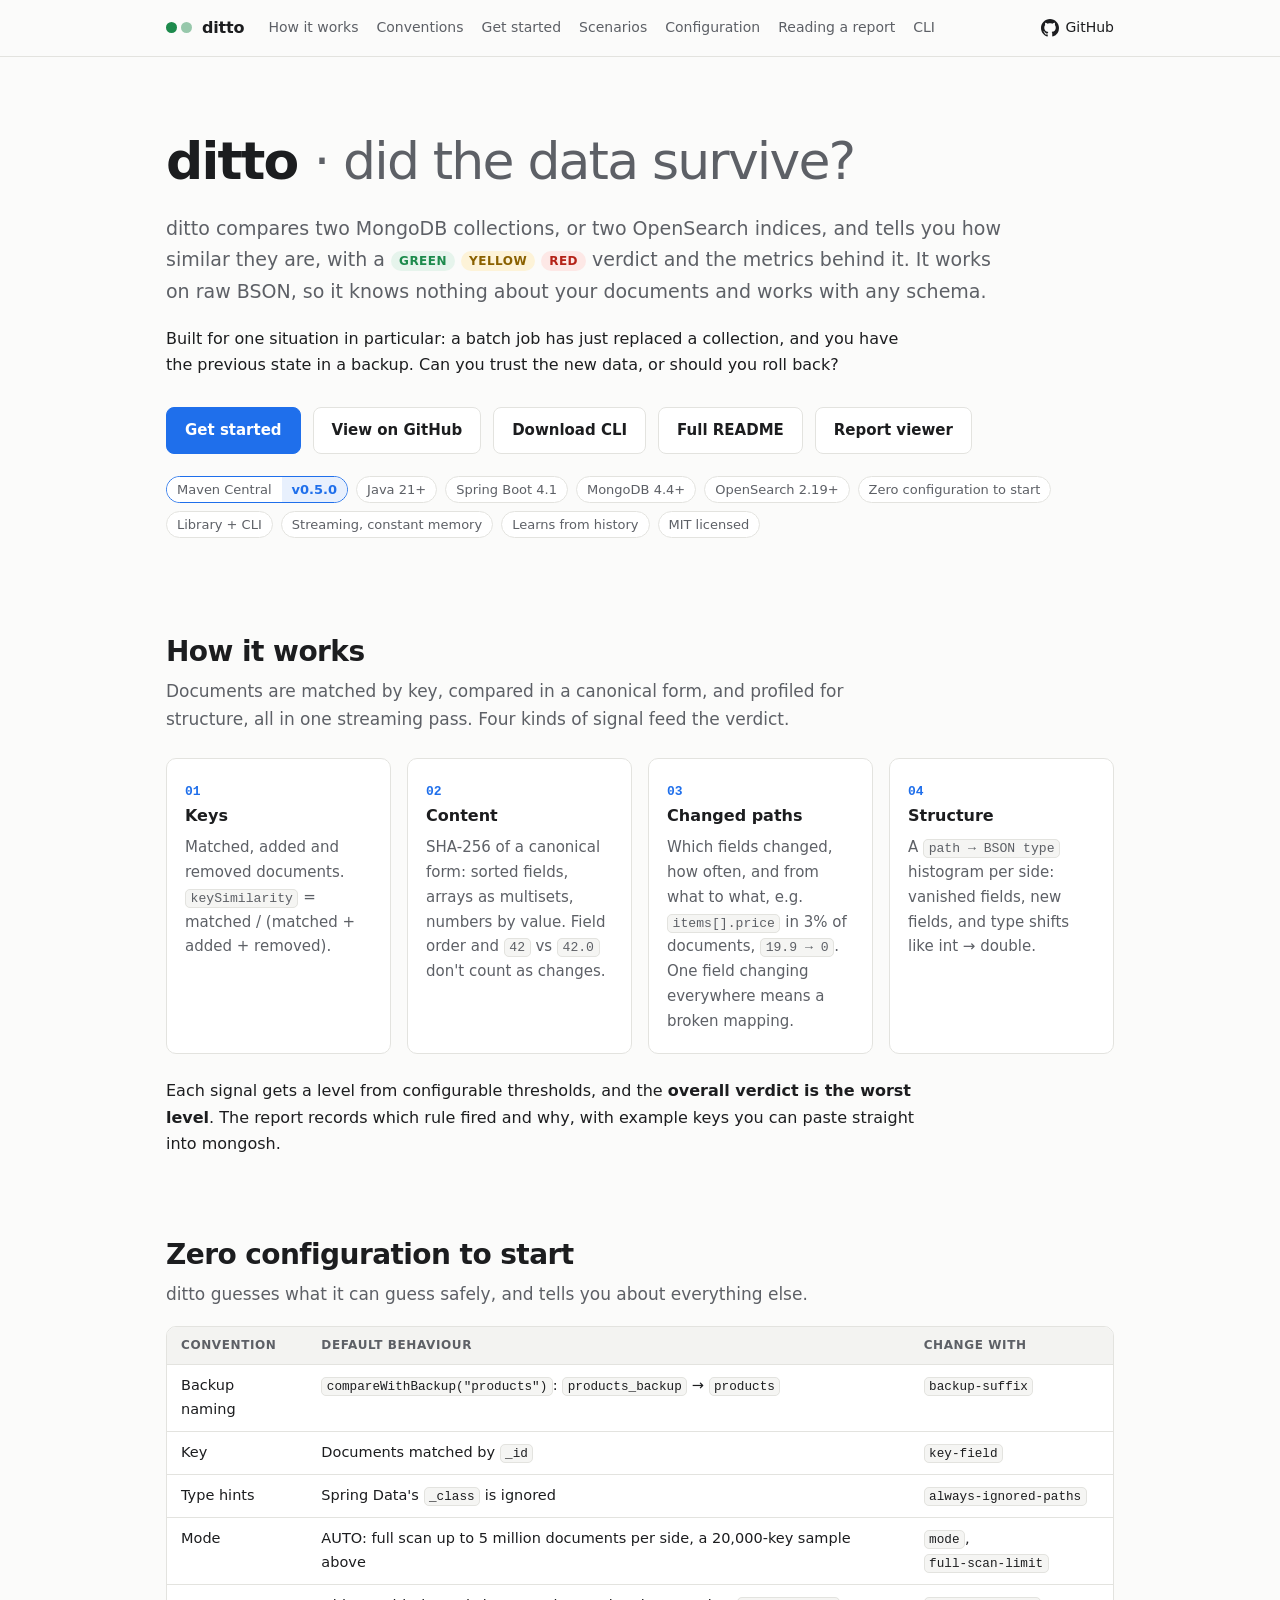
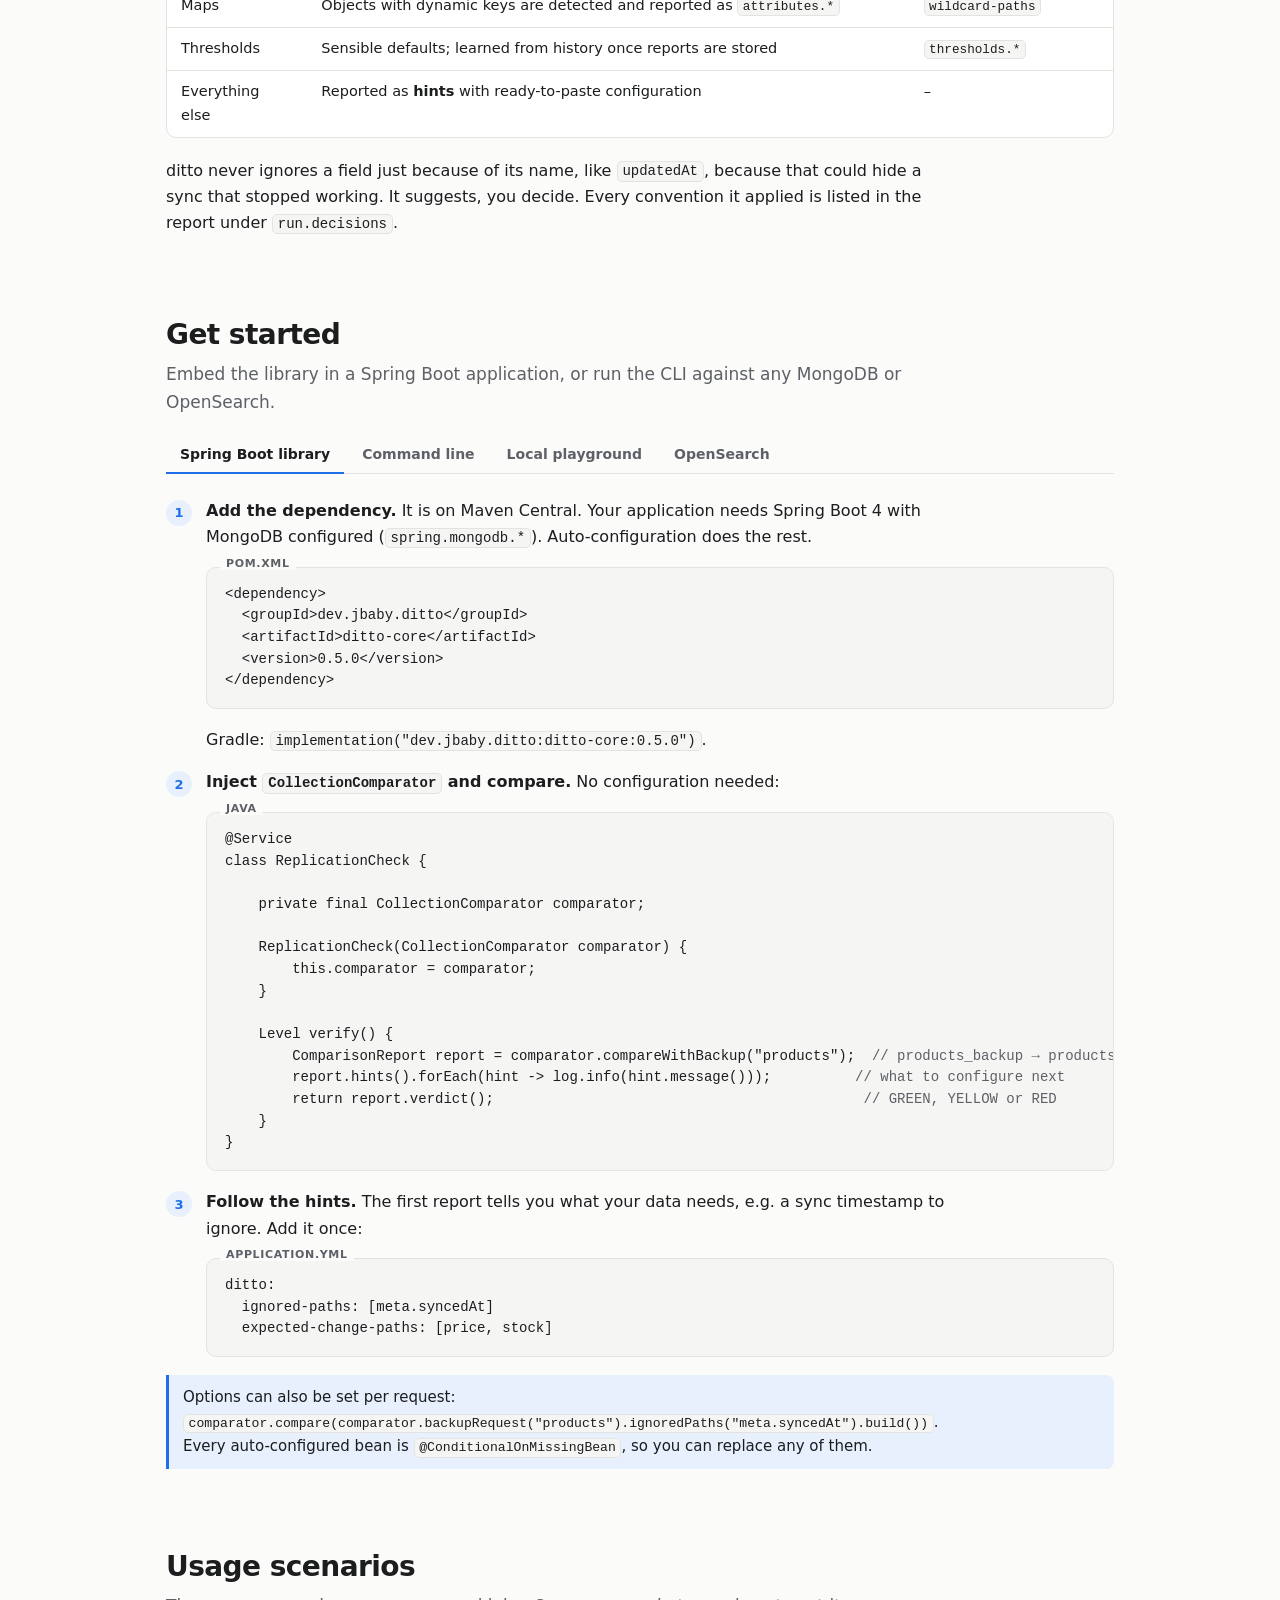
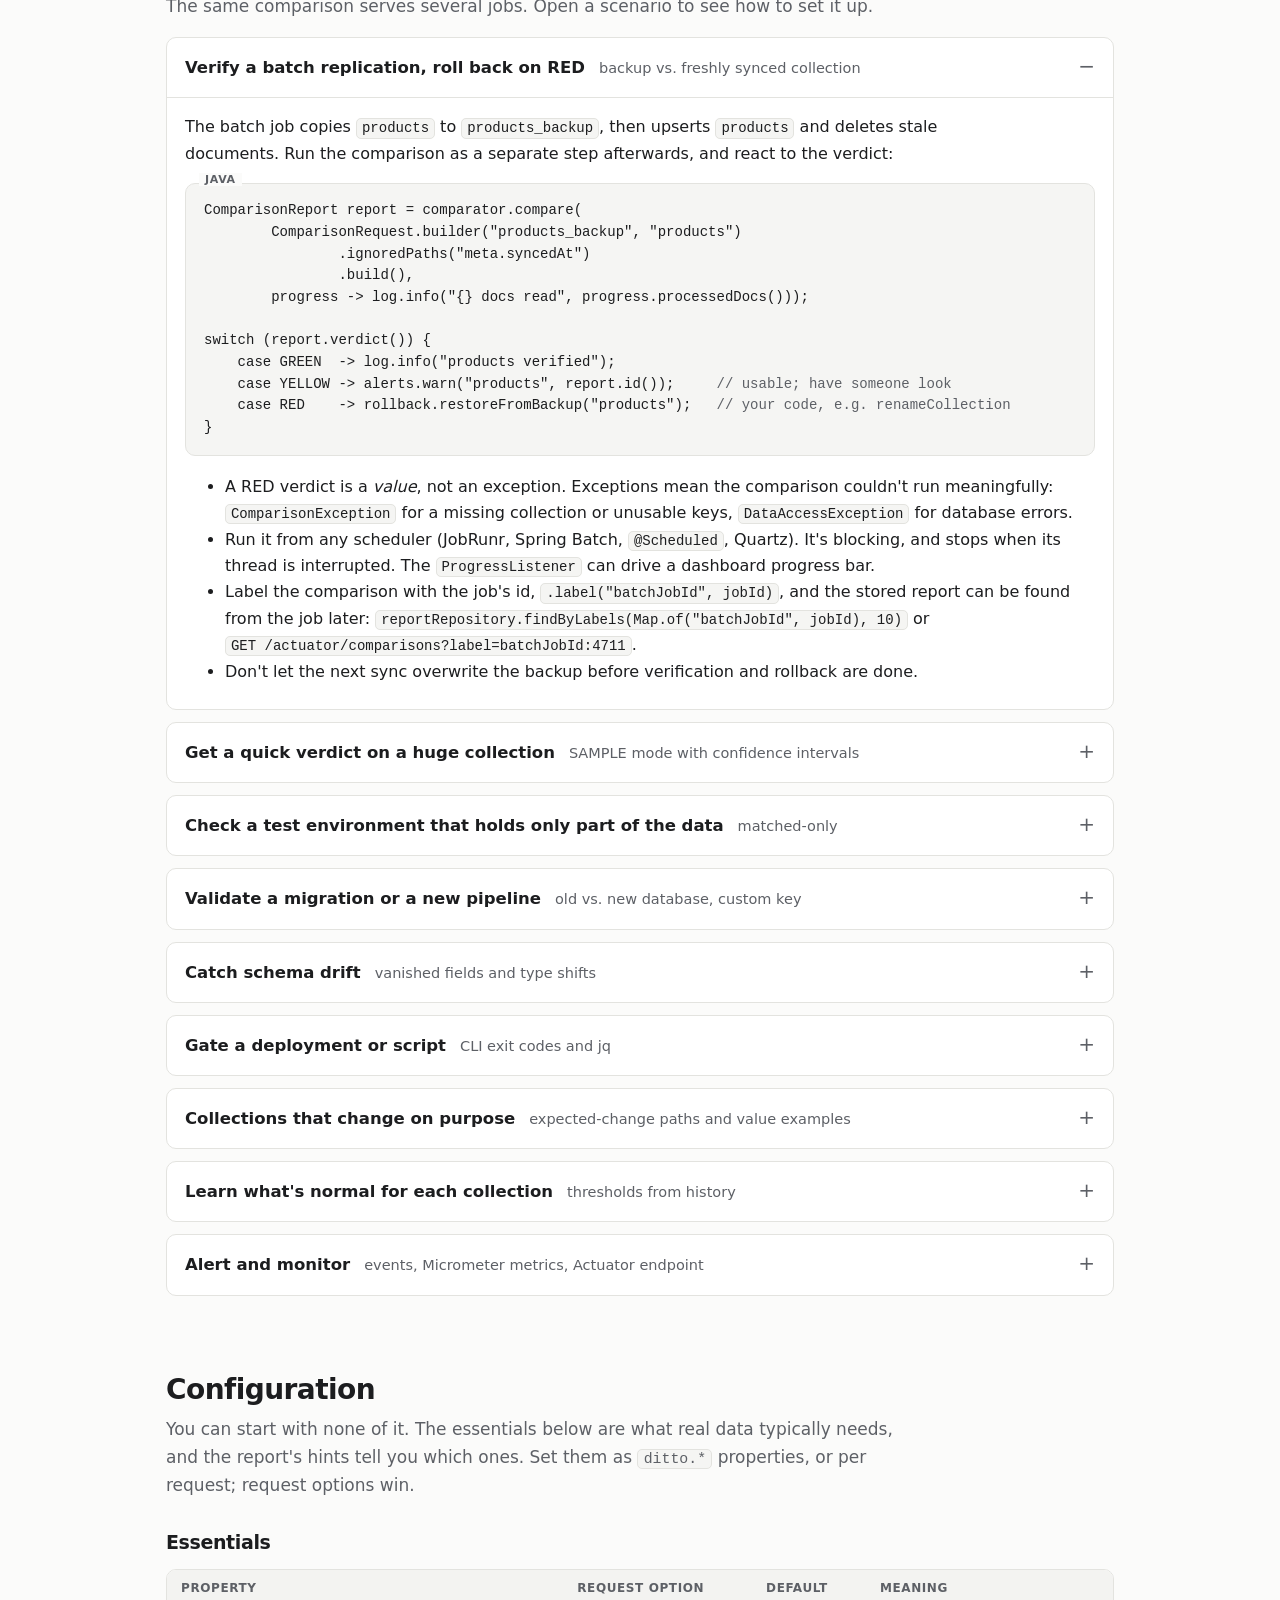
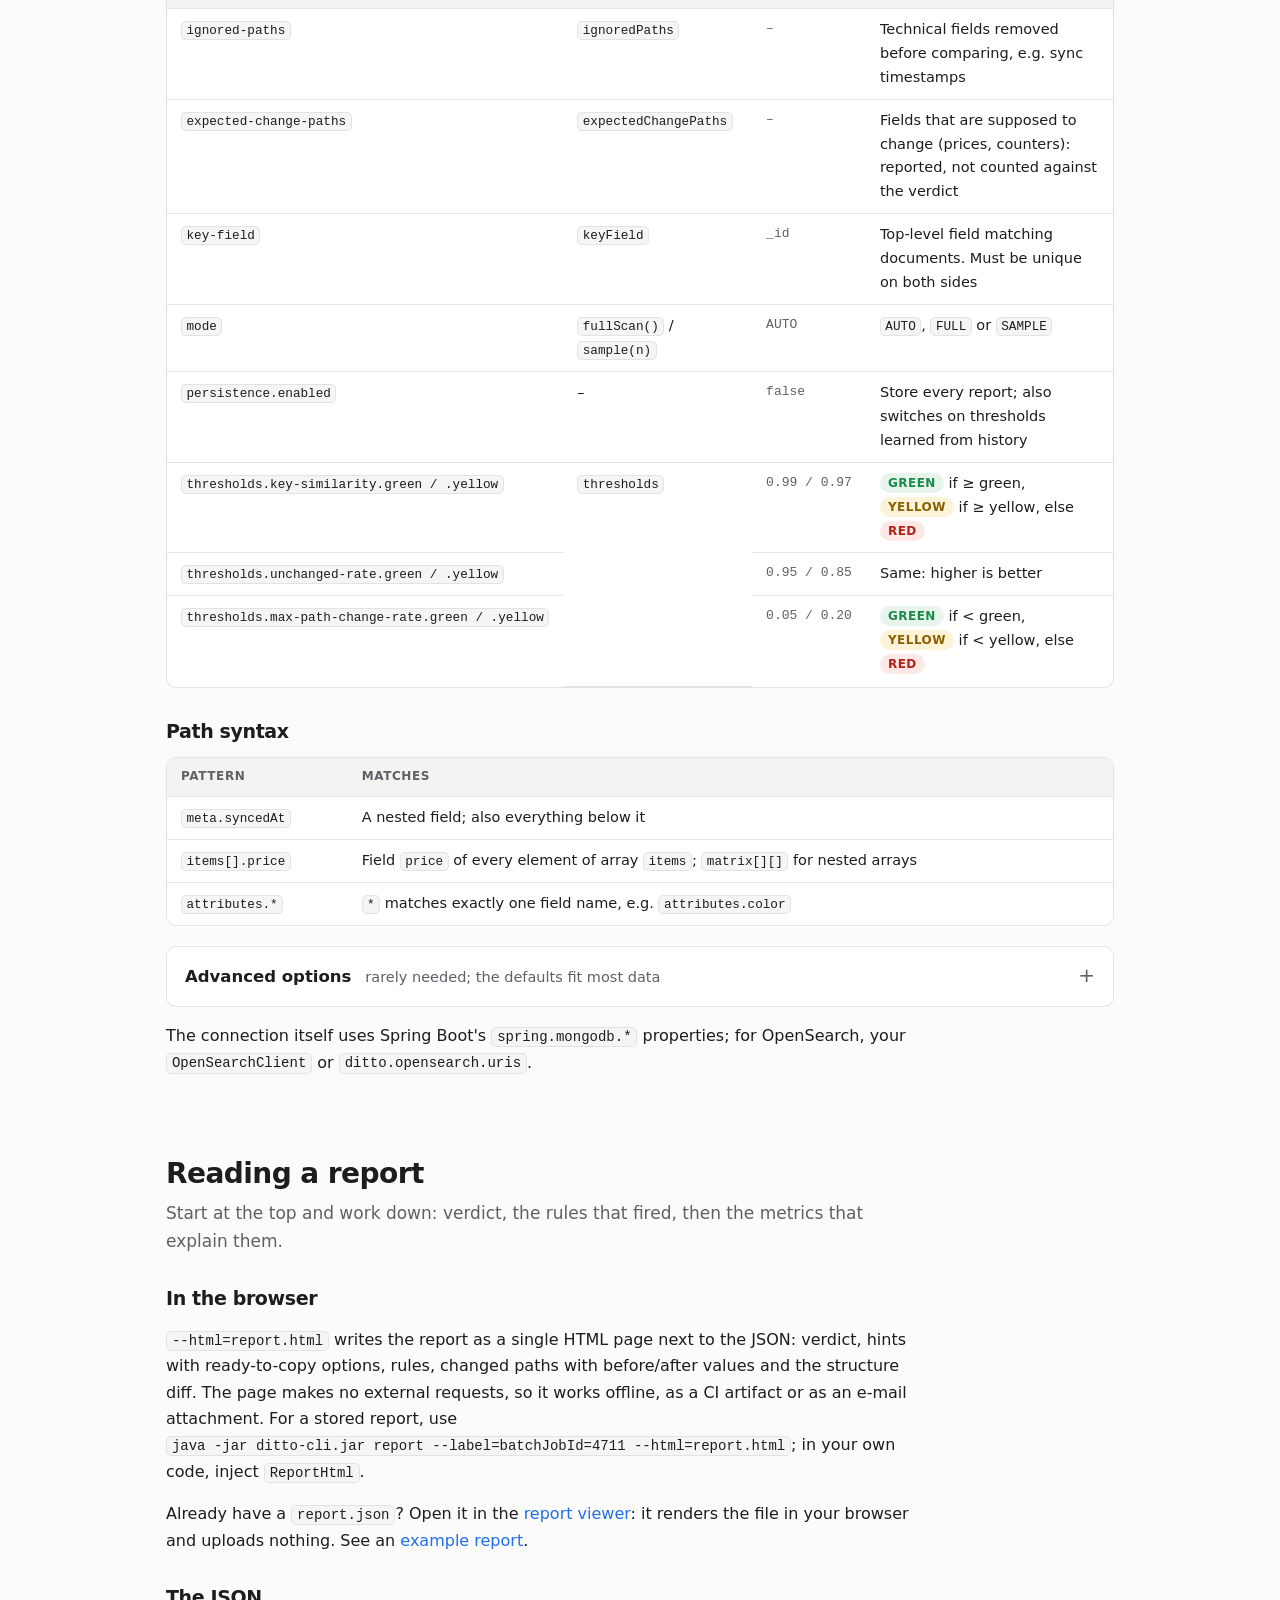
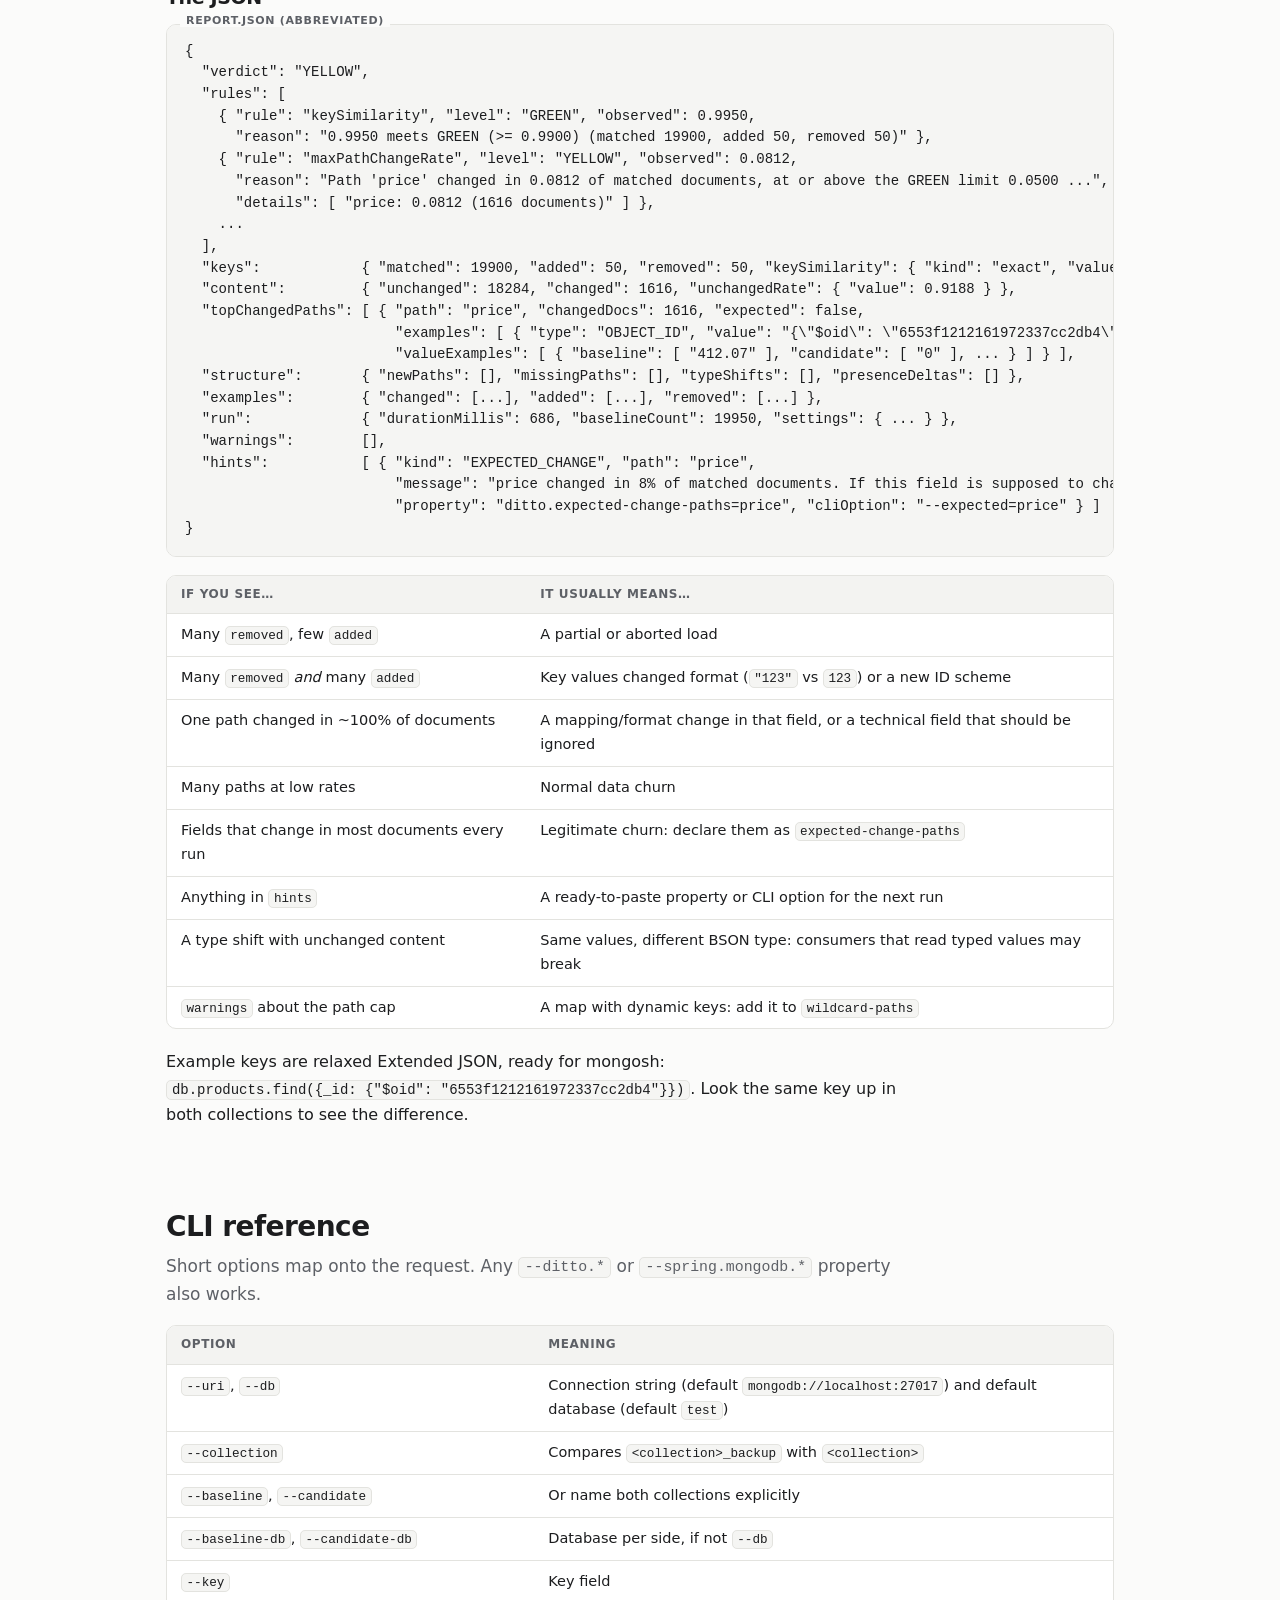
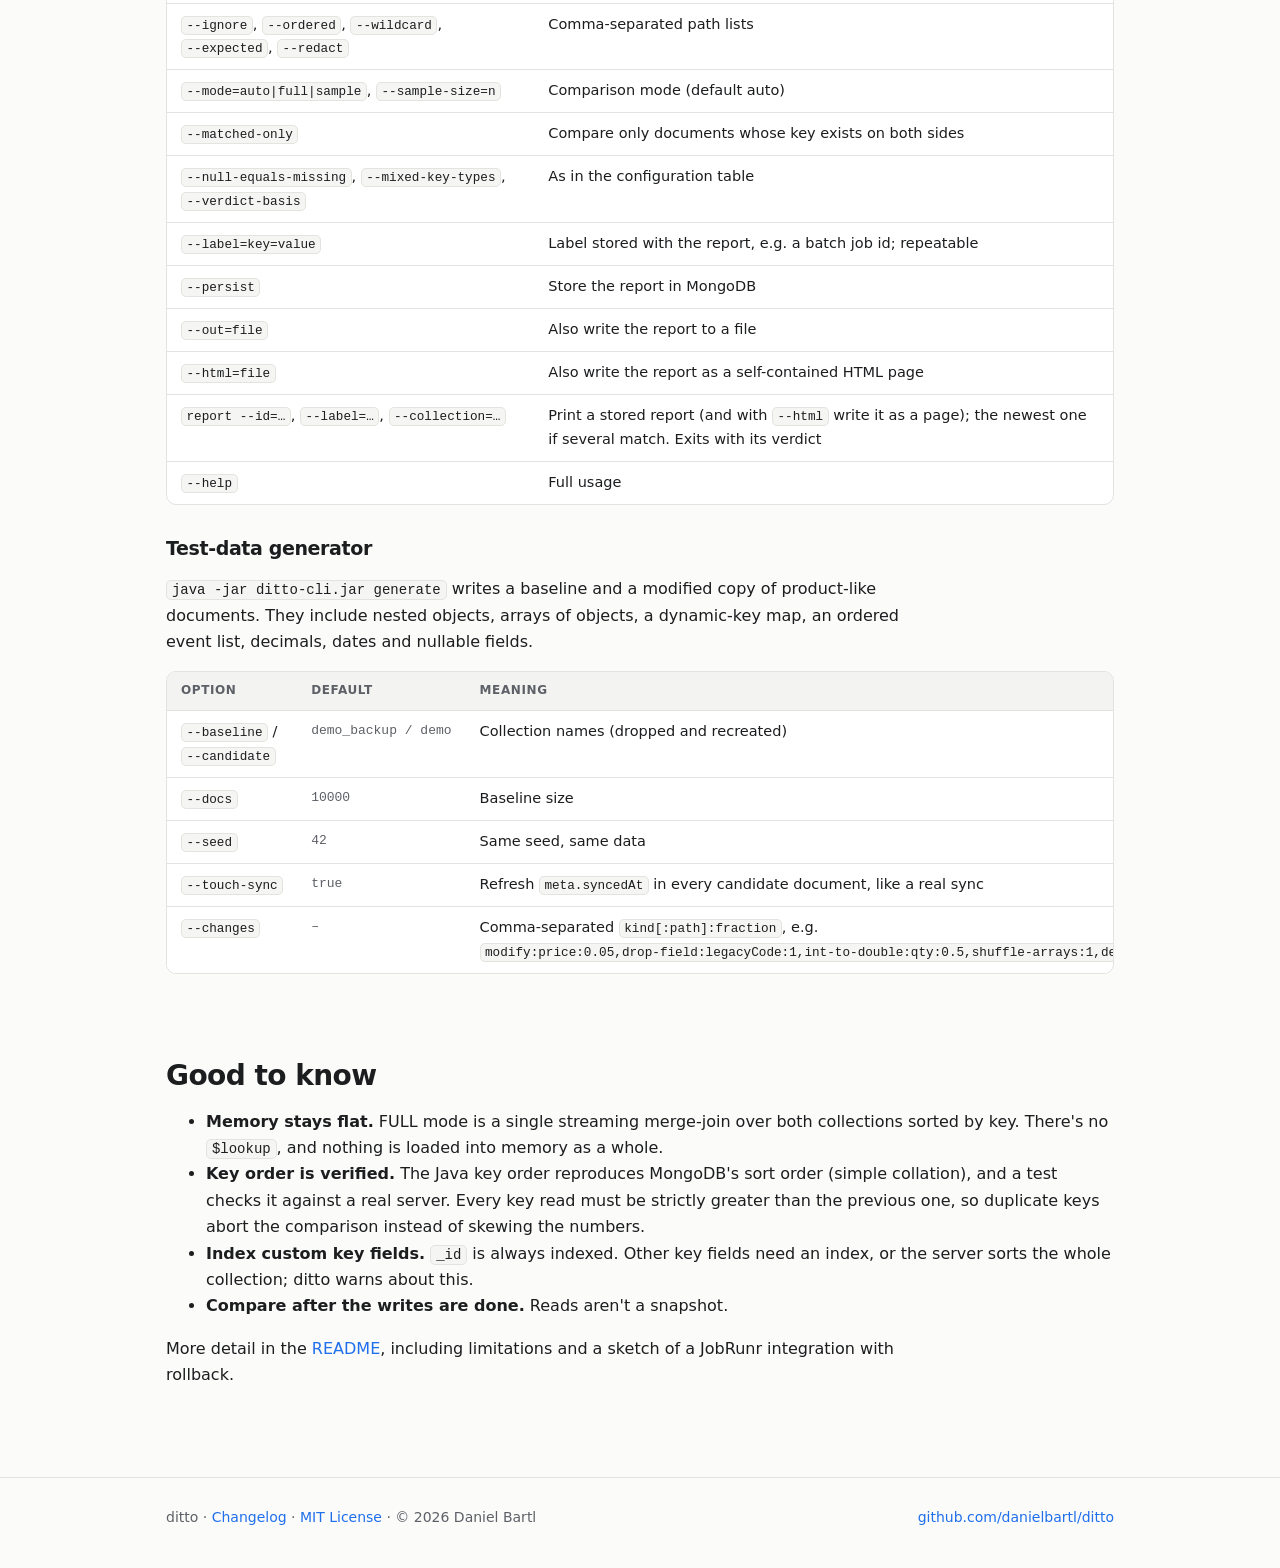
==== docs/index.html @ a008f1f9 "Document OpenSearch support; viewer shows the store README gains a section on comparing OpenSearch i" ====
<!doctype html>
<html lang="en">
<head>
<meta charset="utf-8">
<meta name="viewport" content="width=device-width, initial-scale=1">
<title>ditto · MongoDB collection and OpenSearch index comparator</title>
<meta name="description" content="ditto compares two MongoDB collections or two OpenSearch indices and gives a GREEN / YELLOW / RED verdict with the metrics behind it. Java 21+, Spring Boot 4, generic on BSON level.">
<link rel="icon" href="data:image/svg+xml,%3Csvg xmlns='http://www.w3.org/2000/svg' viewBox='0 0 32 32'%3E%3Ccircle cx='9' cy='16' r='6' fill='%2322a35a'/%3E%3Ccircle cx='23' cy='16' r='6' fill='%2322a35a' fill-opacity='.45'/%3E%3C/svg%3E">
<style>
:root {
  --bg: #fbfbfa;
  --surface: #ffffff;
  --surface-2: #f3f3f1;
  --text: #1c1d1f;
  --muted: #5d6066;
  --border: #e3e3df;
  --accent: #1f6feb;
  --accent-soft: #e8f0fd;
  --code-bg: #f5f5f3;
  --green: #1d8a4c;
  --green-bg: #e6f4ec;
  --yellow: #8a6100;
  --yellow-bg: #fdf3d8;
  --red: #b42318;
  --red-bg: #fde8e6;
  --radius: 10px;
  --mono: ui-monospace, "SF Mono", "JetBrains Mono", Menlo, Consolas, monospace;
  --sans: system-ui, -apple-system, "Segoe UI", Roboto, "Helvetica Neue", Arial, sans-serif;
}
@media (prefers-color-scheme: dark) {
  :root {
    --bg: #111214;
    --surface: #17181b;
    --surface-2: #1e2024;
    --text: #e7e7e4;
    --muted: #a0a3a9;
    --border: #2b2d32;
    --accent: #6ea8fe;
    --accent-soft: #1b2a44;
    --code-bg: #1b1d21;
    --green: #5fd38d;
    --green-bg: #15301f;
    --yellow: #f2c14e;
    --yellow-bg: #33290f;
    --red: #ff8a80;
    --red-bg: #3a1714;
  }
}
* { box-sizing: border-box; }
html { scroll-behavior: smooth; scroll-padding-top: 72px; }
body {
  margin: 0;
  background: var(--bg);
  color: var(--text);
  font: 16px/1.65 var(--sans);
  -webkit-font-smoothing: antialiased;
}
a { color: var(--accent); text-decoration: none; }
a:hover { text-decoration: underline; }
code, pre { font-family: var(--mono); font-size: 0.875em; }
:not(pre) > code {
  background: var(--code-bg);
  border: 1px solid var(--border);
  border-radius: 5px;
  padding: 0.08em 0.35em;
  white-space: nowrap;
}

/* layout */
.wrap { max-width: 980px; margin: 0 auto; padding: 0 16px; }
header.top {
  position: sticky; top: 0; z-index: 10;
  background: color-mix(in srgb, var(--bg) 88%, transparent);
  backdrop-filter: saturate(1.4) blur(8px);
  border-bottom: 1px solid var(--border);
}
header.top .wrap { display: flex; align-items: center; gap: 24px; height: 56px; }
.brand { display: flex; align-items: center; gap: 10px; font-weight: 650; color: var(--text); letter-spacing: -0.01em; }
.brand:hover { text-decoration: none; }
.brand .dots { display: inline-flex; gap: 4px; }
.brand .dots i { width: 11px; height: 11px; border-radius: 50%; background: var(--green); }
.brand .dots i:last-child { opacity: .45; }
nav.links { display: flex; gap: 18px; overflow-x: auto; scrollbar-width: none; flex: 1; }
nav.links::-webkit-scrollbar { display: none; }
nav.links a { color: var(--muted); font-size: 14px; white-space: nowrap; }
nav.links a:hover { color: var(--text); text-decoration: none; }
.gh { margin-left: auto; display: inline-flex; align-items: center; gap: 6px; font-size: 14px; color: var(--text); white-space: nowrap; }
.gh svg { width: 18px; height: 18px; fill: currentColor; }

section { padding: 56px 0 8px; }
h1, h2, h3 { letter-spacing: -0.02em; line-height: 1.25; }
h2 { font-size: 28px; margin: 0 0 8px; }
h2 + .lead { margin-top: 0; }
h3 { font-size: 19px; margin: 32px 0 8px; }
.lead { color: var(--muted); font-size: 17px; max-width: 70ch; }
p { max-width: 75ch; }

/* hero */
.hero { padding: 72px 0 40px; }
.hero h1 { font-size: clamp(34px, 6vw, 52px); margin: 0 0 16px; letter-spacing: -0.035em; }
.hero h1 span { color: var(--muted); font-weight: 500; }
.hero p.lead { font-size: 19px; }
.cta { display: flex; flex-wrap: wrap; gap: 12px; margin: 28px 0 0; }
.btn {
  display: inline-flex; align-items: center; gap: 8px;
  padding: 10px 18px; border-radius: 8px; font-weight: 600; font-size: 15px;
  border: 1px solid var(--border); background: var(--surface); color: var(--text);
}
.btn:hover { text-decoration: none; border-color: var(--muted); }
.btn.primary { background: var(--accent); border-color: var(--accent); color: #fff; }
@media (prefers-color-scheme: dark) { .btn.primary { color: #0b1220; } }
.meta { display: flex; flex-wrap: wrap; gap: 8px; margin-top: 22px; }
.meta span { font-size: 13px; color: var(--muted); border: 1px solid var(--border); border-radius: 999px; padding: 2px 10px; background: var(--surface); }
.meta .central { display: inline-flex; border: 1px solid var(--accent); border-radius: 999px; overflow: hidden; font-size: 13px; }
.meta .central span { border: 0; border-radius: 0; padding: 2px 10px; background: var(--surface); color: var(--muted); }
.meta .central .ver { background: var(--accent-soft); color: var(--accent); font-weight: 600; font-variant-numeric: tabular-nums; }
.meta .central:hover { text-decoration: none; }
.meta .central:hover span:first-child { color: var(--text); }

/* verdict chips */
.chip { display: inline-block; font: 600 12px/1 var(--sans); letter-spacing: .04em; padding: 4px 8px; border-radius: 999px; vertical-align: 1px; }
.chip.green { color: var(--green); background: var(--green-bg); }
.chip.yellow { color: var(--yellow); background: var(--yellow-bg); }
.chip.red { color: var(--red); background: var(--red-bg); }

/* cards */
.grid { display: grid; gap: 16px; grid-template-columns: repeat(auto-fit, minmax(220px, 1fr)); margin-top: 24px; }
.card { background: var(--surface); border: 1px solid var(--border); border-radius: var(--radius); padding: 18px 18px 14px; }
.card h4 { margin: 0 0 6px; font-size: 16px; }
.card p { margin: 0 0 6px; color: var(--muted); font-size: 15px; }
.card .num { font: 600 13px var(--mono); color: var(--accent); }

/* code */
.code { position: relative; margin: 14px 0 18px; }
.code pre {
  margin: 0; padding: 16px 18px; overflow-x: auto;
  background: var(--code-bg); border: 1px solid var(--border); border-radius: var(--radius);
  line-height: 1.55;
}
.code .label { position: absolute; top: -10px; left: 14px; font: 600 11px var(--sans); text-transform: uppercase; letter-spacing: .06em; color: var(--muted); background: var(--bg); padding: 0 6px; }
.copy {
  position: absolute; top: 8px; right: 8px; font: 500 12px var(--sans);
  background: var(--surface); color: var(--muted); border: 1px solid var(--border); border-radius: 6px;
  padding: 4px 8px; cursor: pointer; opacity: 0; transition: opacity .15s;
}
.code:hover .copy, .copy:focus { opacity: 1; }
@media (hover: none) { .copy { opacity: 1; } }
.c { color: var(--muted); }

/* tabs */
.tabs { margin-top: 20px; }
.tablist { display: flex; gap: 4px; border-bottom: 1px solid var(--border); }
.tablist button {
  font: 600 14px var(--sans); color: var(--muted); background: none; border: 0;
  padding: 10px 14px; cursor: pointer; border-bottom: 2px solid transparent; margin-bottom: -1px;
}
.tablist button[aria-selected="true"] { color: var(--text); border-bottom-color: var(--accent); }
.tabpanel[hidden] { display: none; }
.tabpanel { padding-top: 8px; }

/* steps */
ol.steps { counter-reset: step; list-style: none; padding: 0; margin: 16px 0 0; }
ol.steps > li { counter-increment: step; position: relative; padding-left: 40px; margin-bottom: 8px; }
ol.steps > li::before {
  content: counter(step); position: absolute; left: 0; top: 2px;
  width: 26px; height: 26px; border-radius: 50%; display: grid; place-items: center;
  font: 600 13px var(--sans); color: var(--accent); background: var(--accent-soft);
}

/* tables */
.table { overflow-x: auto; margin: 14px 0 20px; border: 1px solid var(--border); border-radius: var(--radius); background: var(--surface); }
table { border-collapse: collapse; width: 100%; font-size: 14.5px; }
th, td { text-align: left; padding: 9px 14px; border-bottom: 1px solid var(--border); vertical-align: top; }
th { font-size: 12px; text-transform: uppercase; letter-spacing: .05em; color: var(--muted); background: var(--surface-2); font-weight: 600; }
tr:last-child td { border-bottom: 0; }
td code { white-space: nowrap; }
td.def { white-space: nowrap; color: var(--muted); font-family: var(--mono); font-size: 13px; }

/* scenarios */
details.scenario { background: var(--surface); border: 1px solid var(--border); border-radius: var(--radius); margin: 12px 0; }
details.scenario > summary {
  list-style: none; cursor: pointer; padding: 16px 18px; display: flex; gap: 14px; align-items: baseline;
}
details.scenario > summary::-webkit-details-marker { display: none; }
details.scenario > summary::after { content: "+"; margin-left: auto; color: var(--muted); font-size: 20px; line-height: 1; }
details.scenario[open] > summary::after { content: "−"; }
details.scenario > summary strong { font-size: 16.5px; }
details.scenario > summary span { color: var(--muted); font-size: 14.5px; }
details.scenario .body { padding: 0 18px 8px; border-top: 1px solid var(--border); }
@media (max-width: 640px) { details.scenario > summary { flex-direction: column; gap: 2px; } details.scenario > summary::after { display: none; } }

.note { border-left: 3px solid var(--accent); background: var(--accent-soft); padding: 10px 14px; border-radius: 0 8px 8px 0; margin: 16px 0; font-size: 15px; }
.note p { margin: 0; }

footer { margin-top: 64px; padding: 28px 0 40px; border-top: 1px solid var(--border); color: var(--muted); font-size: 14px; }
footer .wrap { display: flex; flex-wrap: wrap; gap: 8px 24px; justify-content: space-between; }
</style>
</head>
<body>

<header class="top">
  <div class="wrap">
    <a class="brand" href="#"><span class="dots"><i></i><i></i></span>ditto</a>
    <nav class="links" aria-label="Sections">
      <a href="#how">How it works</a>
      <a href="#conventions">Conventions</a>
      <a href="#start">Get started</a>
      <a href="#scenarios">Scenarios</a>
      <a href="#config">Configuration</a>
      <a href="#report">Reading a report</a>
      <a href="#cli">CLI</a>
    </nav>
    <a class="gh" href="https://github.com/danielbartl/ditto" aria-label="GitHub repository">
      <svg viewBox="0 0 16 16" aria-hidden="true"><path d="M8 0C3.58 0 0 3.58 0 8c0 3.54 2.29 6.53 5.47 7.59.4.07.55-.17.55-.38 0-.19-.01-.82-.01-1.49-2.01.37-2.53-.49-2.69-.94-.09-.23-.48-.94-.82-1.13-.28-.15-.68-.52-.01-.53.63-.01 1.08.58 1.23.82.72 1.21 1.87.87 2.33.66.07-.52.28-.87.51-1.07-1.78-.2-3.64-.89-3.64-3.95 0-.87.31-1.59.82-2.15-.08-.2-.36-1.02.08-2.12 0 0 .67-.21 2.2.82.64-.18 1.32-.27 2-.27.68 0 1.36.09 2 .27 1.53-1.04 2.2-.82 2.2-.82.44 1.1.16 1.92.08 2.12.51.56.82 1.27.82 2.15 0 3.07-1.87 3.75-3.65 3.95.29.25.54.73.54 1.48 0 1.07-.01 1.93-.01 2.2 0 .21.15.46.55.38A8.013 8.013 0 0016 8c0-4.42-3.58-8-8-8z"/></svg>
      <span>GitHub</span>
    </a>
  </div>
</header>

<main class="wrap">

  <section class="hero">
    <h1>ditto <span>· did the data survive?</span></h1>
    <p class="lead">
      ditto compares two MongoDB collections, or two OpenSearch indices, and tells you how similar they are, with a
      <span class="chip green">GREEN</span> <span class="chip yellow">YELLOW</span> <span class="chip red">RED</span>
      verdict and the metrics behind it. It works on raw BSON, so it knows nothing about your
      documents and works with any schema.
    </p>
    <p>
      Built for one situation in particular: a batch job has just replaced a collection, and you have the previous
      state in a backup. Can you trust the new data, or should you roll back?
    </p>
    <div class="cta">
      <a class="btn primary" href="#start">Get started</a>
      <a class="btn" href="https://github.com/danielbartl/ditto">View on GitHub</a>
      <a class="btn" href="https://github.com/danielbartl/ditto/releases/latest">Download CLI</a>
      <a class="btn" href="https://github.com/danielbartl/ditto#readme">Full README</a>
      <a class="btn" href="viewer.html">Report viewer</a>
    </div>
    <div class="meta">
      <a class="central" href="https://central.sonatype.com/artifact/dev.jbaby.ditto/ditto-core" aria-label="Maven Central, latest version"><span>Maven Central</span><span class="ver" id="central-version">v0.5.0</span></a>
      <span>Java 21+</span><span>Spring Boot 4.1</span><span>MongoDB 4.4+</span><span>OpenSearch 2.19+</span>
      <span>Zero configuration to start</span><span>Library + CLI</span><span>Streaming, constant memory</span><span>Learns from history</span><span>MIT licensed</span>
    </div>
  </section>

  <section id="how">
    <h2>How it works</h2>
    <p class="lead">
      Documents are matched by key, compared in a canonical form, and profiled for structure, all in one streaming
      pass. Four kinds of signal feed the verdict.
    </p>
    <div class="grid">
      <div class="card">
        <span class="num">01</span>
        <h4>Keys</h4>
        <p>Matched, added and removed documents. <code>keySimilarity</code> = matched / (matched + added + removed).</p>
      </div>
      <div class="card">
        <span class="num">02</span>
        <h4>Content</h4>
        <p>SHA-256 of a canonical form: sorted fields, arrays as multisets, numbers by value. Field order and
          <code>42</code> vs <code>42.0</code> don't count as changes.</p>
      </div>
      <div class="card">
        <span class="num">03</span>
        <h4>Changed paths</h4>
        <p>Which fields changed, how often, and from what to what, e.g. <code>items[].price</code> in 3% of
          documents, <code>19.9 → 0</code>. One field changing everywhere means a broken mapping.</p>
      </div>
      <div class="card">
        <span class="num">04</span>
        <h4>Structure</h4>
        <p>A <code>path → BSON type</code> histogram per side: vanished fields, new fields, and type shifts like
          int → double.</p>
      </div>
    </div>
    <p style="margin-top:24px">
      Each signal gets a level from configurable thresholds, and the <strong>overall verdict is the worst level</strong>.
      The report records which rule fired and why, with example keys you can paste straight into mongosh.
    </p>
  </section>

  <section id="conventions">
    <h2>Zero configuration to start</h2>
    <p class="lead">ditto guesses what it can guess safely, and tells you about everything else.</p>
    <div class="table"><table>
      <tr><th>Convention</th><th>Default behaviour</th><th>Change with</th></tr>
      <tr><td>Backup naming</td><td><code>compareWithBackup("products")</code>: <code>products_backup</code> → <code>products</code></td><td><code>backup-suffix</code></td></tr>
      <tr><td>Key</td><td>Documents matched by <code>_id</code></td><td><code>key-field</code></td></tr>
      <tr><td>Type hints</td><td>Spring Data's <code>_class</code> is ignored</td><td><code>always-ignored-paths</code></td></tr>
      <tr><td>Mode</td><td>AUTO: full scan up to 5 million documents per side, a 20,000-key sample above</td><td><code>mode</code>, <code>full-scan-limit</code></td></tr>
      <tr><td>Maps</td><td>Objects with dynamic keys are detected and reported as <code>attributes.*</code></td><td><code>wildcard-paths</code></td></tr>
      <tr><td>Thresholds</td><td>Sensible defaults; learned from history once reports are stored</td><td><code>thresholds.*</code></td></tr>
      <tr><td>Everything else</td><td>Reported as <strong>hints</strong> with ready-to-paste configuration</td><td>–</td></tr>
    </table></div>
    <p>ditto never ignores a field just because of its name, like <code>updatedAt</code>, because that could hide a
      sync that stopped working. It suggests, you decide. Every convention it applied is listed in the report under
      <code>run.decisions</code>.</p>
  </section>

  <section id="start">
    <h2>Get started</h2>
    <p class="lead">Embed the library in a Spring Boot application, or run the CLI against any MongoDB or OpenSearch.</p>

    <div class="tabs" data-tabs>
      <div class="tablist" role="tablist">
        <button role="tab" aria-selected="true" aria-controls="tab-lib" id="t-lib">Spring Boot library</button>
        <button role="tab" aria-selected="false" aria-controls="tab-cli" id="t-cli" tabindex="-1">Command line</button>
        <button role="tab" aria-selected="false" aria-controls="tab-play" id="t-play" tabindex="-1">Local playground</button>
        <button role="tab" aria-selected="false" aria-controls="tab-os" id="t-os" tabindex="-1">OpenSearch</button>
      </div>

      <div class="tabpanel" role="tabpanel" id="tab-lib" aria-labelledby="t-lib">
        <ol class="steps">
          <li>
            <p><strong>Add the dependency.</strong> It is on Maven Central. Your application needs Spring Boot 4 with
              MongoDB configured (<code>spring.mongodb.*</code>). Auto-configuration does the rest.</p>
            <div class="code"><span class="label">pom.xml</span><pre>&lt;dependency&gt;
  &lt;groupId&gt;dev.jbaby.ditto&lt;/groupId&gt;
  &lt;artifactId&gt;ditto-core&lt;/artifactId&gt;
  &lt;version&gt;0.5.0&lt;/version&gt;
&lt;/dependency&gt;</pre></div>
            <p>Gradle: <code>implementation("dev.jbaby.ditto:ditto-core:0.5.0")</code>.</p>
          </li>
          <li>
            <p><strong>Inject <code>CollectionComparator</code> and compare.</strong> No configuration needed:</p>
            <div class="code"><span class="label">Java</span><pre>@Service
class ReplicationCheck {

    private final CollectionComparator comparator;

    ReplicationCheck(CollectionComparator comparator) {
        this.comparator = comparator;
    }

    Level verify() {
        ComparisonReport report = comparator.compareWithBackup("products");  <span class="c">// products_backup → products</span>
        report.hints().forEach(hint -&gt; log.info(hint.message()));          <span class="c">// what to configure next</span>
        return report.verdict();                                            <span class="c">// GREEN, YELLOW or RED</span>
    }
}</pre></div>
          </li>
          <li>
            <p><strong>Follow the hints.</strong> The first report tells you what your data needs, e.g. a sync
              timestamp to ignore. Add it once:</p>
            <div class="code"><span class="label">application.yml</span><pre>ditto:
  ignored-paths: [meta.syncedAt]
  expected-change-paths: [price, stock]</pre></div>
          </li>
        </ol>
        <div class="note"><p>Options can also be set per request:
          <code>comparator.compare(comparator.backupRequest("products").ignoredPaths("meta.syncedAt").build())</code>.
          Every auto-configured bean is <code>@ConditionalOnMissingBean</code>, so you can replace any of them.</p></div>
      </div>

      <div class="tabpanel" role="tabpanel" id="tab-cli" aria-labelledby="t-cli" hidden>
        <ol class="steps">
          <li>
            <p><strong>Download the jar</strong> from the
              <a href="https://github.com/danielbartl/ditto/releases/latest">latest release</a>, or build it:</p>
            <div class="code"><pre>git clone https://github.com/danielbartl/ditto.git
cd ditto &amp;&amp; ./mvnw package -DskipTests
<span class="c"># → ditto-cli/target/ditto-cli.jar</span></pre></div>
          </li>
          <li>
            <p><strong>Compare two collections.</strong> The report goes to stdout as JSON; logs and a one-line summary
              go to stderr.</p>
            <div class="code"><pre><span class="c"># products_backup (baseline) vs. products (candidate)</span>
java -jar ditto-cli.jar --uri="mongodb://user:pass@host:27017" --db=shop \
  --collection=products &gt; report.json</pre></div>
            <p>stderr shows the verdict, and hints with ready-made options for the next run:</p>
            <div class="code"><pre>Verdict RED: keySimilarity 0.9901, unchangedRate 0.0000, 2 changed paths, 1598 ms
Hints:
  - meta.syncedAt changed in 100% of matched documents and holds dates: it looks like a
    technical timestamp written by every run. If so, ignore it.
    --ignore=meta.syncedAt</pre></div>
          </li>
          <li>
            <p><strong>Use the exit code.</strong></p>
            <div class="table"><table>
              <tr><th>Exit code</th><th>Meaning</th></tr>
              <tr><td><code>0</code></td><td><span class="chip green">GREEN</span></td></tr>
              <tr><td><code>1</code></td><td><span class="chip yellow">YELLOW</span></td></tr>
              <tr><td><code>2</code></td><td><span class="chip red">RED</span></td></tr>
              <tr><td><code>3</code></td><td>Error: bad options, missing collection, unusable keys, connection failure</td></tr>
            </table></div>
          </li>
        </ol>
      </div>

      <div class="tabpanel" role="tabpanel" id="tab-play" aria-labelledby="t-play" hidden>
        <p>Try ditto on generated data before pointing it at real collections. The repository includes a
          docker-compose MongoDB and a generator that writes a baseline plus a copy with the changes you choose.</p>
        <div class="code"><pre>docker compose up -d mongo
./mvnw package -DskipTests

<span class="c"># 50k product-like documents; 3% prices changed, 0.5% deleted, 0.5% added</span>
SEED_ARGS="--docs=50000 --changes=modify:price:0.03,delete-docs:0.005,add-docs:0.005" \
  docker compose run --rm seed

java -jar ditto-cli/target/ditto-cli.jar --db=ditto --collection=demo
<span class="c"># → RED, with a hint to ignore meta.syncedAt; then:</span>
java -jar ditto-cli/target/ditto-cli.jar --db=ditto --collection=demo --ignore=meta.syncedAt</pre></div>
        <p>Available changes: <code>modify</code>, <code>drop-field</code>, <code>add-field</code>, <code>set-null</code>,
          <code>int-to-double</code>, <code>to-string</code>, <code>shuffle-arrays</code>, <code>delete-docs</code>,
          <code>add-docs</code>. See <a href="#generate">the generator reference</a>.</p>
      </div>

      <div class="tabpanel" role="tabpanel" id="tab-os" aria-labelledby="t-os" hidden>
        <p>The same comparison for two OpenSearch indices: same verdict, metrics, hints and report. A document is its
          <code>_source</code>, and <code>_id</code> is its key. New in 0.6.0.</p>
        <ol class="steps">
          <li>
            <p><strong>Add the dependency.</strong> ditto uses your application's <code>OpenSearchClient</code>
              (opensearch-java) with whatever transport it has, AWS SigV4 included. Without one, set
              <code>ditto.opensearch.uris</code> and ditto creates a client.</p>
            <div class="code"><span class="label">pom.xml</span><pre>&lt;dependency&gt;
  &lt;groupId&gt;dev.jbaby.ditto&lt;/groupId&gt;
  &lt;artifactId&gt;ditto-opensearch&lt;/artifactId&gt;
  &lt;version&gt;0.6.0&lt;/version&gt;
&lt;/dependency&gt;</pre></div>
          </li>
          <li>
            <p><strong>Inject <code>IndexComparator</code> and compare.</strong></p>
            <div class="code"><span class="label">Java</span><pre>ComparisonReport report = comparator.compareWithBackup("products");  <span class="c">// products_backup → products</span></pre></div>
          </li>
          <li>
            <p><strong>Or use the CLI</strong> with <code>--opensearch</code>; <code>--index</code> works like
              <code>--collection</code>. Locally:</p>
            <div class="code"><pre>docker compose up -d opensearch
SEED_ARGS="--docs=50000 --changes=modify:price:0.03,delete-docs:0.005,add-docs:0.005" \
  docker compose run --rm seed-opensearch

java -jar ditto-cli/target/ditto-cli.jar --opensearch=http://localhost:9200 --index=demo \
  --ignore=meta.syncedAt</pre></div>
          </li>
        </ol>
        <div class="note"><p>Refresh both indices after writing: only refreshed documents are visible. A key field
          other than <code>_id</code> must be a keyword or integer field. See the
          <a href="https://github.com/danielbartl/ditto#comparing-opensearch-indices">README</a> for the details.</p></div>
      </div>
    </div>
  </section>

  <section id="scenarios">
    <h2>Usage scenarios</h2>
    <p class="lead">The same comparison serves several jobs. Open a scenario to see how to set it up.</p>

    <details class="scenario" open>
      <summary><strong>Verify a batch replication, roll back on RED</strong><span>backup vs. freshly synced collection</span></summary>
      <div class="body">
        <p>The batch job copies <code>products</code> to <code>products_backup</code>, then upserts
          <code>products</code> and deletes stale documents. Run the comparison as a separate step afterwards, and
          react to the verdict:</p>
        <div class="code"><span class="label">Java</span><pre>ComparisonReport report = comparator.compare(
        ComparisonRequest.builder("products_backup", "products")
                .ignoredPaths("meta.syncedAt")
                .build(),
        progress -&gt; log.info("{} docs read", progress.processedDocs()));

switch (report.verdict()) {
    case GREEN  -&gt; log.info("products verified");
    case YELLOW -&gt; alerts.warn("products", report.id());     <span class="c">// usable; have someone look</span>
    case RED    -&gt; rollback.restoreFromBackup("products");   <span class="c">// your code, e.g. renameCollection</span>
}</pre></div>
        <ul>
          <li>A RED verdict is a <em>value</em>, not an exception. Exceptions mean the comparison couldn't run
            meaningfully: <code>ComparisonException</code> for a missing collection or unusable keys,
            <code>DataAccessException</code> for database errors.</li>
          <li>Run it from any scheduler (JobRunr, Spring Batch, <code>@Scheduled</code>, Quartz). It's blocking, and
            stops when its thread is interrupted. The <code>ProgressListener</code> can drive a dashboard progress bar.</li>
          <li>Label the comparison with the job's id, <code>.label("batchJobId", jobId)</code>, and the stored report
            can be found from the job later: <code>reportRepository.findByLabels(Map.of("batchJobId", jobId), 10)</code>
            or <code>GET /actuator/comparisons?label=batchJobId:4711</code>.</li>
          <li>Don't let the next sync overwrite the backup before verification and rollback are done.</li>
        </ul>
      </div>
    </details>

    <details class="scenario">
      <summary><strong>Get a quick verdict on a huge collection</strong><span>SAMPLE mode with confidence intervals</span></summary>
      <div class="body">
        <p>FULL mode reads both collections once. When that takes too long, sample instead: ditto draws random keys
          from both sides (<code>$sample</code>), looks up their counterparts in batches, and reports every rate as a
          95% Wilson confidence interval.</p>
        <div class="code"><pre>ComparisonRequest.builder("events_backup", "events").sample(20_000).build();

<span class="c"># CLI</span>
java -jar ditto-cli.jar ... --sample-size=20000</pre></div>
        <p>By default (<code>verdict-basis: CONSERVATIVE</code>) each rule evaluates the <em>worse</em> end of the
          interval, so <span class="chip green">GREEN</span> means "GREEN with 95% confidence". A value right at a
          threshold may therefore come out <span class="chip yellow">YELLOW</span>. Use a larger sample, or
          <code>POINT</code>, if you prefer point estimates.</p>
        <p>A common pattern: a quick SAMPLE verdict right after the sync, then a FULL comparison later.</p>
      </div>
    </details>

    <details class="scenario">
      <summary><strong>Check a test environment that holds only part of the data</strong><span>matched-only</span></summary>
      <div class="body">
        <p>On a test environment one side often has just a few hundred documents, while the other is a full copy. A
          normal comparison is <span class="chip red">RED</span> then, because most keys are missing. Matched-only
          compares just the documents whose key exists on both sides:</p>
        <div class="code"><pre>comparator.compare(comparator.backupRequest("products").matchedOnly().build());

<span class="c"># CLI</span>
java -jar ditto-cli.jar --collection=products --matched-only</pre></div>
        <ul>
          <li>ditto reads the smaller collection and looks up its keys in the other, so a small test collection is
            quick to check against a large one.</li>
          <li>Content, changed paths and structure cover the matched documents only. The key counts are still
            reported, but key similarity isn't judged, unless no key matches at all.</li>
          <li>A normal comparison that looks like this situation suggests the option in its hints.</li>
        </ul>
      </div>
    </details>

    <details class="scenario">
      <summary><strong>Validate a migration or a new pipeline</strong><span>old vs. new database, custom key</span></summary>
      <div class="body">
        <p>Compare the output of a rewritten pipeline with the old one, or a migrated database with its source. The
          two sides can live in different databases of the same cluster, and can be matched by any unique top-level
          field:</p>
        <div class="code"><pre>comparator.compare(ComparisonRequest.builder(
                CollectionRef.of("legacy", "customers"),
                CollectionRef.of("crm", "customers"))
        .keyField("customerNo")              <span class="c">// unique on both sides; index it</span>
        .ignoredPaths("_id", "migratedAt")
        .nullEqualsMissing(true)             <span class="c">// new pipeline omits nulls</span>
        .build());</pre></div>
        <p>Look at <code>topChangedPaths</code> for systematic differences: a path changed in close to 100% of
          documents points to a format or mapping difference rather than data churn.</p>
      </div>
    </details>

    <details class="scenario">
      <summary><strong>Catch schema drift</strong><span>vanished fields and type shifts</span></summary>
      <div class="body">
        <p>Some changes keep every value intact but still break consumers. For example, an upstream system starts
          writing <code>qty</code> as a double. Content-wise <code>42 == 42.0</code>, so the documents count as
          unchanged, but the structure check reports a type shift and the verdict is
          <span class="chip red">RED</span>:</p>
        <div class="code"><span class="label">report.json</span><pre>"typeShifts": [ {
  "path": "qty",
  "baseline":  [ { "type": "INT32",  "docs": 20000, "share": 1.0 } ],
  "candidate": [ { "type": "DOUBLE", "docs": 20000, "share": 1.0 } ]
} ]</pre></div>
        <p>The same check reports fields that disappeared from every document (<code>missingPaths</code>, RED),
          new fields (YELLOW) and fields that became much rarer or more common (<code>presenceDeltas</code>, YELLOW).</p>
      </div>
    </details>

    <details class="scenario">
      <summary><strong>Gate a deployment or script</strong><span>CLI exit codes and jq</span></summary>
      <div class="body">
        <p>The CLI maps the verdict to the exit code and prints nothing but JSON on stdout, so it fits into shell
          scripts and CI pipelines:</p>
        <div class="code"><span class="label">bash</span><pre>java -jar ditto-cli.jar --uri="$MONGO_URI" --db=shop \
  --baseline=products_backup --candidate=products --ignore=meta.syncedAt \
  --out=report.json &gt; /dev/null
case $? in
  0) echo "GREEN" ;;
  1) echo "YELLOW, continuing"; jq '.rules[] | select(.level != "GREEN") | .reason' report.json ;;
  2) echo "RED, aborting"; exit 1 ;;
  *) echo "comparison failed"; exit 1 ;;
esac</pre></div>
      </div>
    </details>

    <details class="scenario">
      <summary><strong>Collections that change on purpose</strong><span>expected-change paths and value examples</span></summary>
      <div class="body">
        <p>Prices, stock levels and counters change in most documents on every run. Left as they are, they would make
          the verdict <span class="chip red">RED</span>. Declare them as <strong>expected-change paths</strong>. They
          stay in the report, flagged <code>"expected": true</code>, but don't count for
          <code>maxPathChangeRate</code>. Documents changed only there count as unchanged for the
          <code>unchangedRate</code> rule.</p>
        <div class="code"><span class="label">application.yml</span><pre>ditto:
  expected-change-paths: [price, stock]    <span class="c"># stock also covers stock.qty, stock.updatedAt …</span>
  redacted-paths: [customer]               <span class="c"># values shown as *** in reports</span>
  max-value-examples: 3                    <span class="c"># 0 keeps values out of reports</span></pre></div>
        <p>Every changed path comes with a few before/after values, so a surprise is easy to judge:</p>
        <div class="code"><span class="label">report.json</span><pre>{ "path": "name", "changedDocs": 1204, "expected": false,
  "valueExamples": [
    { "key": { "type": "INT32", "value": "4711" },
      "baseline": [ "\"Oak desk\"" ], "candidate": [ "\"OAK DESK\"" ] } ] }</pre></div>
      </div>
    </details>

    <details class="scenario">
      <summary><strong>Learn what's normal for each collection</strong><span>thresholds from history</span></summary>
      <div class="body">
        <p>Fixed thresholds fit some collections badly: one where 8% of documents change every day is permanently
          <span class="chip yellow">YELLOW</span>. Store every report, and let ditto derive the thresholds from the
          last runs of the same comparison:</p>
        <div class="code"><span class="label">application.yml</span><pre>ditto:
  persistence:
    enabled: true                     <span class="c"># stores reports in comparison_reports</span>
  adaptive-thresholds:
    enabled: true                     <span class="c"># after 5 runs: GREEN within 2σ, YELLOW within 3σ of the mean</span></pre></div>
        <p>ditto uses the last 20 non-RED runs, so a broken run doesn't lower the bar for the next one. The report says
          where its thresholds came from:</p>
        <div class="code"><span class="label">report.json</span><pre>"thresholdSource": {
  "kind": "HISTORY", "historyRuns": 14,
  "notes": [ "unchangedRate: mean 0.9120, standard deviation 0.0071 over 14 runs -&gt; GREEN &gt;= 0.8978, YELLOW &gt;= 0.8907", ... ]
}</pre></div>
      </div>
    </details>

    <details class="scenario">
      <summary><strong>Alert and monitor</strong><span>events, Micrometer metrics, Actuator endpoint</span></summary>
      <div class="body">
        <p>Every comparison publishes a Spring event, whoever triggered it. Alerting is one listener:</p>
        <div class="code"><span class="label">Java</span><pre>@EventListener
void onComparison(ComparisonCompletedEvent event) {
    if (event.report().verdict() == Level.RED) {
        alerts.critical(event.report());
    }
}
<span class="c">// ComparisonFailedEvent for comparisons that could not run</span></pre></div>
        <p>If the application has Micrometer, ditto records <code>ditto.comparison</code> (timer, tagged with
          verdict), <code>ditto.comparison.errors</code>, and gauges with the latest verdict, key similarity,
          unchanged rate and max path change rate per collection pair. That's enough for a dashboard and an alert
          rule.</p>
        <p>With Actuator and persistence, the read-only <code>comparisons</code> endpoint lists stored reports
          (<code>/actuator/comparisons</code>, <code>/actuator/comparisons/{id}</code>) once exposed via
          <code>management.endpoints.web.exposure.include</code>. Both integrations are optional: ditto doesn't
          bring Micrometer or Actuator into an application that doesn't use them.</p>
      </div>
    </details>
  </section>

  <section id="config">
    <h2>Configuration</h2>
    <p class="lead">
      You can start with none of it. The essentials below are what real data typically needs, and the report's hints
      tell you which ones. Set them as <code>ditto.*</code> properties, or per request; request options win.
    </p>

    <h3>Essentials</h3>
    <div class="table"><table>
      <tr><th>Property</th><th>Request option</th><th>Default</th><th>Meaning</th></tr>
      <tr><td><code>ignored-paths</code></td><td><code>ignoredPaths</code></td><td class="def">–</td><td>Technical fields removed before comparing, e.g. sync timestamps</td></tr>
      <tr><td><code>expected-change-paths</code></td><td><code>expectedChangePaths</code></td><td class="def">–</td><td>Fields that are supposed to change (prices, counters): reported, not counted against the verdict</td></tr>
      <tr><td><code>key-field</code></td><td><code>keyField</code></td><td class="def">_id</td><td>Top-level field matching documents. Must be unique on both sides</td></tr>
      <tr><td><code>mode</code></td><td><code>fullScan()</code> / <code>sample(n)</code></td><td class="def">AUTO</td><td><code>AUTO</code>, <code>FULL</code> or <code>SAMPLE</code></td></tr>
      <tr><td><code>persistence.enabled</code></td><td>–</td><td class="def">false</td><td>Store every report; also switches on thresholds learned from history</td></tr>
      <tr><td><code>thresholds.key-similarity.green / .yellow</code></td><td rowspan="3"><code>thresholds</code></td><td class="def">0.99 / 0.97</td><td><span class="chip green">GREEN</span> if ≥ green, <span class="chip yellow">YELLOW</span> if ≥ yellow, else <span class="chip red">RED</span></td></tr>
      <tr><td><code>thresholds.unchanged-rate.green / .yellow</code></td><td class="def">0.95 / 0.85</td><td>Same: higher is better</td></tr>
      <tr><td><code>thresholds.max-path-change-rate.green / .yellow</code></td><td class="def">0.05 / 0.20</td><td><span class="chip green">GREEN</span> if &lt; green, <span class="chip yellow">YELLOW</span> if &lt; yellow, else <span class="chip red">RED</span></td></tr>
    </table></div>

    <h3>Path syntax</h3>
    <div class="table"><table>
      <tr><th>Pattern</th><th>Matches</th></tr>
      <tr><td><code>meta.syncedAt</code></td><td>A nested field; also everything below it</td></tr>
      <tr><td><code>items[].price</code></td><td>Field <code>price</code> of every element of array <code>items</code>; <code>matrix[][]</code> for nested arrays</td></tr>
      <tr><td><code>attributes.*</code></td><td><code>*</code> matches exactly one field name, e.g. <code>attributes.color</code></td></tr>
    </table></div>

    <details class="scenario">
      <summary><strong>Advanced options</strong><span>rarely needed; the defaults fit most data</span></summary>
      <div class="body">
        <h3>Paths and keys</h3>
        <div class="table"><table>
          <tr><th>Property</th><th>Default</th><th>Meaning</th></tr>
          <tr><td><code>wildcard-paths</code></td><td class="def">detected</td><td>Maps with dynamic keys, <code>….*</code>; usually detected automatically</td></tr>
          <tr><td><code>order-sensitive-paths</code></td><td class="def">–</td><td>Arrays whose element order matters</td></tr>
          <tr><td><code>redacted-paths</code></td><td class="def">–</td><td>Values shown as <code>***</code> in value examples</td></tr>
          <tr><td><code>always-ignored-paths</code></td><td class="def">_class</td><td>Ignored in every comparison, on top of <code>ignored-paths</code></td></tr>
          <tr><td><code>null-equals-missing</code></td><td class="def">false</td><td>Treat <code>field: null</code> like an absent field</td></tr>
          <tr><td><code>matched-only</code></td><td class="def">false</td><td>Compare only documents whose key exists on both sides, e.g. on a test environment</td></tr>
          <tr><td><code>mixed-key-types</code></td><td class="def">REJECT</td><td><code>COMPARE</code> accepts keys of different BSON types</td></tr>
          <tr><td><code>backup-suffix</code></td><td class="def">_backup</td><td>Baseline name for <code>compareWithBackup</code> / <code>--collection</code></td></tr>
        </table></div>
        <h3>Mode and detection</h3>
        <div class="table"><table>
          <tr><th>Property</th><th>Default</th><th>Meaning</th></tr>
          <tr><td><code>full-scan-limit</code></td><td class="def">5000000</td><td>AUTO scans fully up to this many documents per side</td></tr>
          <tr><td><code>sample.size</code></td><td class="def">20000</td><td>Keys sampled per side</td></tr>
          <tr><td><code>sample.verdict-basis</code></td><td class="def">CONSERVATIVE</td><td>Evaluate the worse confidence bound, or the <code>POINT</code> estimate</td></tr>
          <tr><td><code>sample.lookup-batch-size</code></td><td class="def">500</td><td>Keys per <code>$in</code> lookup</td></tr>
          <tr><td><code>map-detection.enabled</code></td><td class="def">true</td><td>Detect maps with dynamic keys before comparing</td></tr>
          <tr><td><code>map-detection.sample-size</code> / <code>.min-distinct-keys</code></td><td class="def">500 / 20</td><td>Documents sampled per side / distinct names needed for a map</td></tr>
        </table></div>
        <h3>Thresholds and history</h3>
        <div class="table"><table>
          <tr><th>Property</th><th>Default</th><th>Meaning</th></tr>
          <tr><td><code>thresholds.structure.type-share-delta</code></td><td class="def">0.01</td><td>Type-share change that counts as a type shift (<span class="chip red">RED</span>)</td></tr>
          <tr><td><code>thresholds.structure.presence-delta</code></td><td class="def">0.05</td><td>Presence changes beyond this are <span class="chip yellow">YELLOW</span></td></tr>
          <tr><td><code>thresholds.structure.vanished-min-presence</code></td><td class="def">0.0</td><td>Vanished paths rarer than this are <span class="chip yellow">YELLOW</span> instead of <span class="chip red">RED</span></td></tr>
          <tr><td><code>adaptive-thresholds.enabled</code></td><td class="def">= persistence</td><td>Derive thresholds from stored reports</td></tr>
          <tr><td><code>adaptive-thresholds.history-size</code> / <code>.min-history</code></td><td class="def">20 / 5</td><td>Previous non-RED runs considered / needed</td></tr>
          <tr><td><code>adaptive-thresholds.green-sigma</code> / <code>.yellow-sigma</code></td><td class="def">2.0 / 3.0</td><td>Band distance from the historical mean, in standard deviations</td></tr>
          <tr><td><code>adaptive-thresholds.min-spread</code></td><td class="def">0.005</td><td>Lower limit for the standard deviation</td></tr>
        </table></div>
        <h3>Report, persistence and resources</h3>
        <div class="table"><table>
          <tr><th>Property</th><th>Default</th><th>Meaning</th></tr>
          <tr><td><code>persistence.collection</code> / <code>.database</code></td><td class="def">comparison_reports / default</td><td>Where reports are stored</td></tr>
          <tr><td><code>persistence.retention</code></td><td class="def">forever</td><td>How long reports are kept, e.g. <code>365d</code> (TTL index)</td></tr>
          <tr><td><code>labels.&lt;key&gt;</code></td><td class="def">–</td><td>Labels stored with every report, e.g. <code>labels.environment=test</code></td></tr>
          <tr><td><code>max-examples</code></td><td class="def">20</td><td>Example keys per category and per changed path</td></tr>
          <tr><td><code>max-value-examples</code></td><td class="def">3</td><td>Before/after values per changed path; <code>0</code> disables them</td></tr>
          <tr><td><code>top-changed-paths</code></td><td class="def">50</td><td>Changed paths listed in the report</td></tr>
          <tr><td><code>max-tracked-paths</code></td><td class="def">10000</td><td>Distinct paths tracked per side; bounds memory</td></tr>
          <tr><td><code>batch-size</code></td><td class="def">1000</td><td>Cursor batch size</td></tr>
          <tr><td><code>no-cursor-timeout</code></td><td class="def">false</td><td>Keep idle server cursors alive on very large collections</td></tr>
          <tr><td><code>progress-interval</code></td><td class="def">10s</td><td>Progress logging and listener interval</td></tr>
        </table></div>
      </div>
    </details>
    <p>The connection itself uses Spring Boot's <code>spring.mongodb.*</code> properties; for OpenSearch, your
      <code>OpenSearchClient</code> or <code>ditto.opensearch.uris</code>.</p>
  </section>

  <section id="report">
    <h2>Reading a report</h2>
    <p class="lead">Start at the top and work down: verdict, the rules that fired, then the metrics that explain them.</p>
    <h3>In the browser</h3>
    <p><code>--html=report.html</code> writes the report as a single HTML page next to the JSON: verdict, hints with
      ready-to-copy options, rules, changed paths with before/after values and the structure diff. The page makes no
      external requests, so it works offline, as a CI artifact or as an e-mail attachment. For a stored report, use
      <code>java -jar ditto-cli.jar report --label=batchJobId=4711 --html=report.html</code>; in your own code,
      inject <code>ReportHtml</code>.</p>
    <p>Already have a <code>report.json</code>? Open it in the <a href="viewer.html">report viewer</a>: it renders the
      file in your browser and uploads nothing. See an <a href="viewer.html#url=example-report.json">example report</a>.</p>
    <h3>The JSON</h3>
    <div class="code"><span class="label">report.json (abbreviated)</span><pre>{
  "verdict": "YELLOW",
  "rules": [
    { "rule": "keySimilarity", "level": "GREEN", "observed": 0.9950,
      "reason": "0.9950 meets GREEN (&gt;= 0.9900) (matched 19900, added 50, removed 50)" },
    { "rule": "maxPathChangeRate", "level": "YELLOW", "observed": 0.0812,
      "reason": "Path 'price' changed in 0.0812 of matched documents, at or above the GREEN limit 0.0500 ...",
      "details": [ "price: 0.0812 (1616 documents)" ] },
    ...
  ],
  "keys":            { "matched": 19900, "added": 50, "removed": 50, "keySimilarity": { "kind": "exact", "value": 0.995 } },
  "content":         { "unchanged": 18284, "changed": 1616, "unchangedRate": { "value": 0.9188 } },
  "topChangedPaths": [ { "path": "price", "changedDocs": 1616, "expected": false,
                         "examples": [ { "type": "OBJECT_ID", "value": "{\"$oid\": \"6553f1212161972337cc2db4\"}" } ],
                         "valueExamples": [ { "baseline": [ "412.07" ], "candidate": [ "0" ], ... } ] } ],
  "structure":       { "newPaths": [], "missingPaths": [], "typeShifts": [], "presenceDeltas": [] },
  "examples":        { "changed": [...], "added": [...], "removed": [...] },
  "run":             { "durationMillis": 686, "baselineCount": 19950, "settings": { ... } },
  "warnings":        [],
  "hints":           [ { "kind": "EXPECTED_CHANGE", "path": "price",
                         "message": "price changed in 8% of matched documents. If this field is supposed to change …",
                         "property": "ditto.expected-change-paths=price", "cliOption": "--expected=price" } ]
}</pre></div>
    <div class="table"><table>
      <tr><th>If you see…</th><th>It usually means…</th></tr>
      <tr><td>Many <code>removed</code>, few <code>added</code></td><td>A partial or aborted load</td></tr>
      <tr><td>Many <code>removed</code> <em>and</em> many <code>added</code></td><td>Key values changed format (<code>"123"</code> vs <code>123</code>) or a new ID scheme</td></tr>
      <tr><td>One path changed in ~100% of documents</td><td>A mapping/format change in that field, or a technical field that should be ignored</td></tr>
      <tr><td>Many paths at low rates</td><td>Normal data churn</td></tr>
      <tr><td>Fields that change in most documents every run</td><td>Legitimate churn: declare them as <code>expected-change-paths</code></td></tr>
      <tr><td>Anything in <code>hints</code></td><td>A ready-to-paste property or CLI option for the next run</td></tr>
      <tr><td>A type shift with unchanged content</td><td>Same values, different BSON type: consumers that read typed values may break</td></tr>
      <tr><td><code>warnings</code> about the path cap</td><td>A map with dynamic keys: add it to <code>wildcard-paths</code></td></tr>
    </table></div>
    <p>Example keys are relaxed Extended JSON, ready for mongosh:
      <code>db.products.find({_id: {"$oid": "6553f1212161972337cc2db4"}})</code>. Look the same key up in both
      collections to see the difference.</p>
  </section>

  <section id="cli">
    <h2>CLI reference</h2>
    <p class="lead">Short options map onto the request. Any <code>--ditto.*</code> or
      <code>--spring.mongodb.*</code> property also works.</p>
    <div class="table"><table>
      <tr><th>Option</th><th>Meaning</th></tr>
      <tr><td><code>--uri</code>, <code>--db</code></td><td>Connection string (default <code>mongodb://localhost:27017</code>) and default database (default <code>test</code>)</td></tr>
      <tr><td><code>--collection</code></td><td>Compares <code>&lt;collection&gt;_backup</code> with <code>&lt;collection&gt;</code></td></tr>
      <tr><td><code>--baseline</code>, <code>--candidate</code></td><td>Or name both collections explicitly</td></tr>
      <tr><td><code>--baseline-db</code>, <code>--candidate-db</code></td><td>Database per side, if not <code>--db</code></td></tr>
      <tr><td><code>--key</code></td><td>Key field</td></tr>
      <tr><td><code>--ignore</code>, <code>--ordered</code>, <code>--wildcard</code>, <code>--expected</code>, <code>--redact</code></td><td>Comma-separated path lists</td></tr>
      <tr><td><code>--mode=auto|full|sample</code>, <code>--sample-size=n</code></td><td>Comparison mode (default auto)</td></tr>
      <tr><td><code>--matched-only</code></td><td>Compare only documents whose key exists on both sides</td></tr>
      <tr><td><code>--null-equals-missing</code>, <code>--mixed-key-types</code>, <code>--verdict-basis</code></td><td>As in the configuration table</td></tr>
      <tr><td><code>--label=key=value</code></td><td>Label stored with the report, e.g. a batch job id; repeatable</td></tr>
      <tr><td><code>--persist</code></td><td>Store the report in MongoDB</td></tr>
      <tr><td><code>--out=file</code></td><td>Also write the report to a file</td></tr>
      <tr><td><code>--html=file</code></td><td>Also write the report as a self-contained HTML page</td></tr>
      <tr><td><code>report --id=…</code>, <code>--label=…</code>, <code>--collection=…</code></td><td>Print a stored report (and with <code>--html</code> write it as a page); the newest one if several match. Exits with its verdict</td></tr>
      <tr><td><code>--help</code></td><td>Full usage</td></tr>
    </table></div>

    <h3 id="generate">Test-data generator</h3>
    <p><code>java -jar ditto-cli.jar generate</code> writes a baseline and a modified copy of product-like
      documents. They include nested objects, arrays of objects, a dynamic-key map, an ordered event list,
      decimals, dates and nullable fields.</p>
    <div class="table"><table>
      <tr><th>Option</th><th>Default</th><th>Meaning</th></tr>
      <tr><td><code>--baseline</code> / <code>--candidate</code></td><td class="def">demo_backup / demo</td><td>Collection names (dropped and recreated)</td></tr>
      <tr><td><code>--docs</code></td><td class="def">10000</td><td>Baseline size</td></tr>
      <tr><td><code>--seed</code></td><td class="def">42</td><td>Same seed, same data</td></tr>
      <tr><td><code>--touch-sync</code></td><td class="def">true</td><td>Refresh <code>meta.syncedAt</code> in every candidate document, like a real sync</td></tr>
      <tr><td><code>--changes</code></td><td class="def">–</td><td>Comma-separated <code>kind[:path]:fraction</code>, e.g. <code>modify:price:0.05,drop-field:legacyCode:1,int-to-double:qty:0.5,shuffle-arrays:1,delete-docs:0.01,add-docs:0.01</code></td></tr>
    </table></div>
  </section>

  <section>
    <h2>Good to know</h2>
    <ul>
      <li><strong>Memory stays flat.</strong> FULL mode is a single streaming merge-join over both collections sorted by
        key. There's no <code>$lookup</code>, and nothing is loaded into memory as a whole.</li>
      <li><strong>Key order is verified.</strong> The Java key order reproduces MongoDB's sort order (simple collation),
        and a test checks it against a real server. Every key read must be strictly greater than the previous
        one, so duplicate keys abort the comparison instead of skewing the numbers.</li>
      <li><strong>Index custom key fields.</strong> <code>_id</code> is always indexed. Other key fields need an
        index, or the server sorts the whole collection; ditto warns about this.</li>
      <li><strong>Compare after the writes are done.</strong> Reads aren't a snapshot.</li>
    </ul>
    <p>More detail in the <a href="https://github.com/danielbartl/ditto#readme">README</a>, including limitations
      and a sketch of a JobRunr integration with rollback.</p>
  </section>

</main>

<footer>
  <div class="wrap">
    <span>ditto · <a href="https://github.com/danielbartl/ditto/blob/master/CHANGELOG.md">Changelog</a> · <a href="https://github.com/danielbartl/ditto/blob/master/LICENSE">MIT License</a> · © 2026 Daniel Bartl</span>
    <span><a href="https://github.com/danielbartl/ditto">github.com/danielbartl/ditto</a></span>
  </div>
</footer>

<script>
// Maven Central badge: latest version, with the built-in one as fallback
(function () {
  var ver = document.getElementById('central-version');
  if (!ver || !window.fetch) return;
  fetch('https://img.shields.io/maven-central/v/dev.jbaby.ditto/ditto-core.json')
    .then(function (r) { return r.ok ? r.json() : null; })
    .then(function (d) { if (d && /^v\d+\.\d+\.\d+$/.test(d.value)) ver.textContent = d.value; })
    .catch(function () {});
})();

// tabs
document.querySelectorAll('[data-tabs]').forEach(function (tabs) {
  var buttons = Array.prototype.slice.call(tabs.querySelectorAll('[role=tab]'));
  function select(button) {
    buttons.forEach(function (b) {
      var selected = b === button;
      b.setAttribute('aria-selected', selected);
      b.tabIndex = selected ? 0 : -1;
      document.getElementById(b.getAttribute('aria-controls')).hidden = !selected;
    });
  }
  buttons.forEach(function (button, i) {
    button.addEventListener('click', function () { select(button); });
    button.addEventListener('keydown', function (e) {
      var next = e.key === 'ArrowRight' ? i + 1 : e.key === 'ArrowLeft' ? i - 1 : null;
      if (next === null) return;
      var target = buttons[(next + buttons.length) % buttons.length];
      select(target);
      target.focus();
    });
  });
});

// copy buttons
document.querySelectorAll('.code').forEach(function (block) {
  var button = document.createElement('button');
  button.className = 'copy';
  button.type = 'button';
  button.textContent = 'Copy';
  button.addEventListener('click', function () {
    var text = block.querySelector('pre').innerText;
    navigator.clipboard.writeText(text).then(function () {
      button.textContent = 'Copied';
      setTimeout(function () { button.textContent = 'Copy'; }, 1500);
    });
  });
  block.appendChild(button);
});
</script>
</body>
</html>
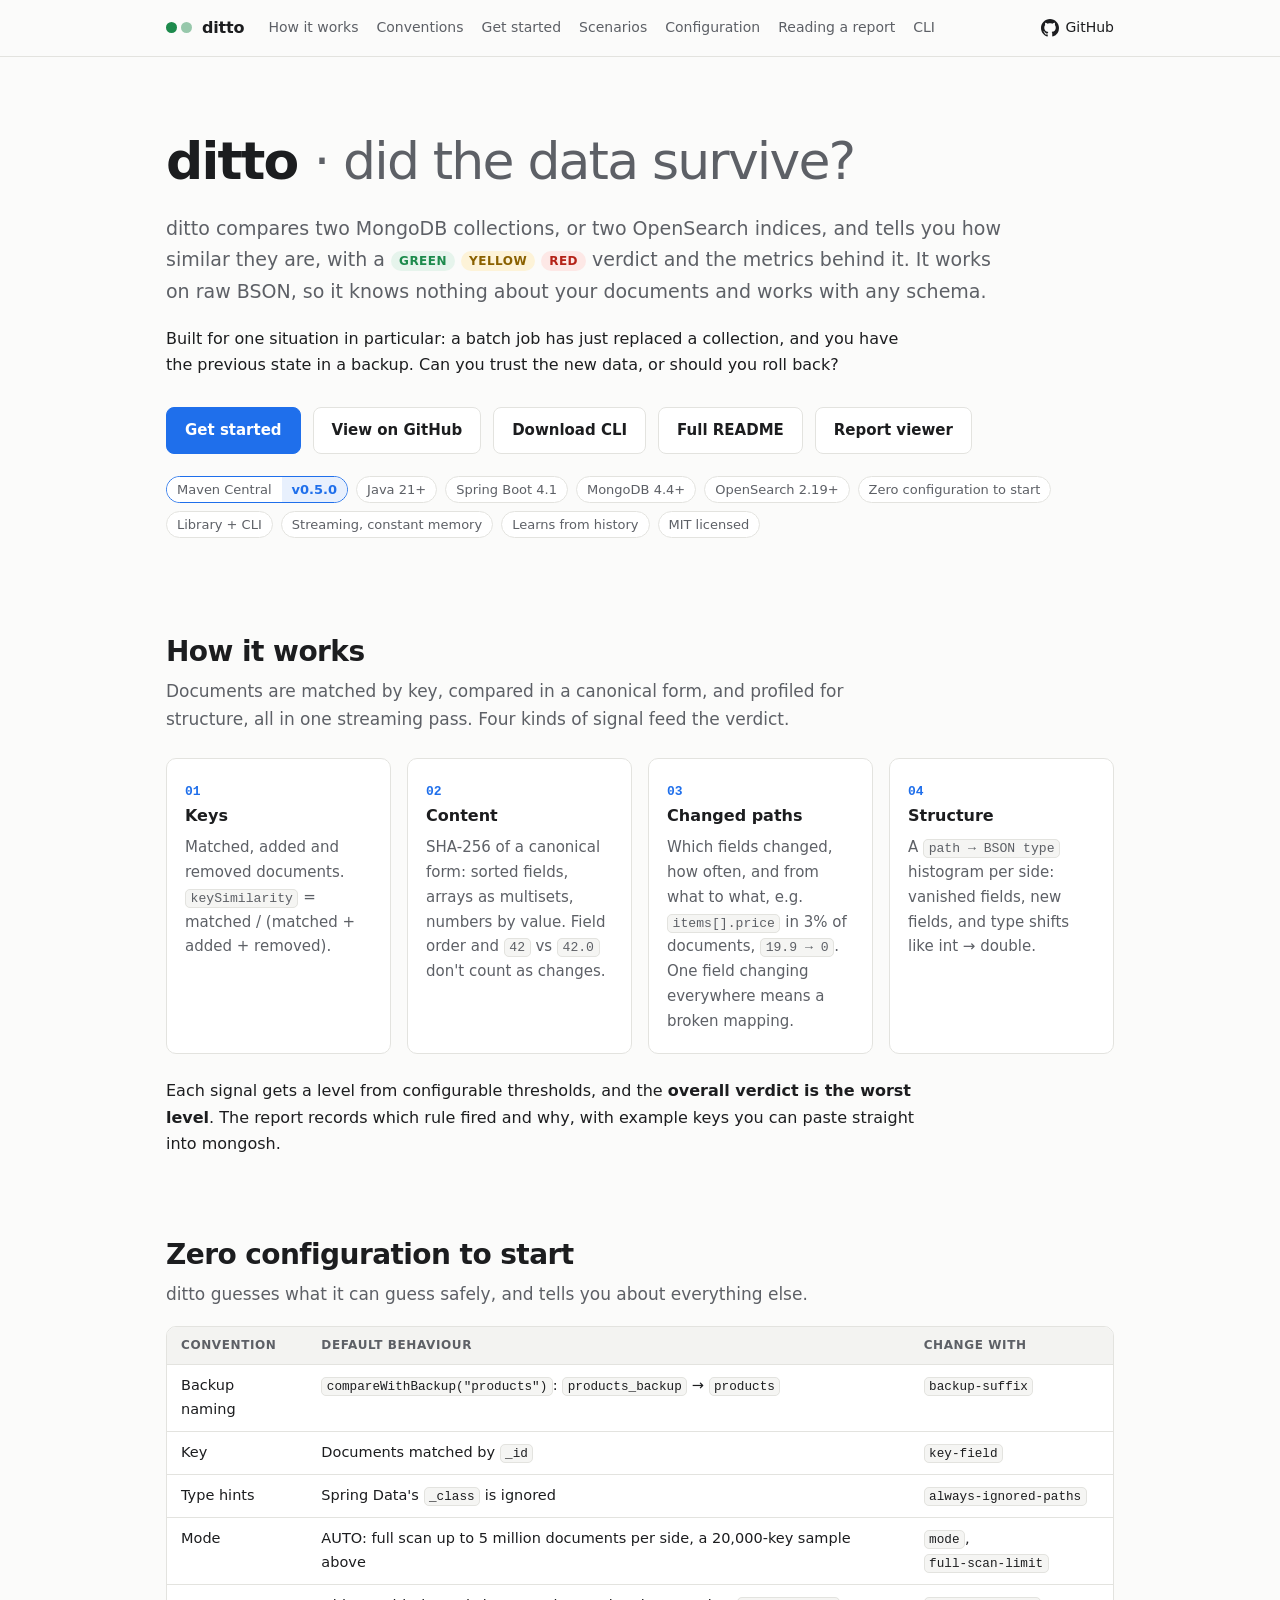
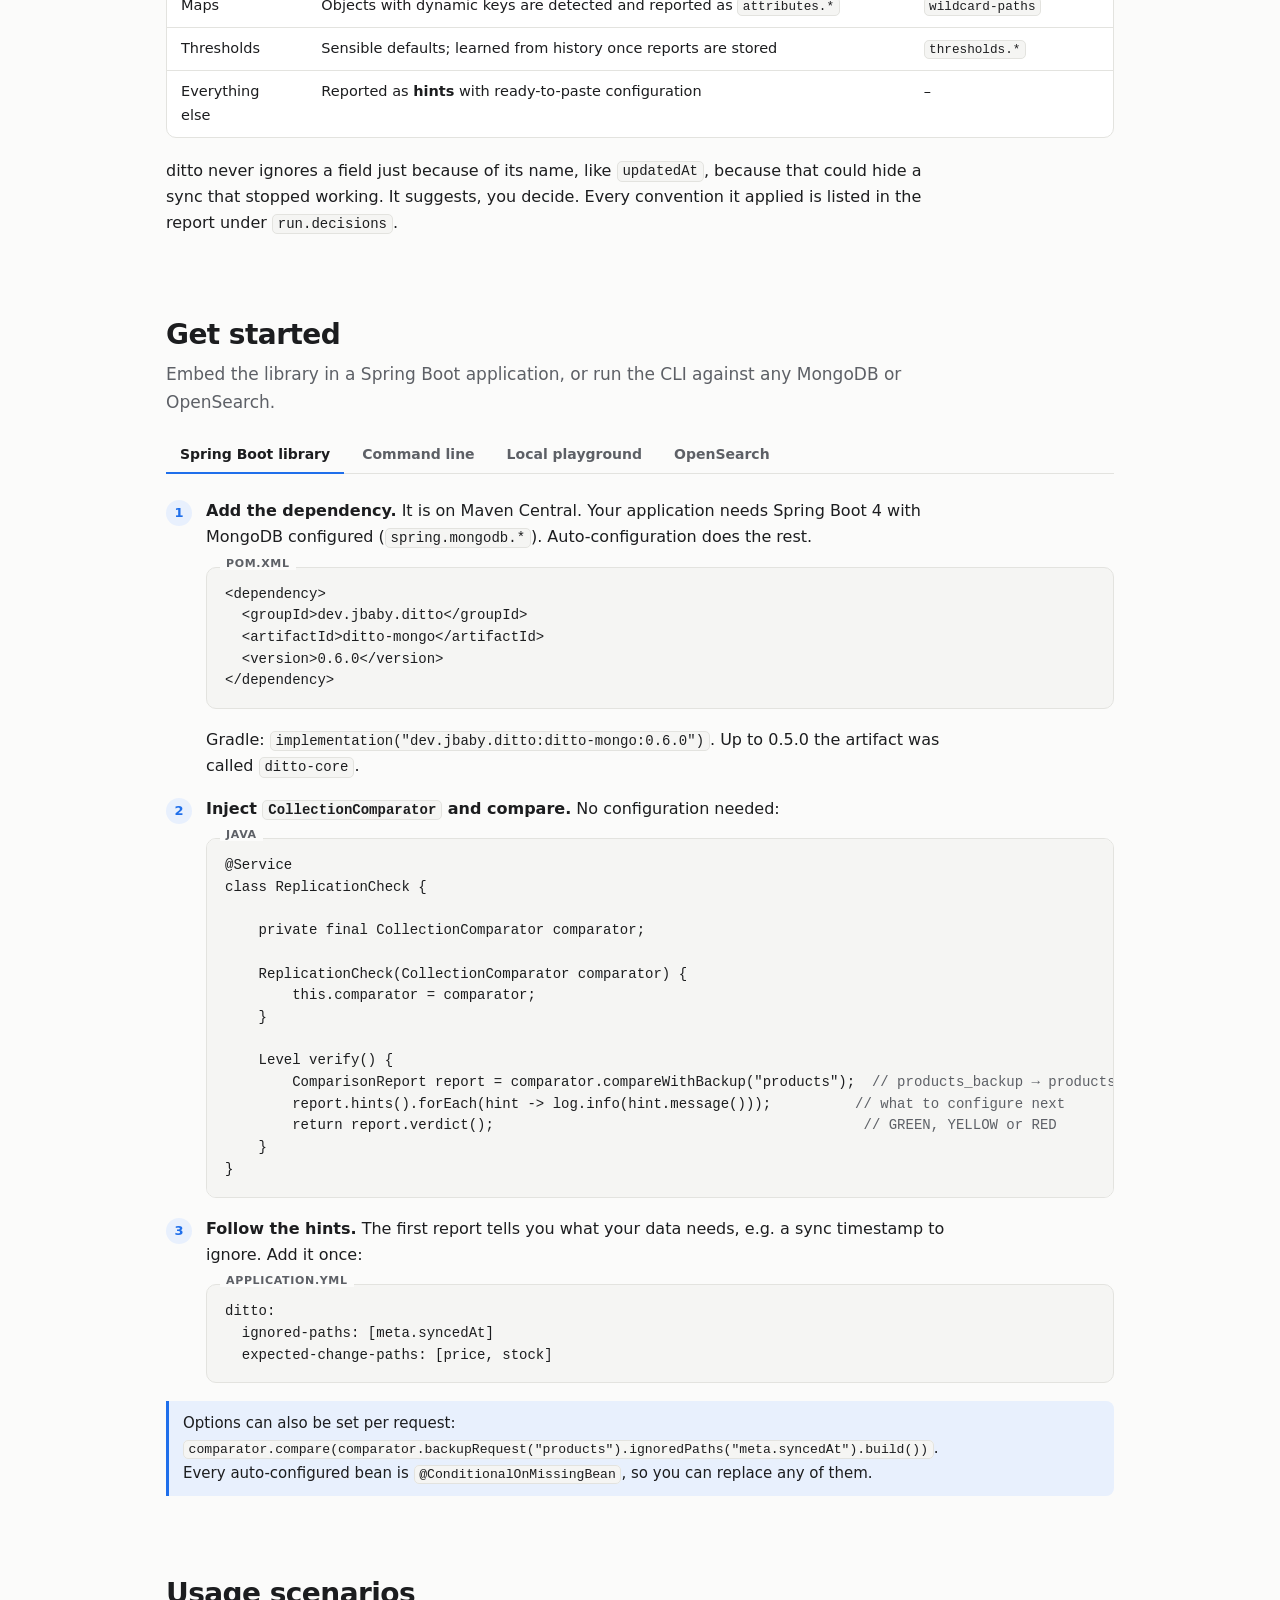
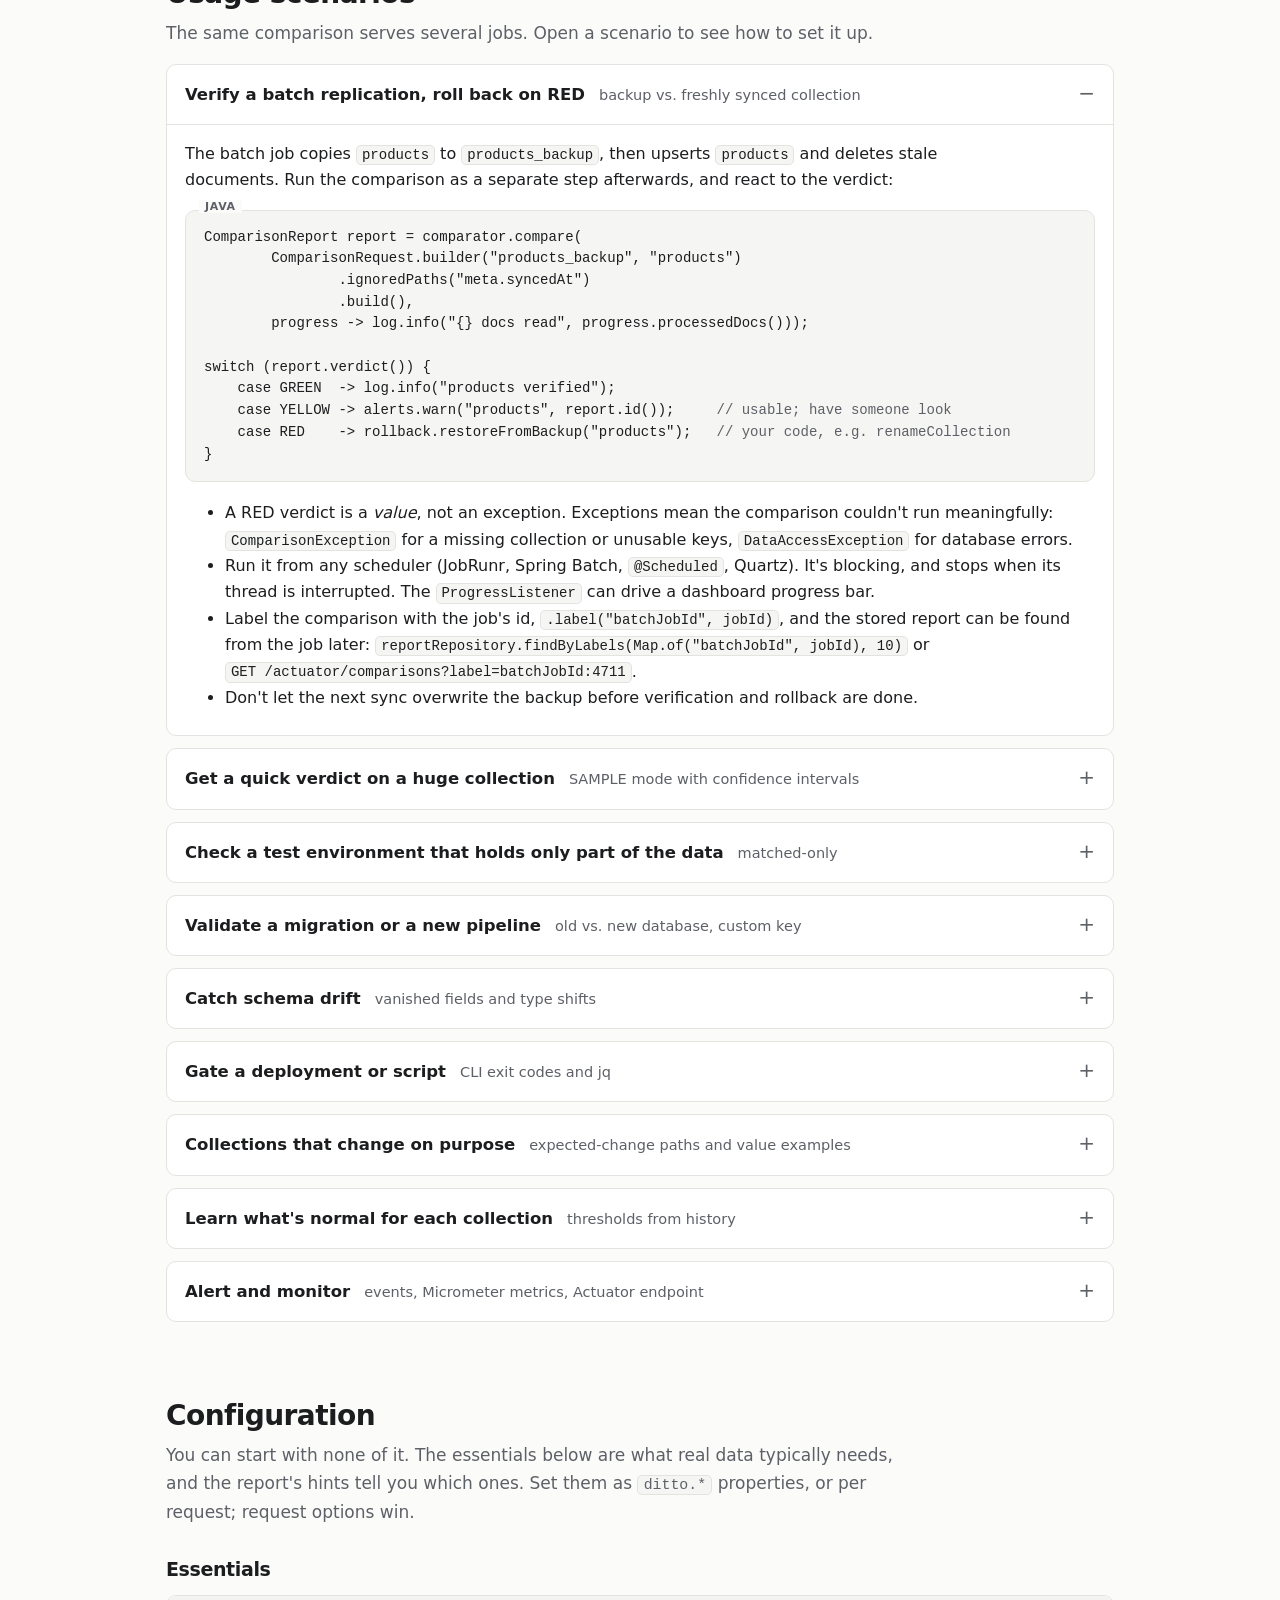
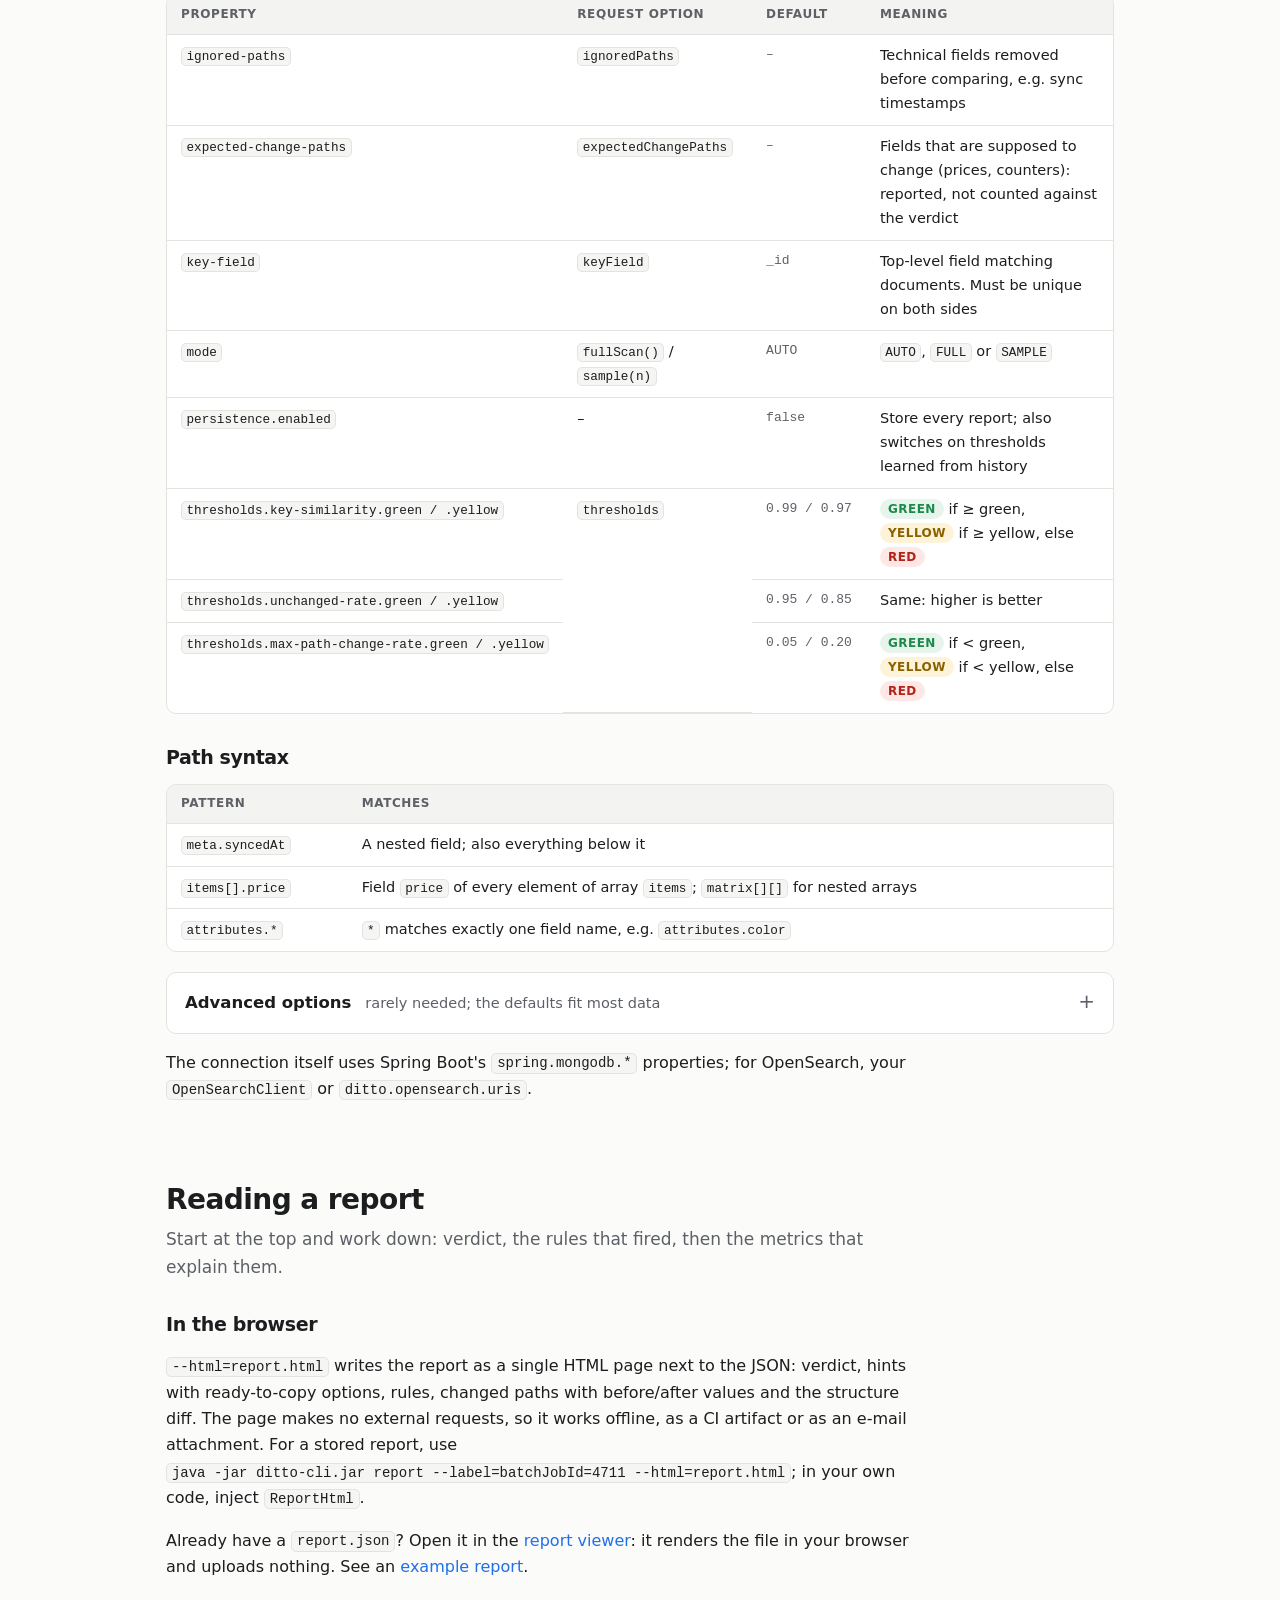
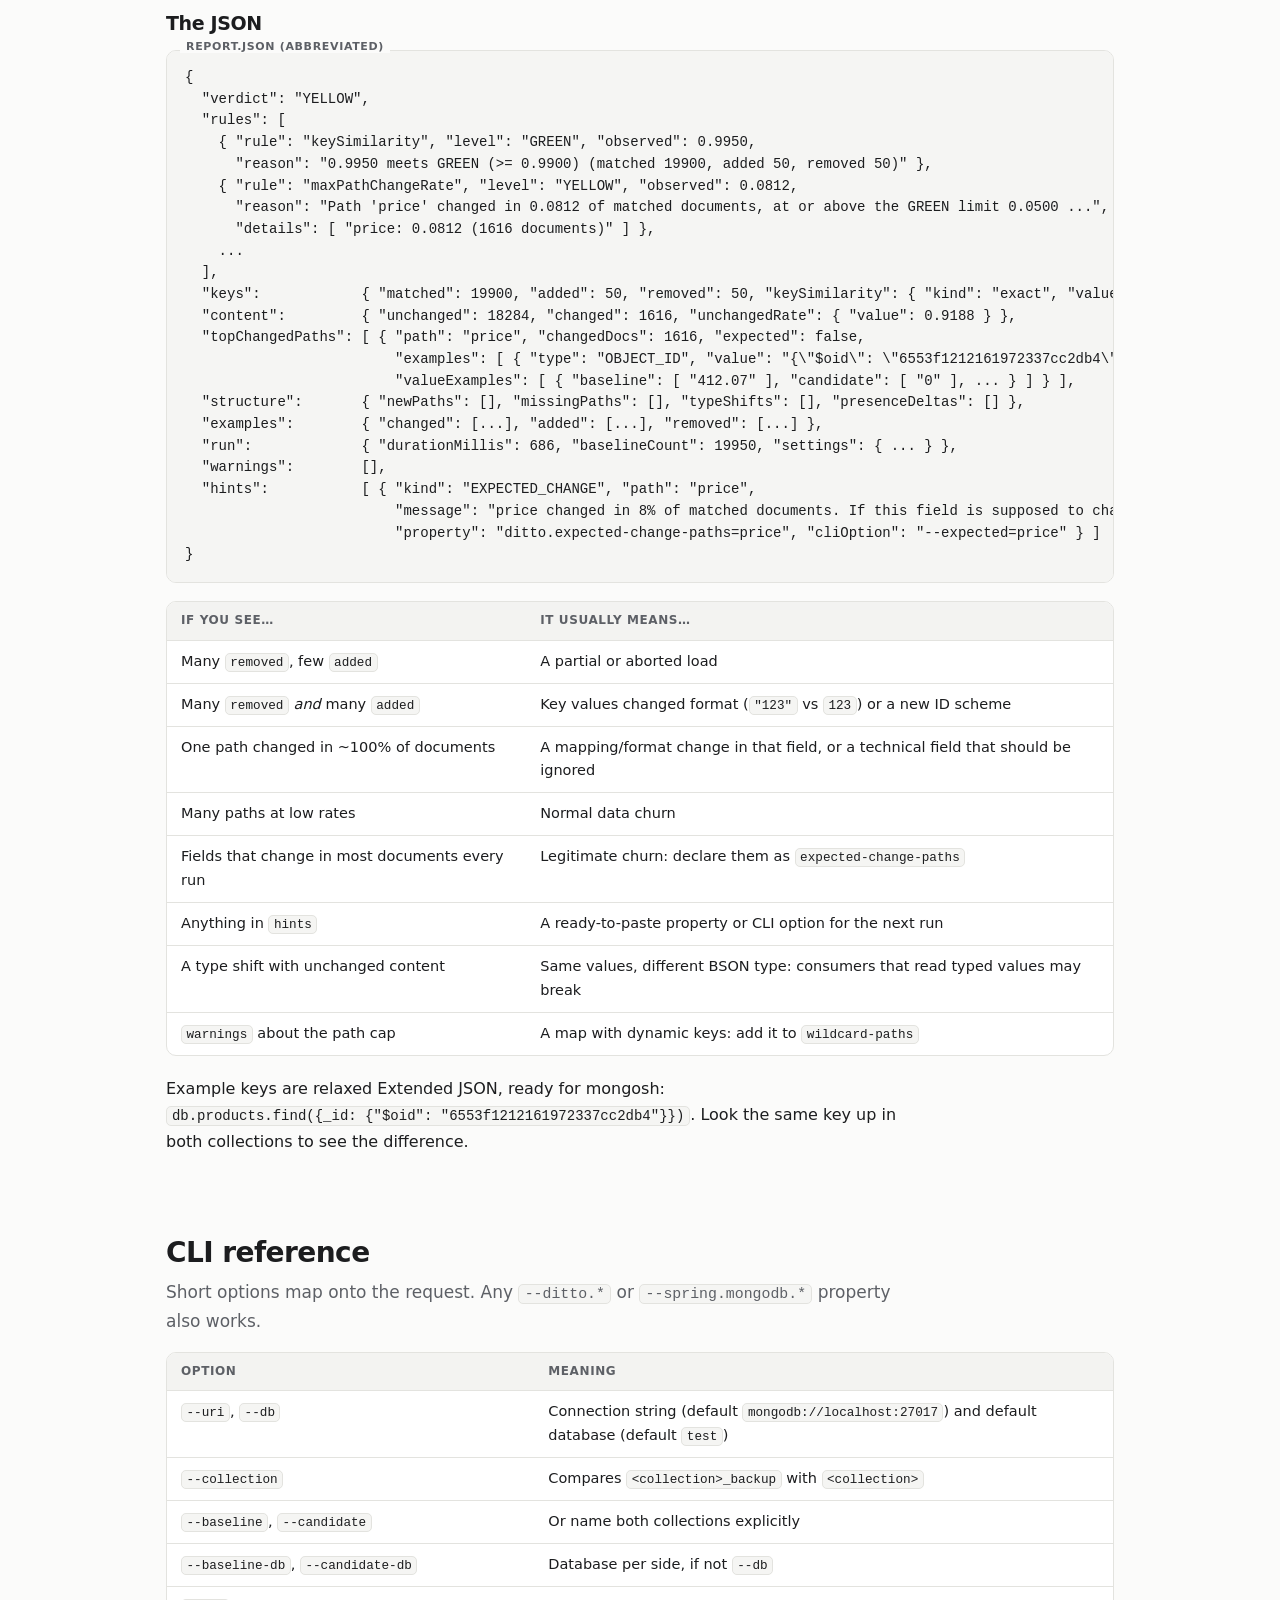
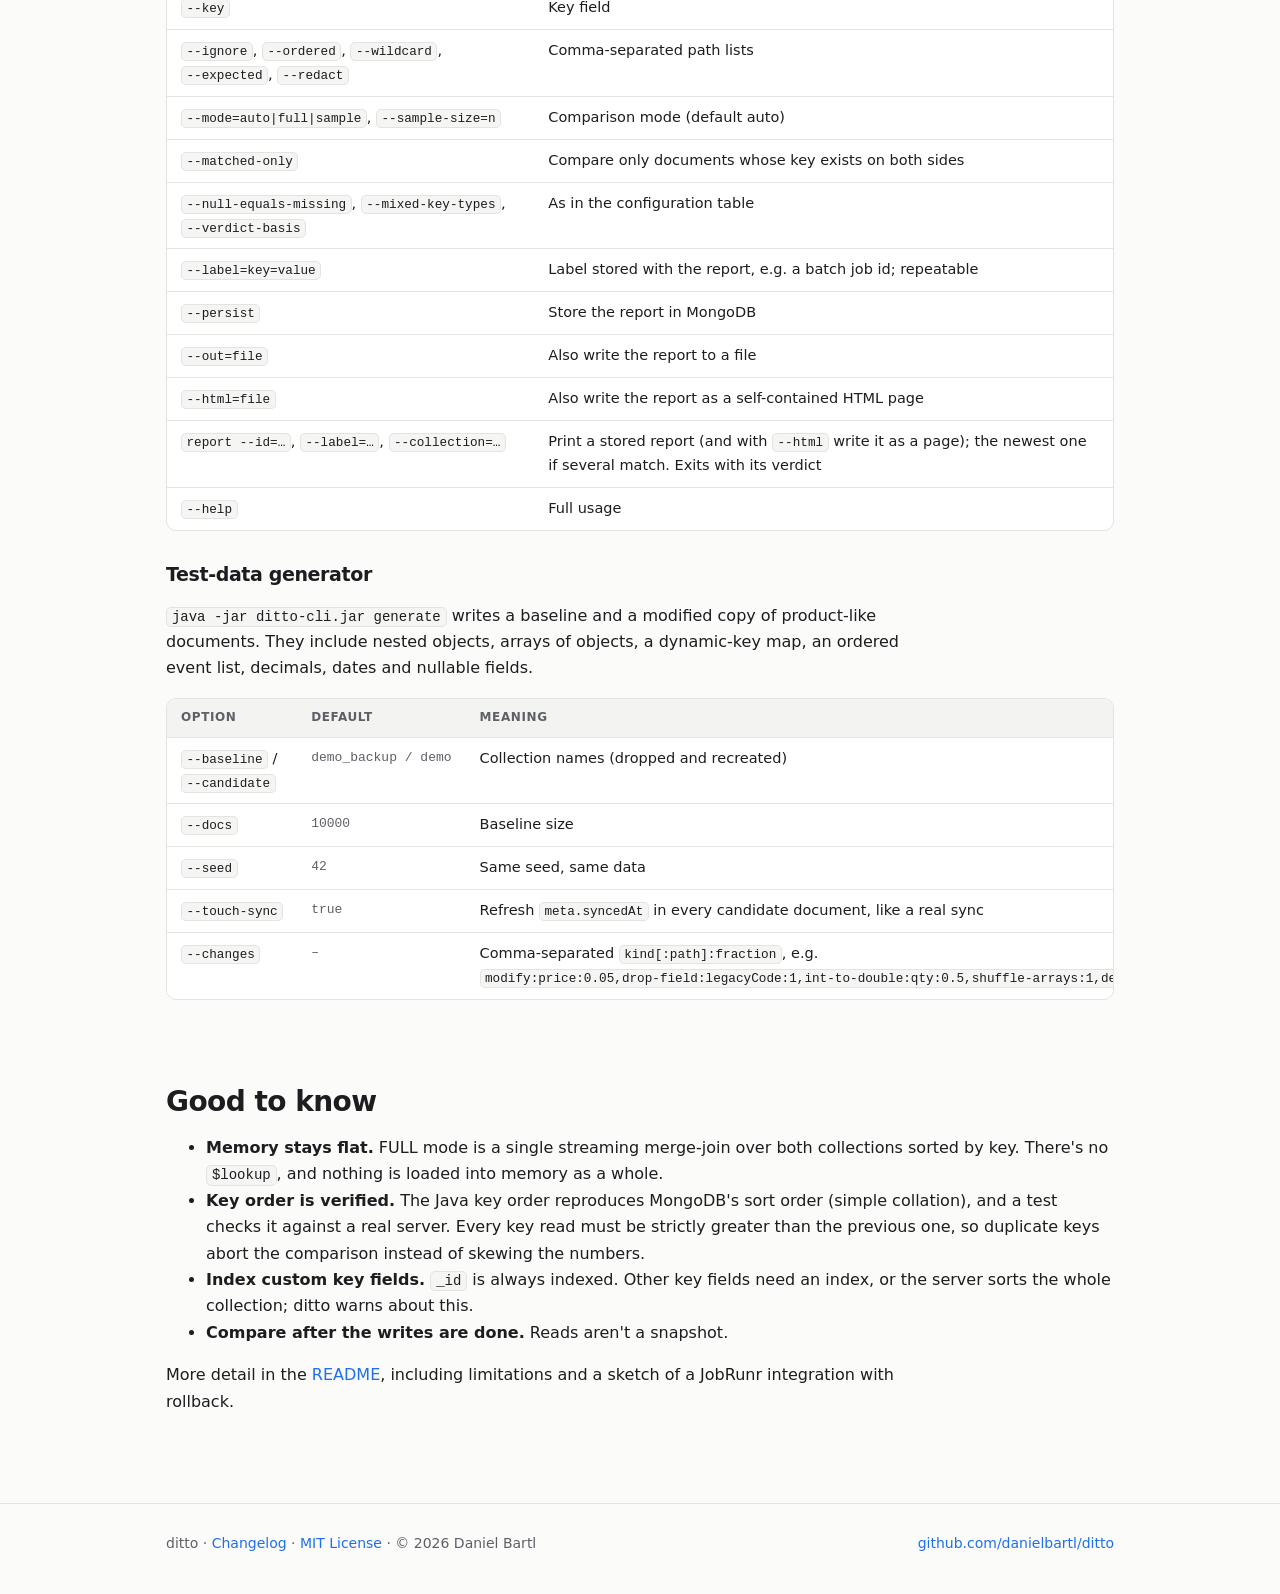
==== commit d3346752: "Rename ditto-core to ditto-mongo With the engine split out, the MongoDB library is one store module " ====
--- a/docs/index.html
+++ b/docs/index.html
@@ -239,7 +239,7 @@
       <a class="btn" href="viewer.html">Report viewer</a>
     </div>
     <div class="meta">
-      <a class="central" href="https://central.sonatype.com/artifact/dev.jbaby.ditto/ditto-core" aria-label="Maven Central, latest version"><span>Maven Central</span><span class="ver" id="central-version">v0.5.0</span></a>
+      <a class="central" href="https://central.sonatype.com/namespace/dev.jbaby.ditto" aria-label="Maven Central, latest version"><span>Maven Central</span><span class="ver" id="central-version">v0.5.0</span></a>
       <span>Java 21+</span><span>Spring Boot 4.1</span><span>MongoDB 4.4+</span><span>OpenSearch 2.19+</span>
       <span>Zero configuration to start</span><span>Library + CLI</span><span>Streaming, constant memory</span><span>Learns from history</span><span>MIT licensed</span>
     </div>
@@ -319,10 +319,11 @@
               MongoDB configured (<code>spring.mongodb.*</code>). Auto-configuration does the rest.</p>
             <div class="code"><span class="label">pom.xml</span><pre>&lt;dependency&gt;
   &lt;groupId&gt;dev.jbaby.ditto&lt;/groupId&gt;
-  &lt;artifactId&gt;ditto-core&lt;/artifactId&gt;
-  &lt;version&gt;0.5.0&lt;/version&gt;
+  &lt;artifactId&gt;ditto-mongo&lt;/artifactId&gt;
+  &lt;version&gt;0.6.0&lt;/version&gt;
 &lt;/dependency&gt;</pre></div>
-            <p>Gradle: <code>implementation("dev.jbaby.ditto:ditto-core:0.5.0")</code>.</p>
+            <p>Gradle: <code>implementation("dev.jbaby.ditto:ditto-mongo:0.6.0")</code>. Up to 0.5.0 the artifact was
+              called <code>ditto-core</code>.</p>
           </li>
           <li>
             <p><strong>Inject <code>CollectionComparator</code> and compare.</strong> No configuration needed:</p>
@@ -834,7 +835,7 @@
 (function () {
   var ver = document.getElementById('central-version');
   if (!ver || !window.fetch) return;
-  fetch('https://img.shields.io/maven-central/v/dev.jbaby.ditto/ditto-core.json')
+  fetch('https://img.shields.io/maven-central/v/dev.jbaby.ditto/ditto-parent.json')
     .then(function (r) { return r.ok ? r.json() : null; })
     .then(function (d) { if (d && /^v\d+\.\d+\.\d+$/.test(d.value)) ver.textContent = d.value; })
     .catch(function () {});
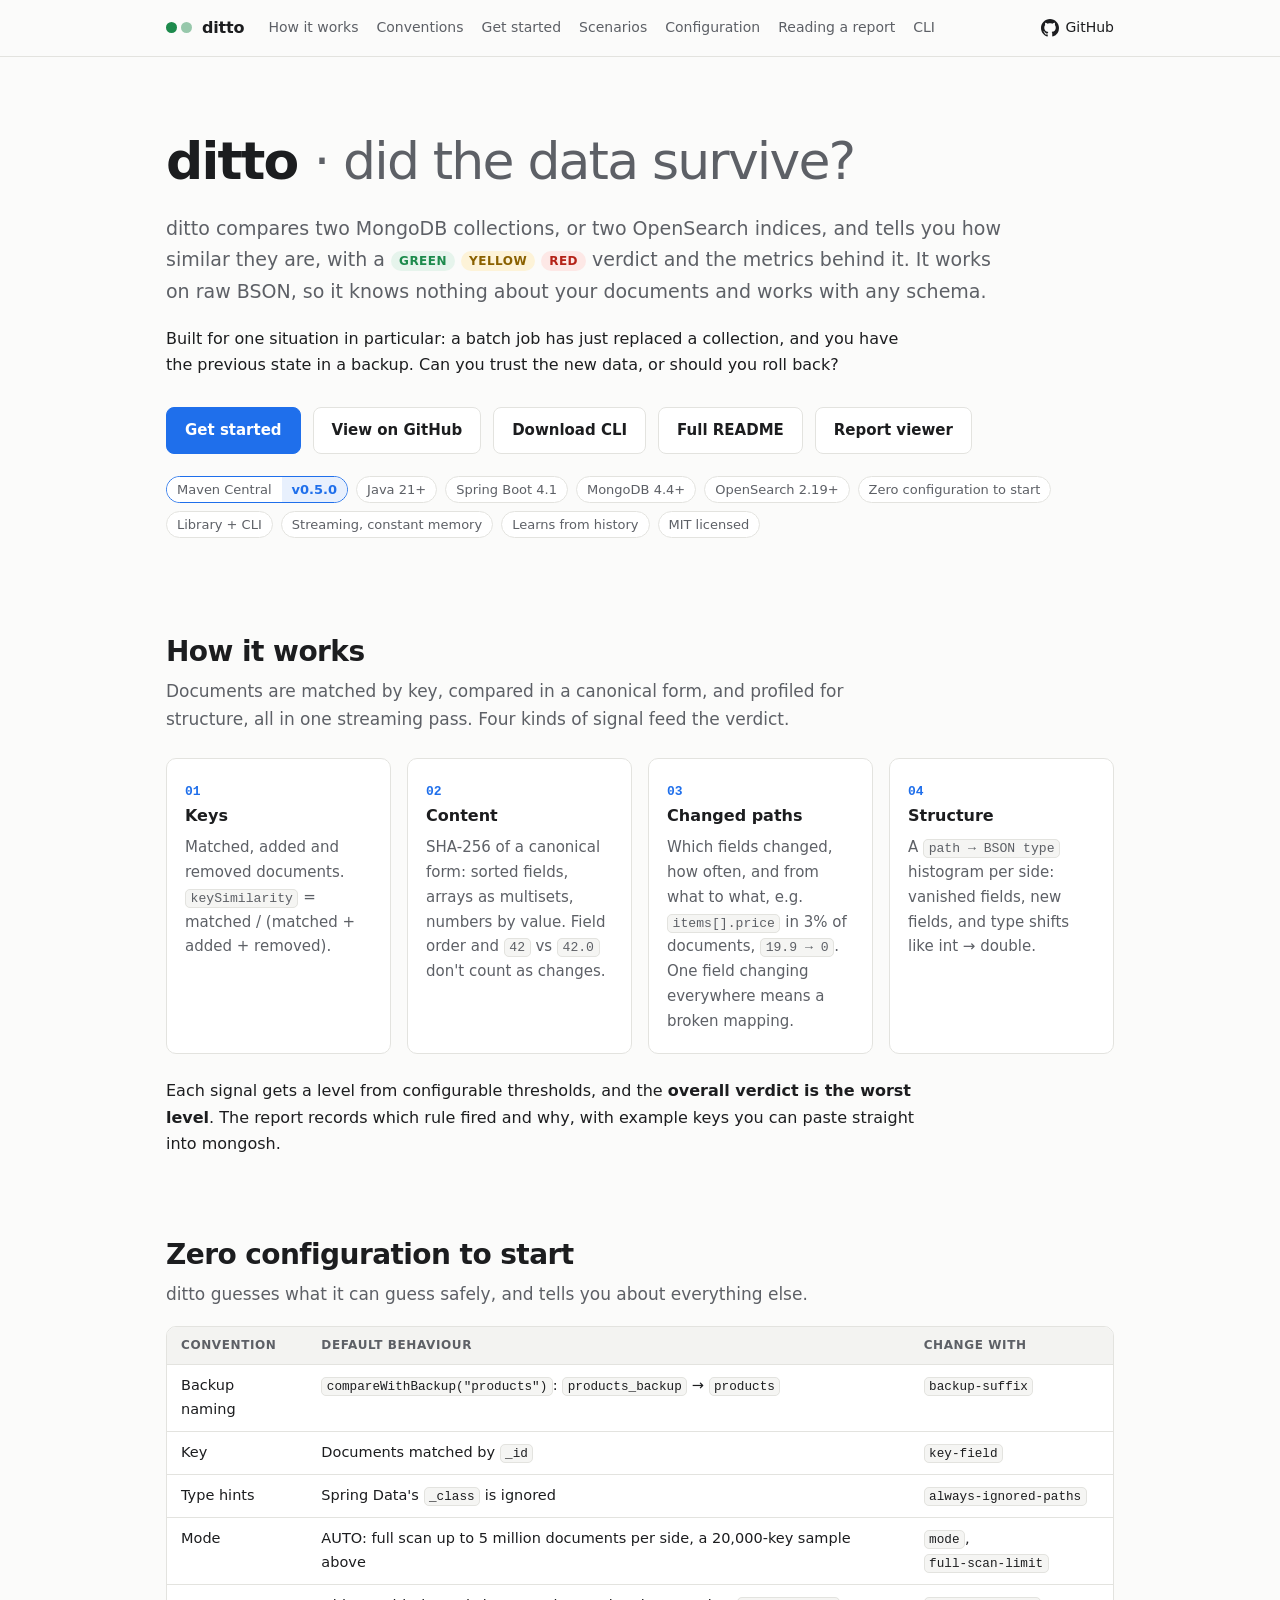
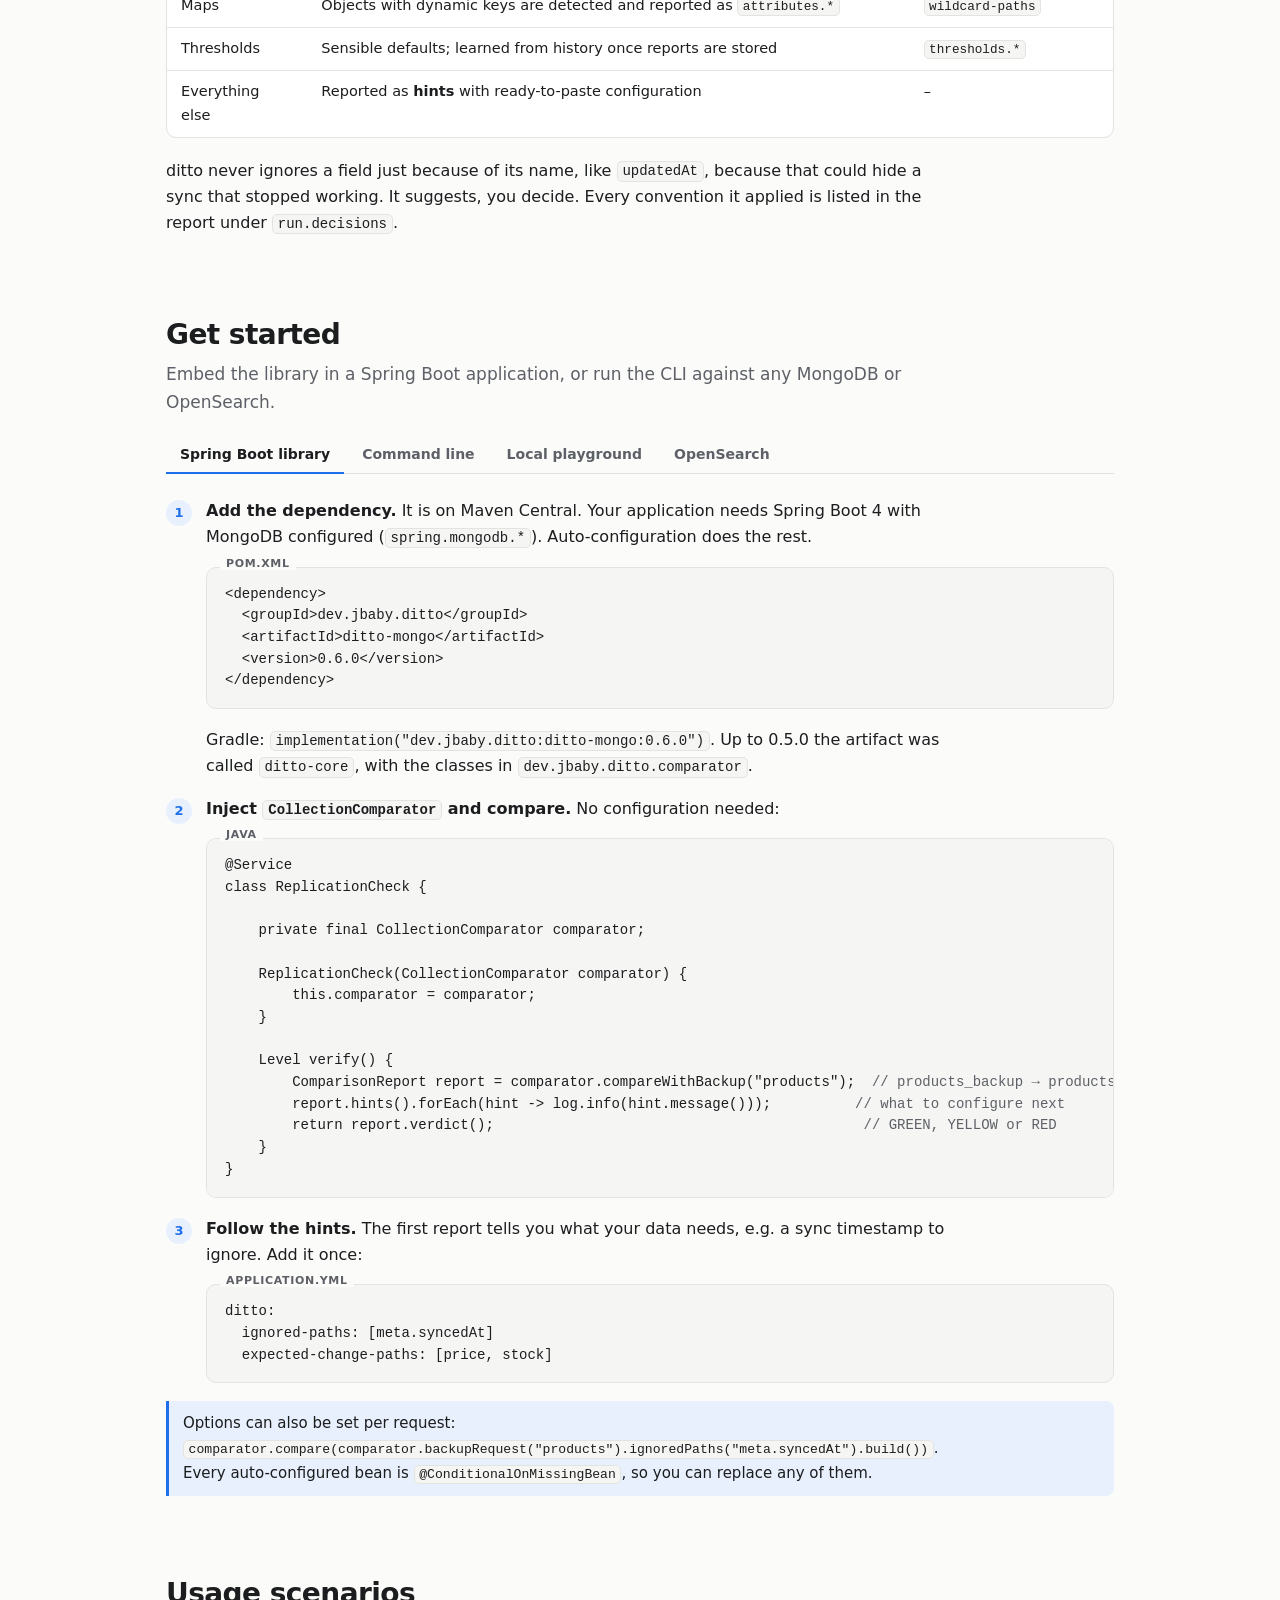
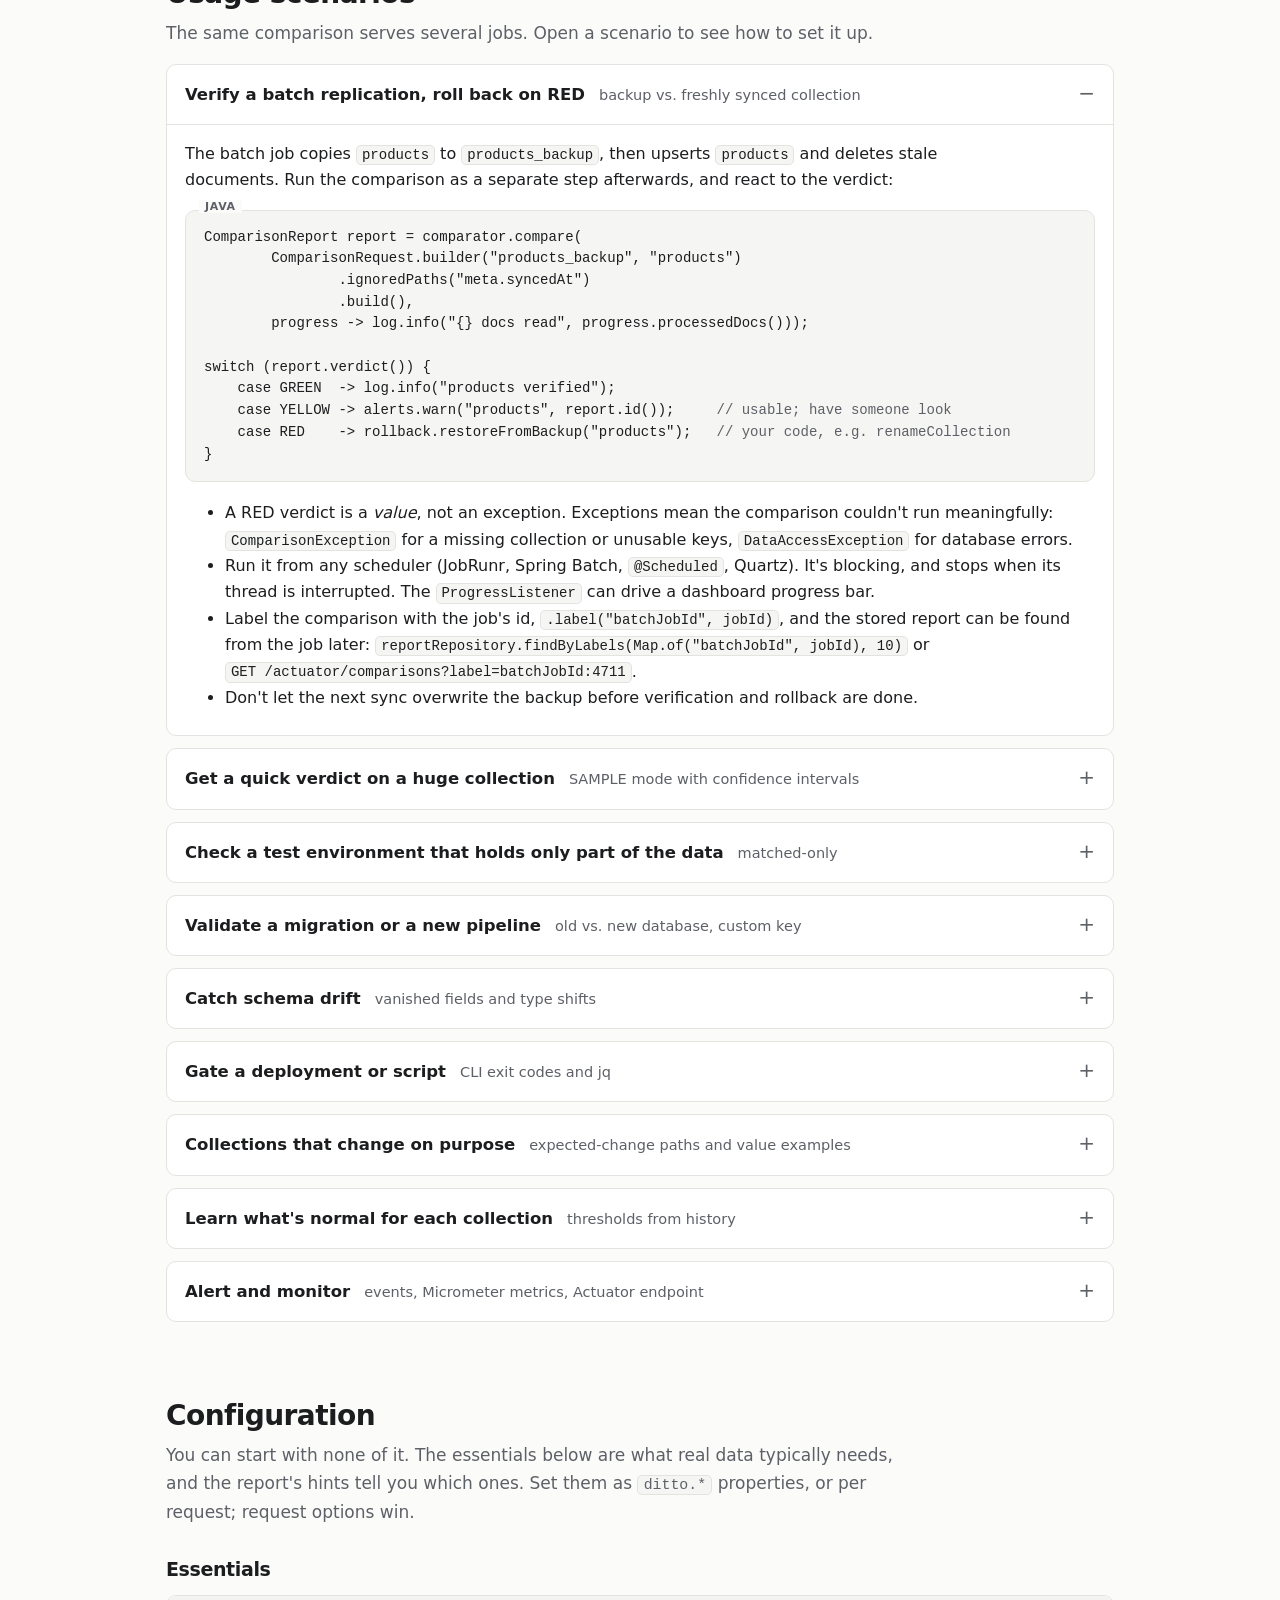
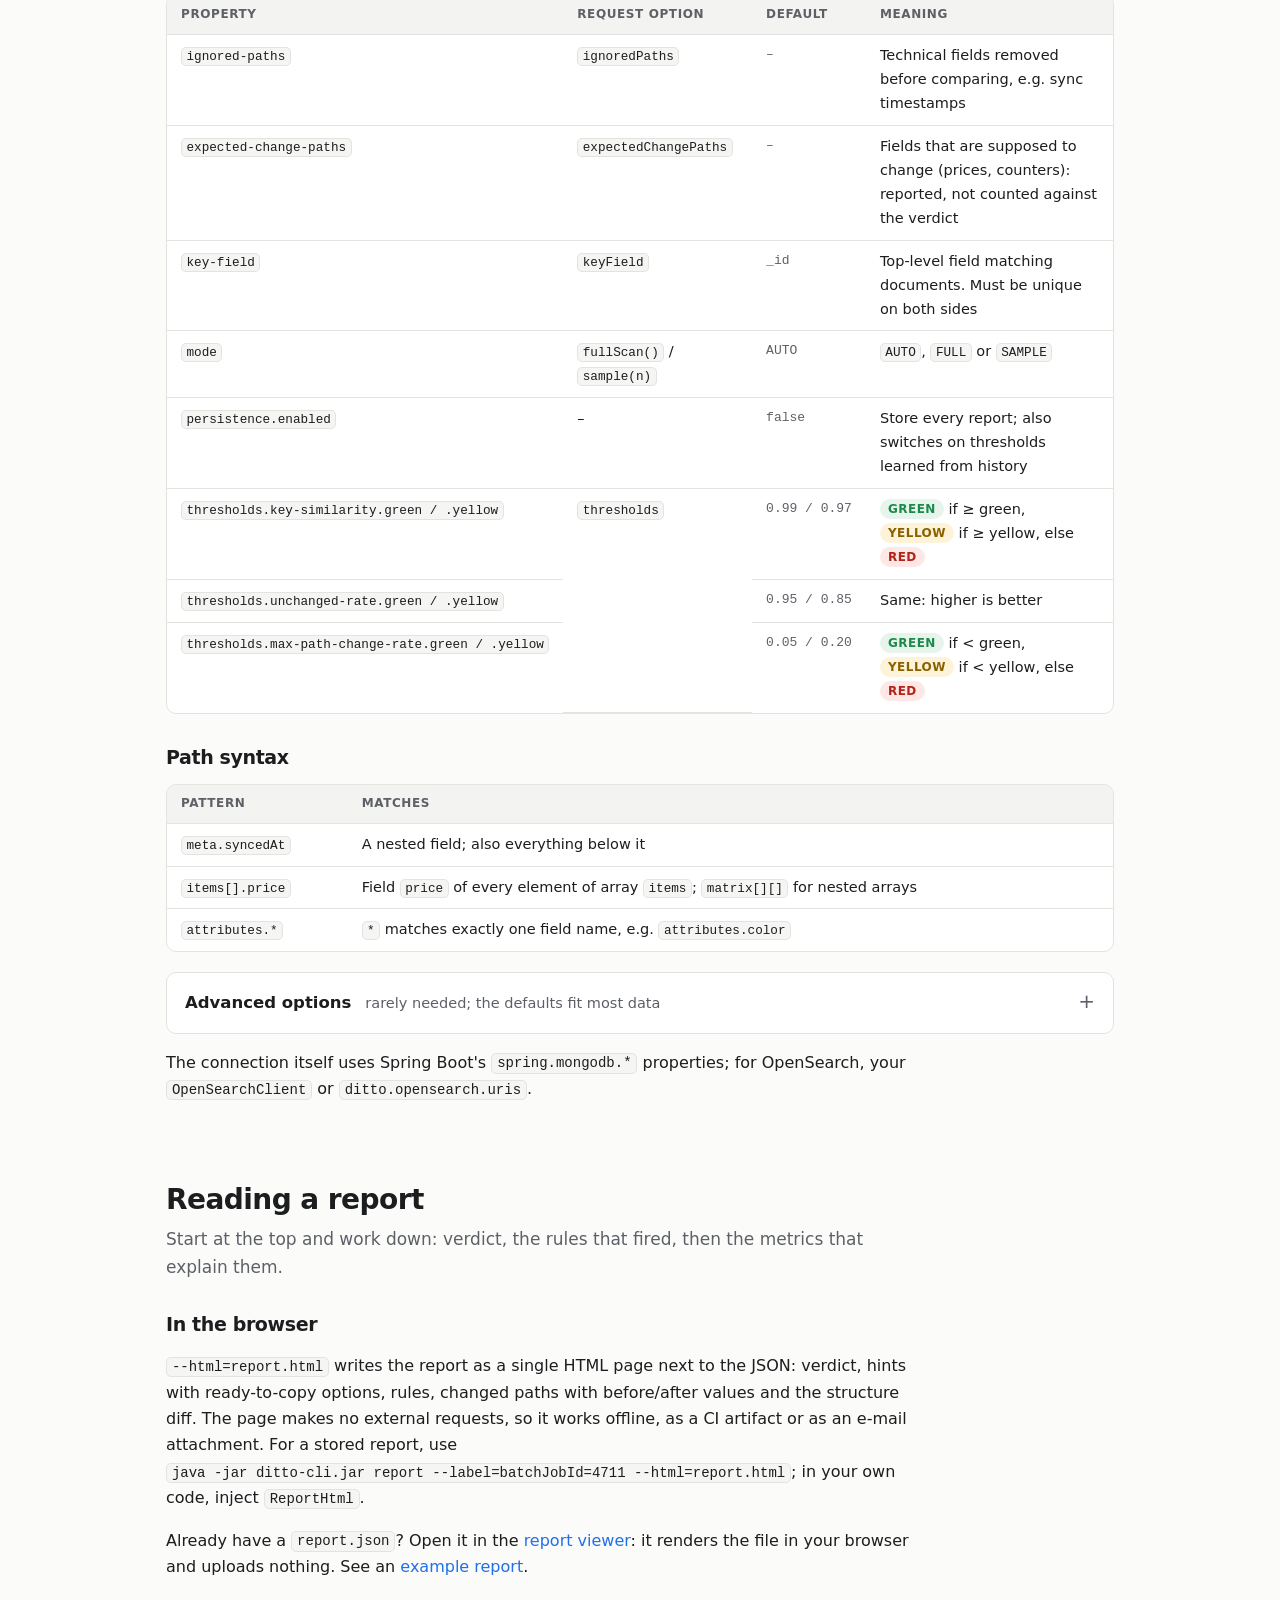
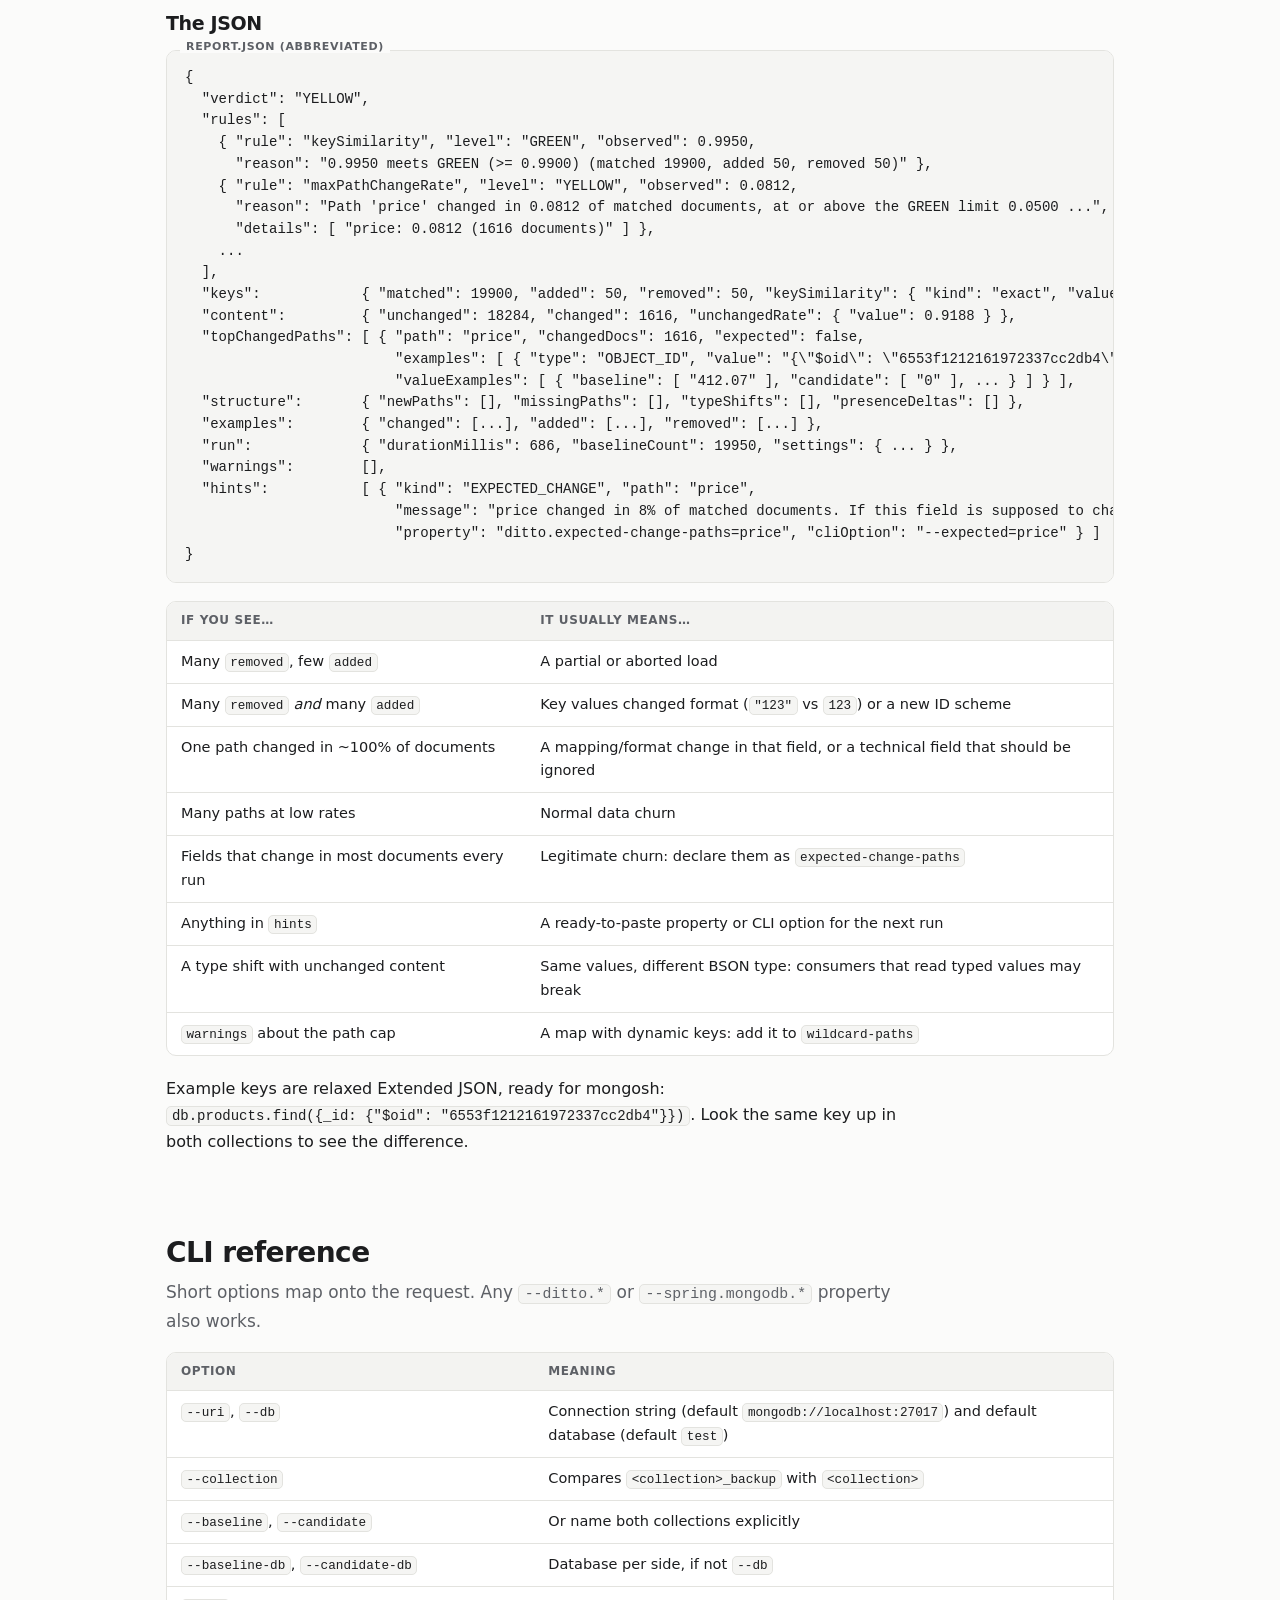
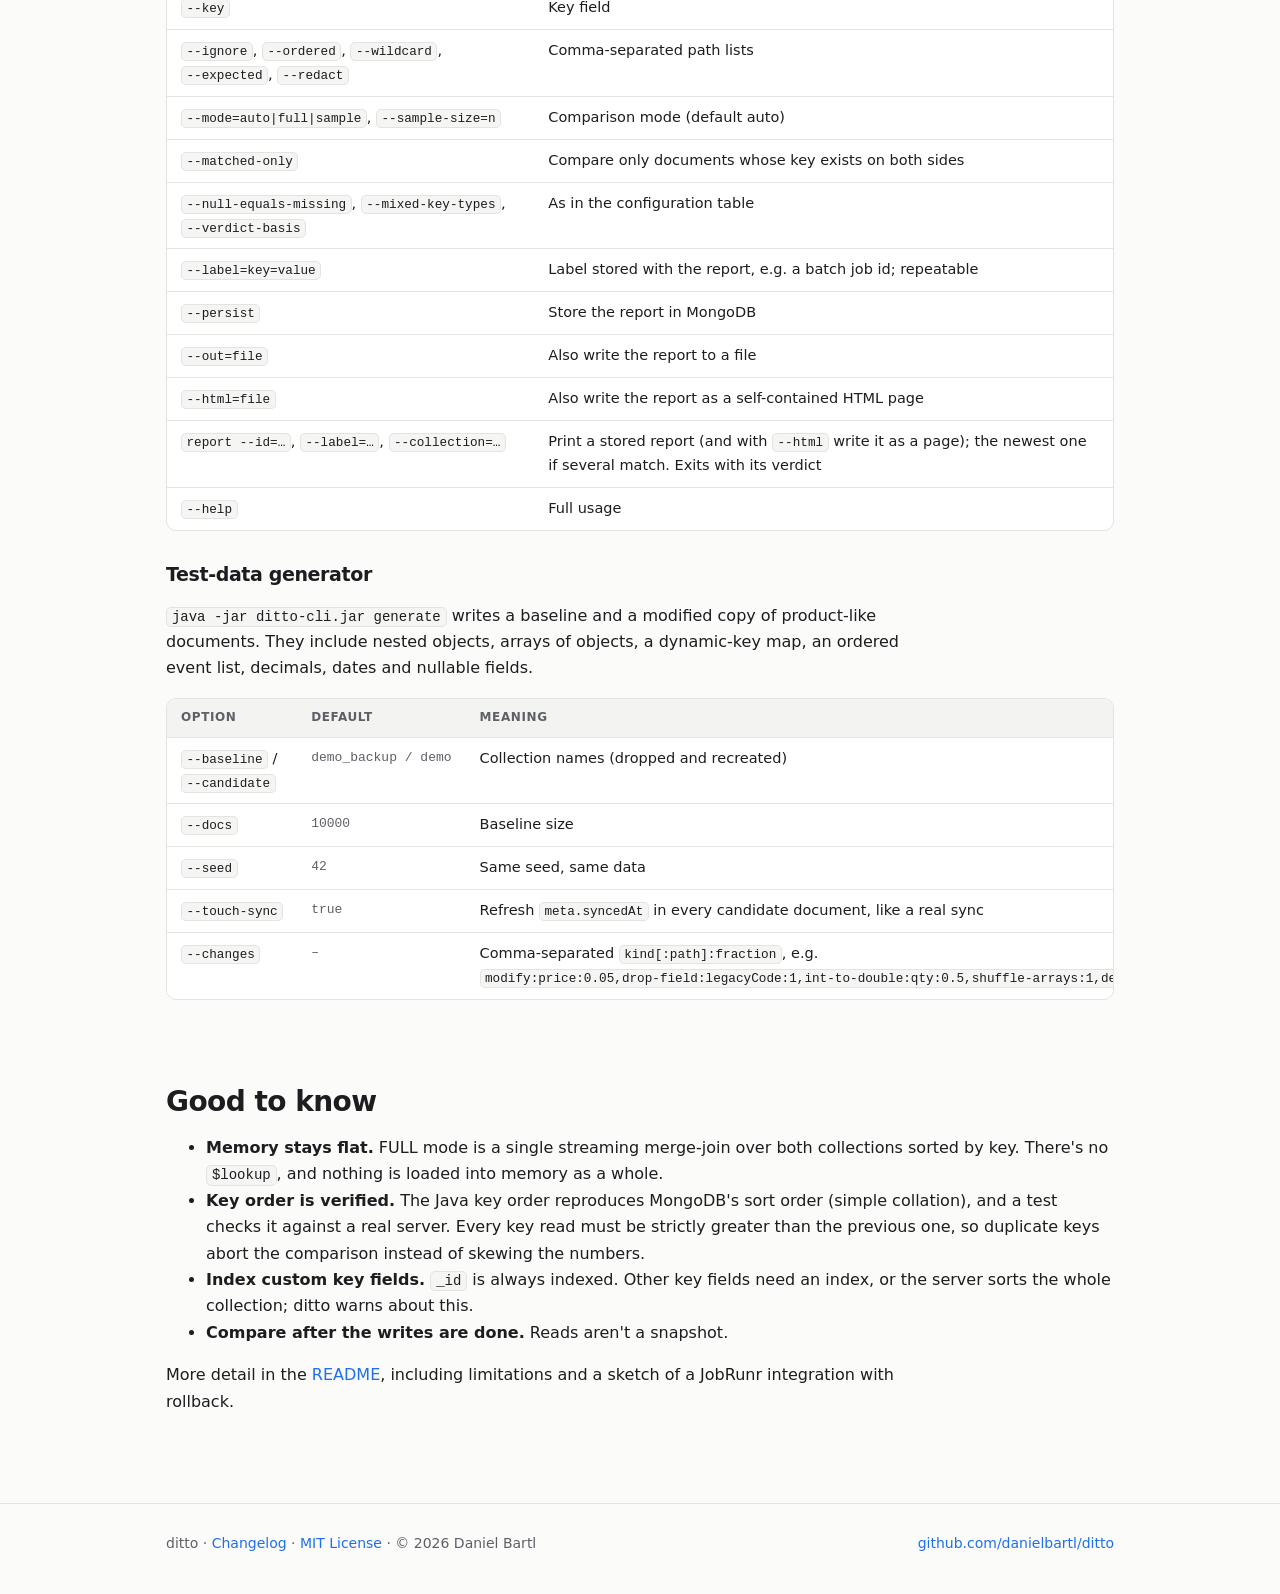
==== commit 5e442a50: "Move the MongoDB classes to dev.jbaby.ditto.mongo ditto-mongo no longer shares packages with ditto-e" ====
--- a/docs/index.html
+++ b/docs/index.html
@@ -323,7 +323,7 @@
   &lt;version&gt;0.6.0&lt;/version&gt;
 &lt;/dependency&gt;</pre></div>
             <p>Gradle: <code>implementation("dev.jbaby.ditto:ditto-mongo:0.6.0")</code>. Up to 0.5.0 the artifact was
-              called <code>ditto-core</code>.</p>
+              called <code>ditto-core</code>, with the classes in <code>dev.jbaby.ditto.comparator</code>.</p>
           </li>
           <li>
             <p><strong>Inject <code>CollectionComparator</code> and compare.</strong> No configuration needed:</p>
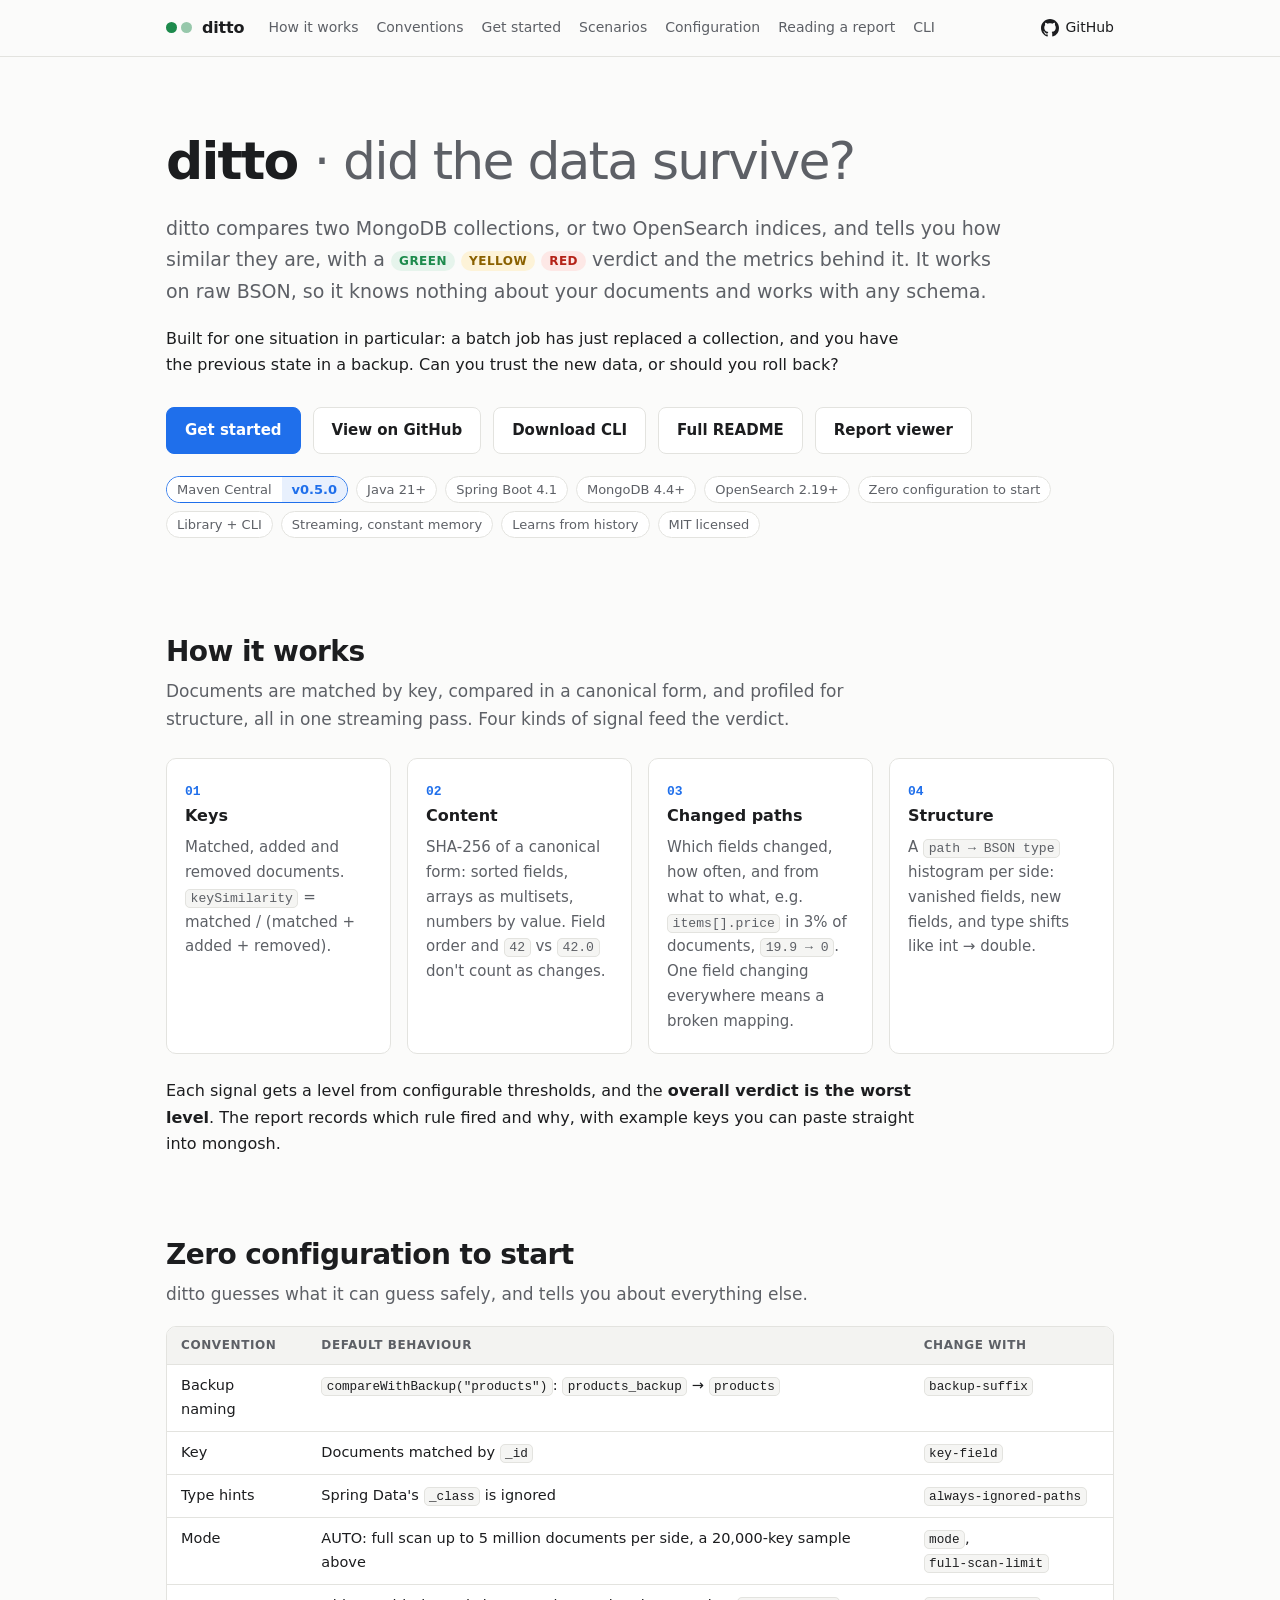
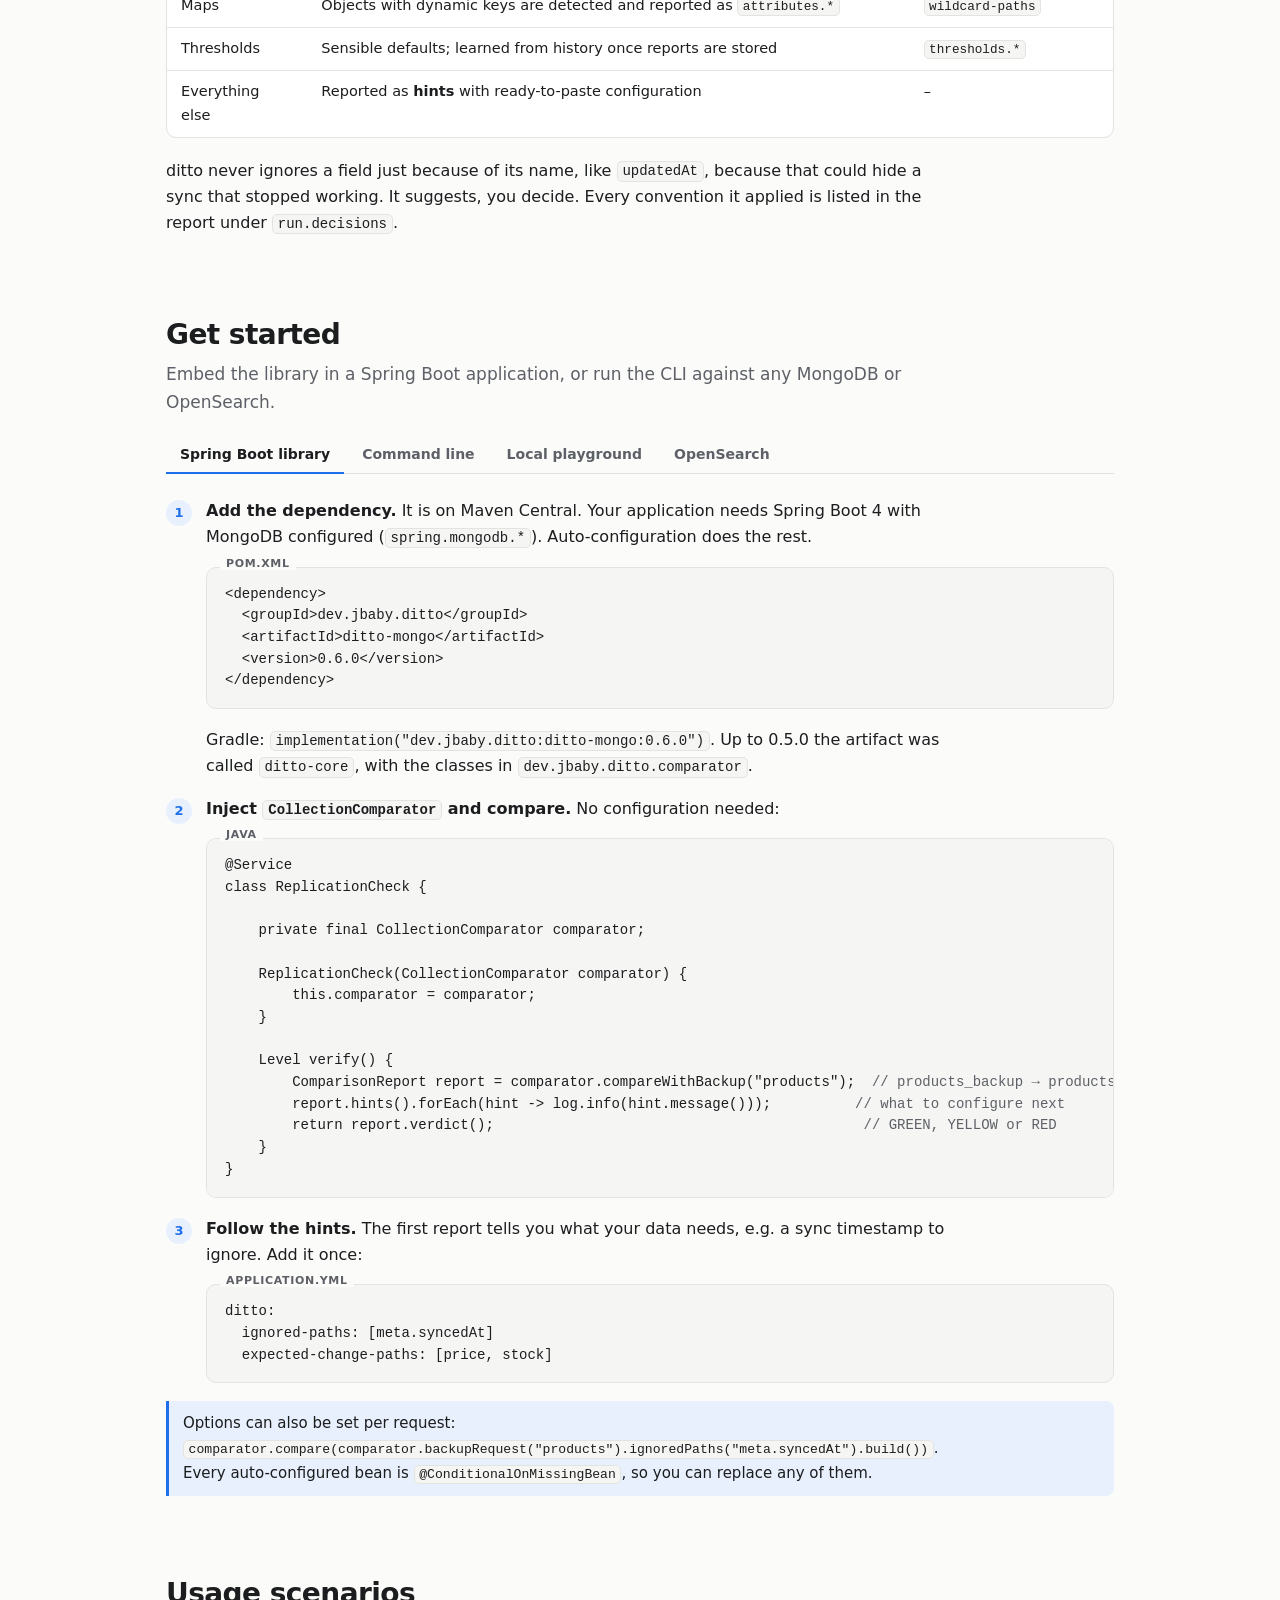
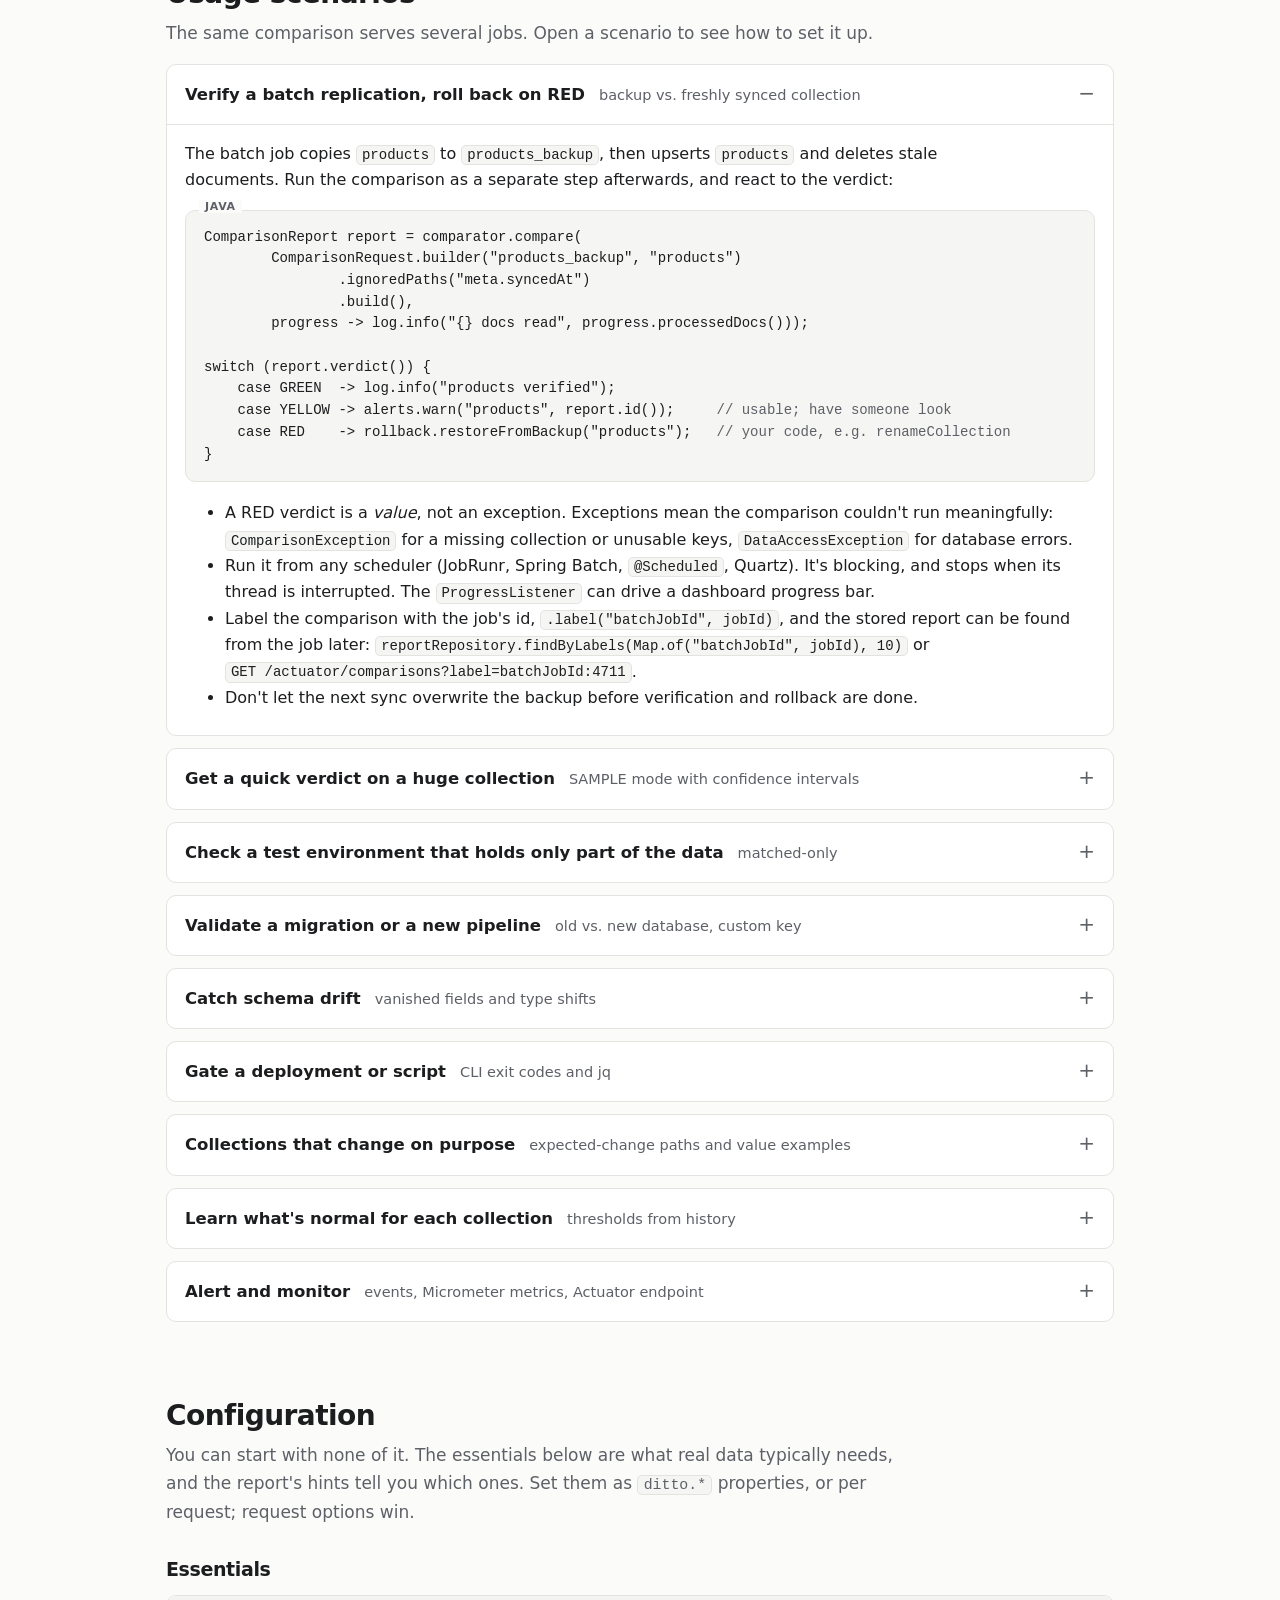
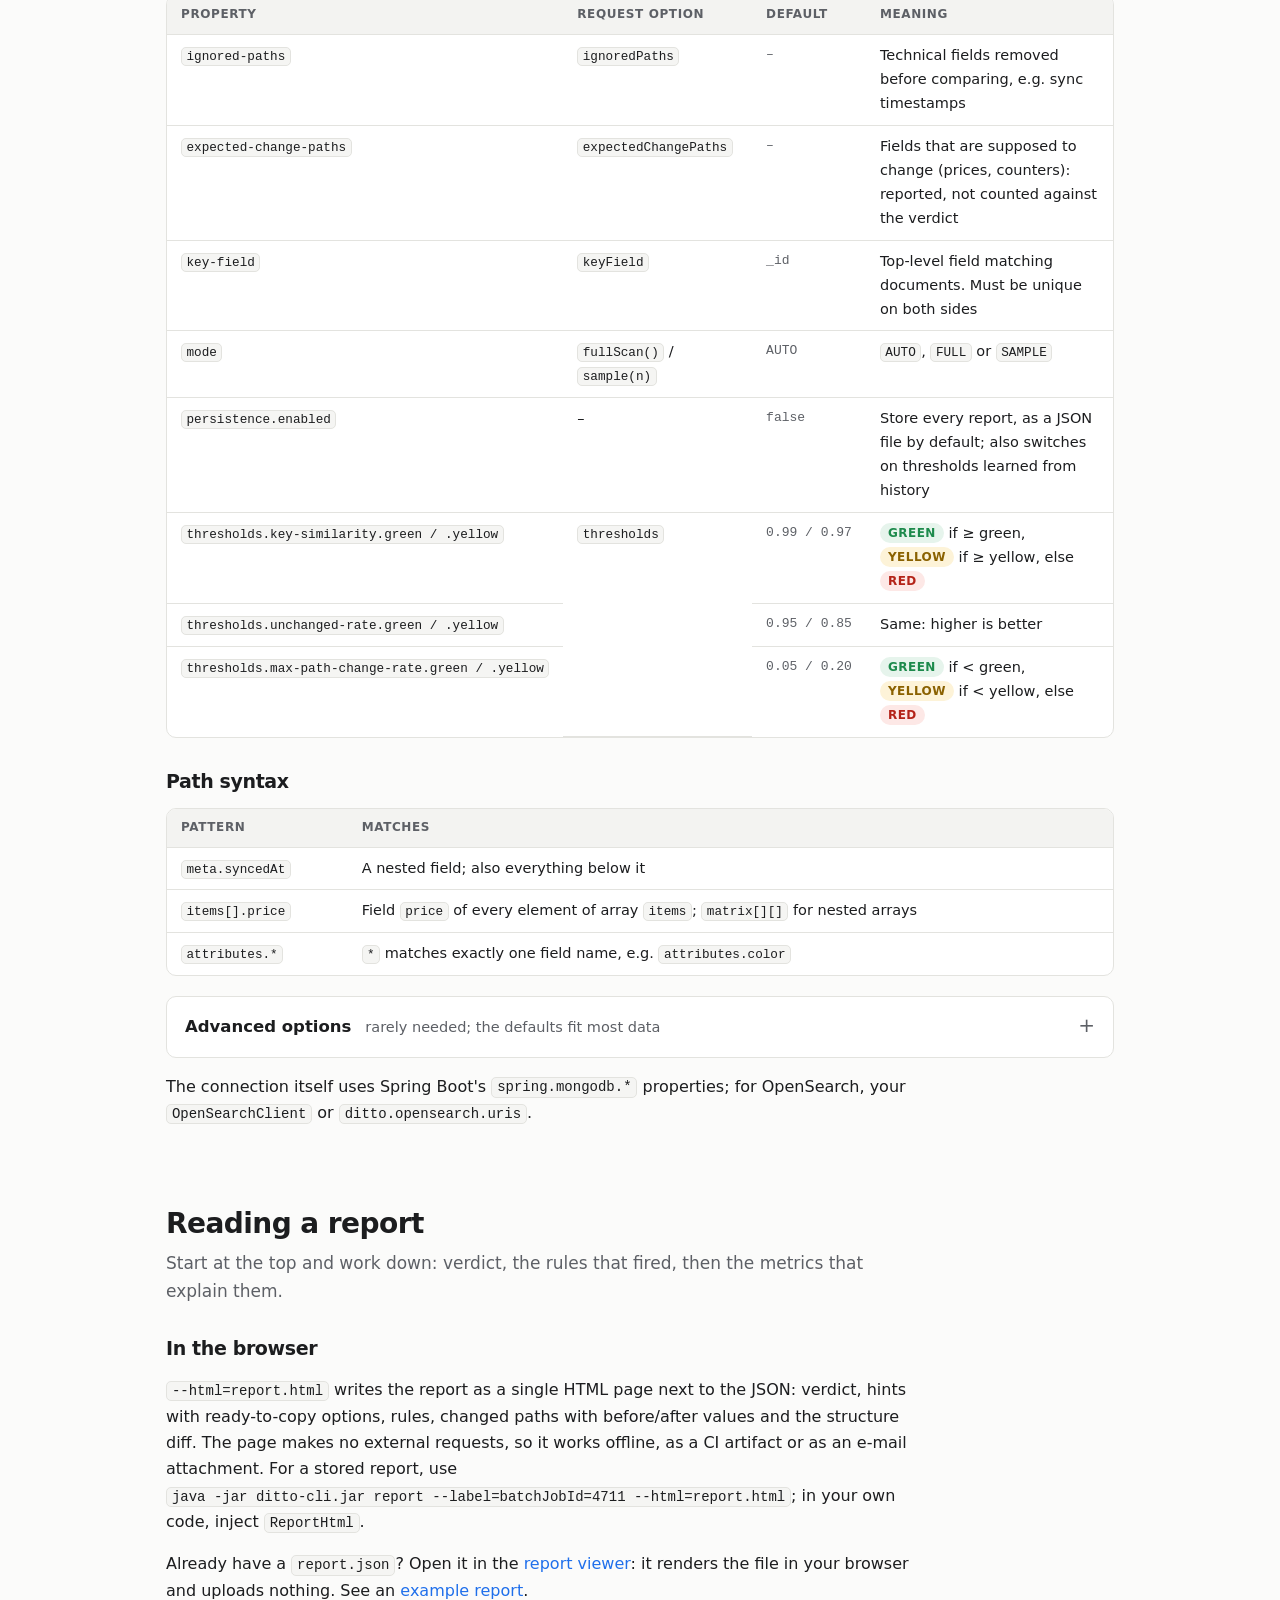
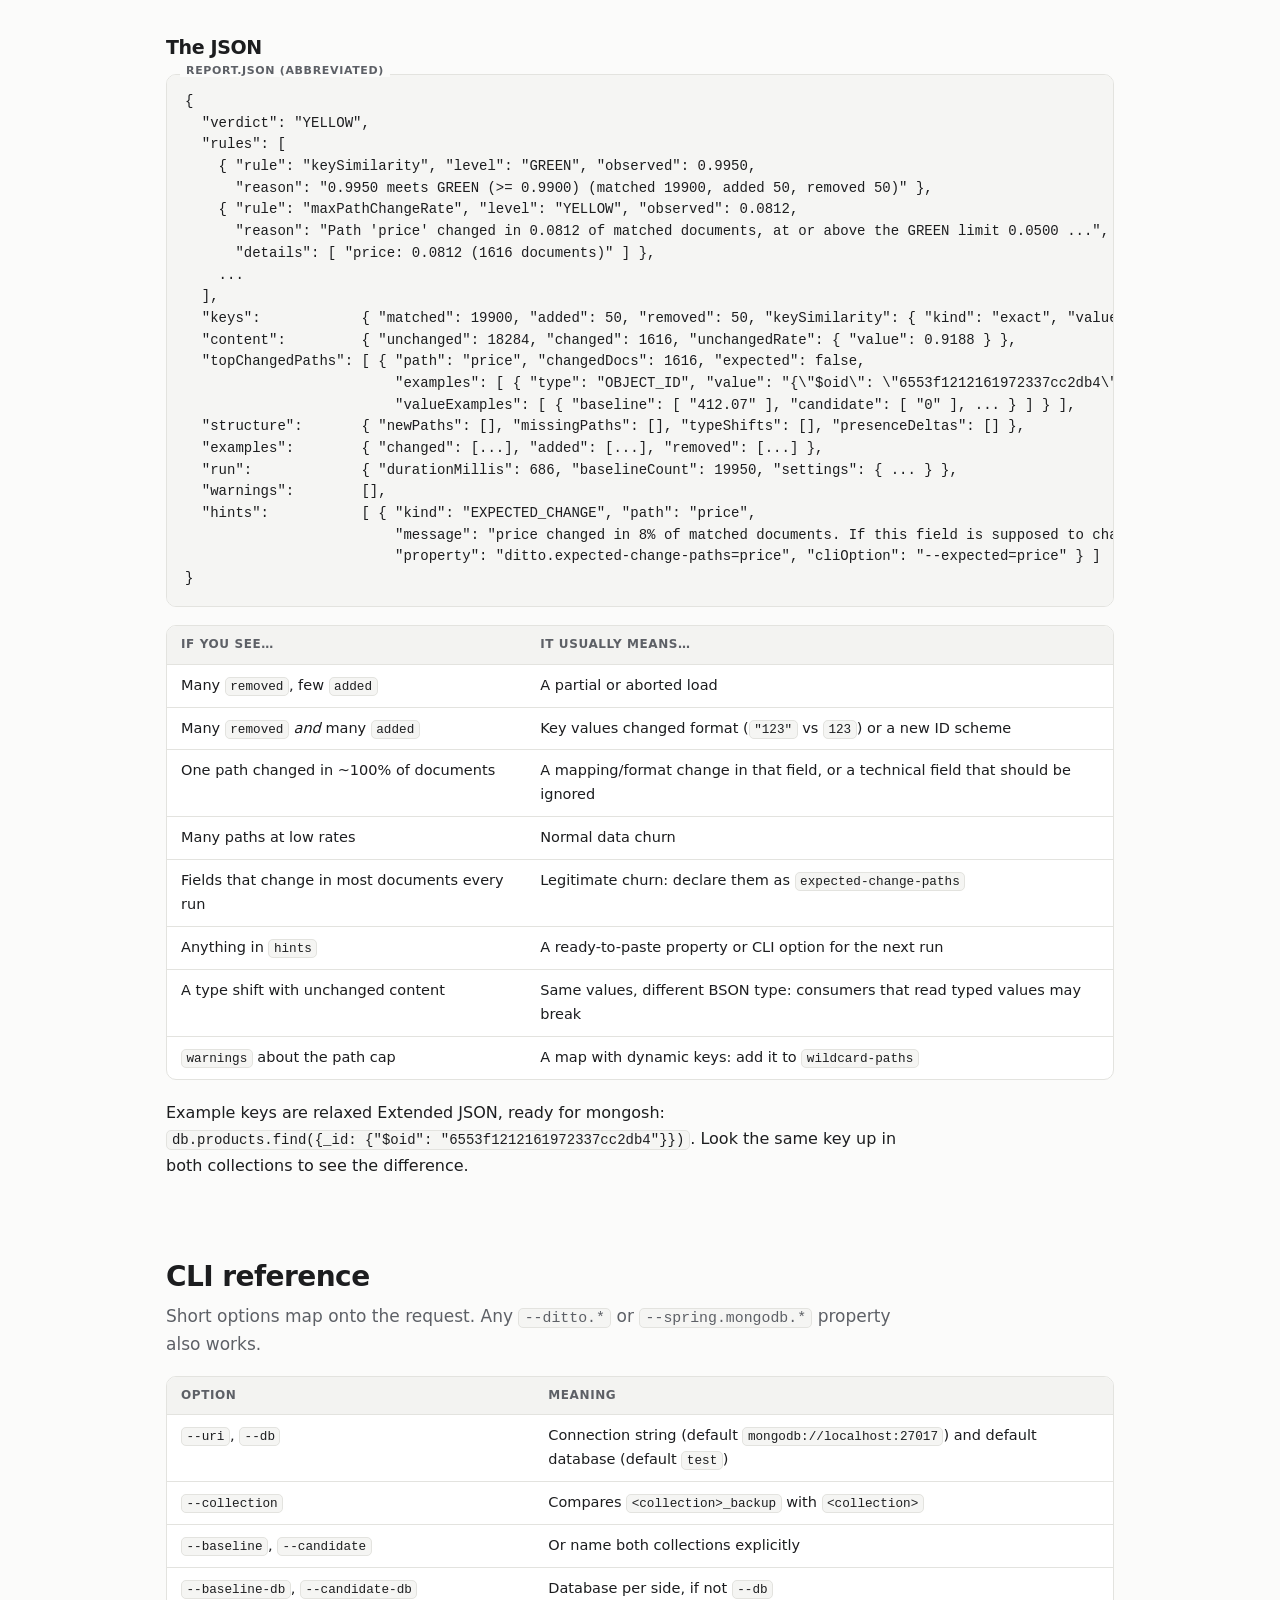
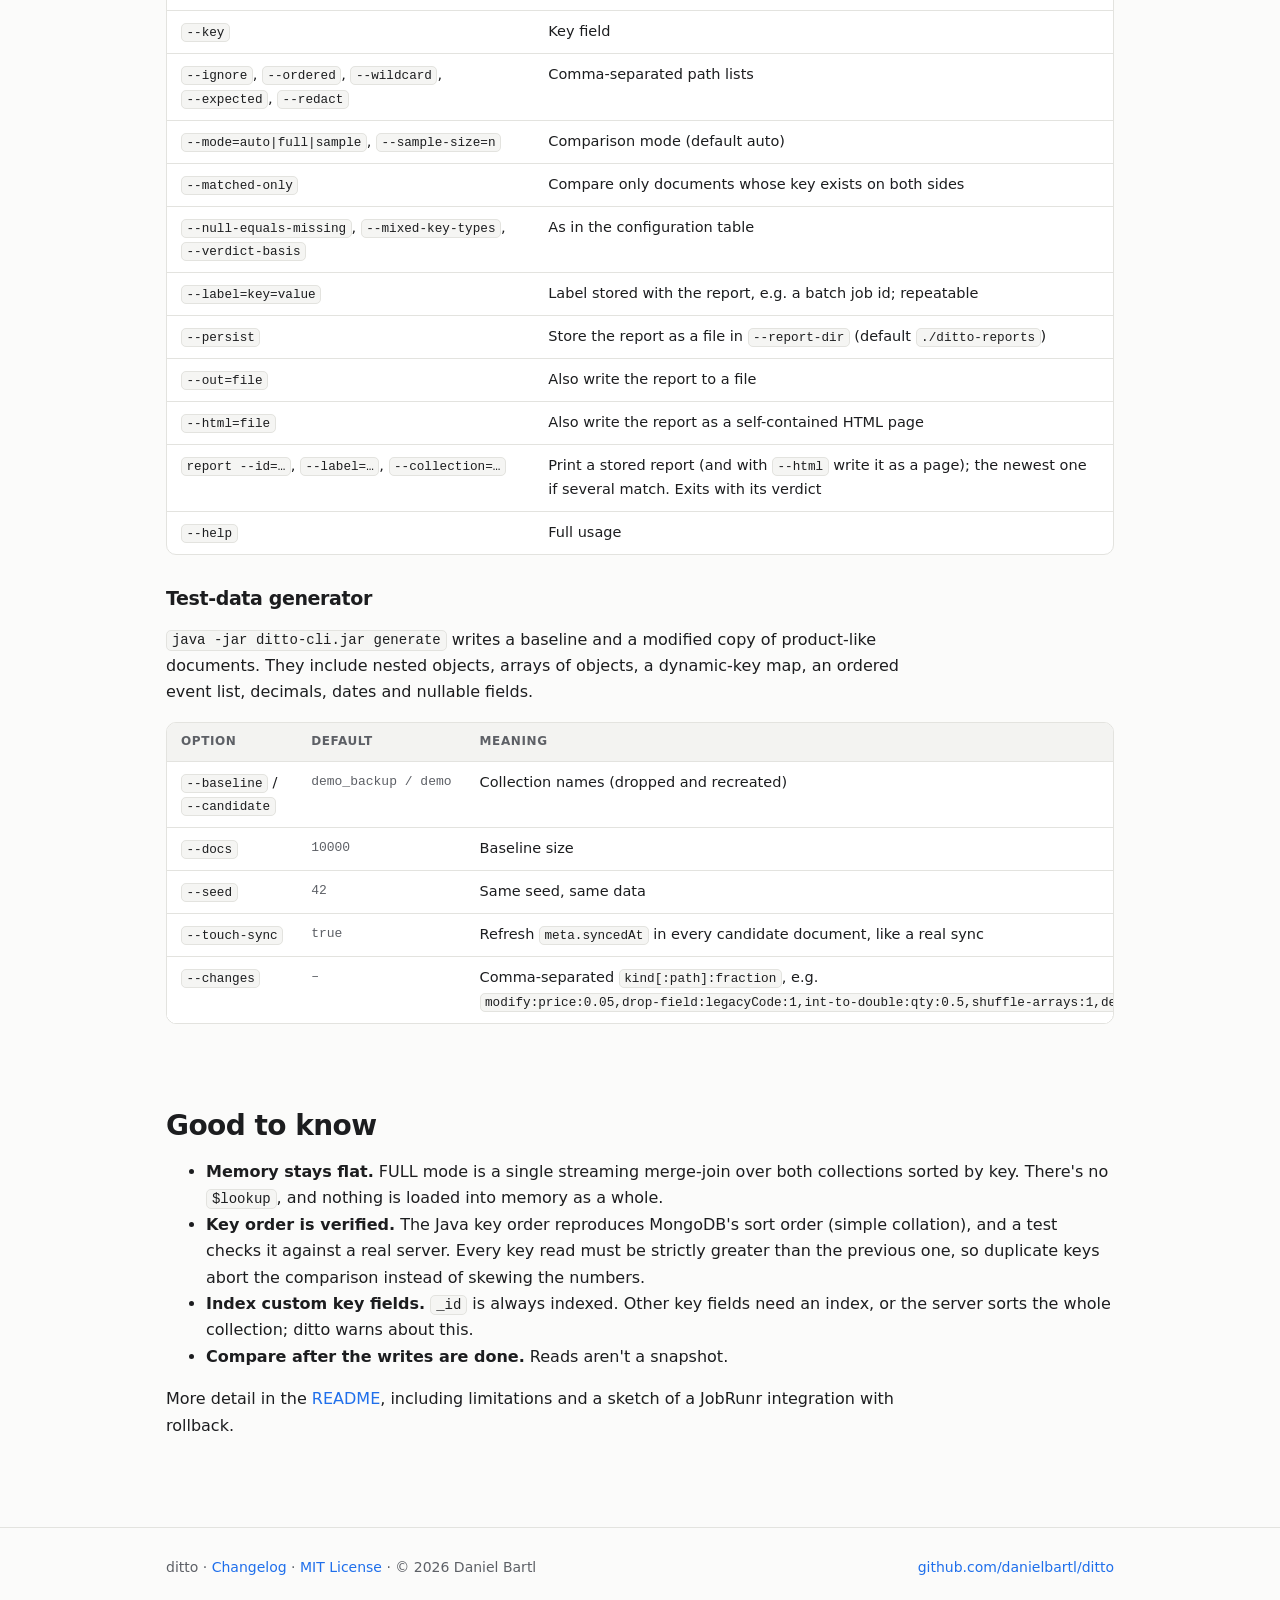
==== commit 81c5f091: "Document report files as the default storage README: persisting reports as files (directory, volumes" ====
--- a/docs/index.html
+++ b/docs/index.html
@@ -598,7 +598,7 @@
           last runs of the same comparison:</p>
         <div class="code"><span class="label">application.yml</span><pre>ditto:
   persistence:
-    enabled: true                     <span class="c"># stores reports in comparison_reports</span>
+    enabled: true                     <span class="c"># stores every report as a JSON file in ./ditto-reports</span>
   adaptive-thresholds:
     enabled: true                     <span class="c"># after 5 runs: GREEN within 2σ, YELLOW within 3σ of the mean</span></pre></div>
         <p>ditto uses the last 20 non-RED runs, so a broken run doesn't lower the bar for the next one. The report says
@@ -647,7 +647,7 @@
       <tr><td><code>expected-change-paths</code></td><td><code>expectedChangePaths</code></td><td class="def">–</td><td>Fields that are supposed to change (prices, counters): reported, not counted against the verdict</td></tr>
       <tr><td><code>key-field</code></td><td><code>keyField</code></td><td class="def">_id</td><td>Top-level field matching documents. Must be unique on both sides</td></tr>
       <tr><td><code>mode</code></td><td><code>fullScan()</code> / <code>sample(n)</code></td><td class="def">AUTO</td><td><code>AUTO</code>, <code>FULL</code> or <code>SAMPLE</code></td></tr>
-      <tr><td><code>persistence.enabled</code></td><td>–</td><td class="def">false</td><td>Store every report; also switches on thresholds learned from history</td></tr>
+      <tr><td><code>persistence.enabled</code></td><td>–</td><td class="def">false</td><td>Store every report, as a JSON file by default; also switches on thresholds learned from history</td></tr>
       <tr><td><code>thresholds.key-similarity.green / .yellow</code></td><td rowspan="3"><code>thresholds</code></td><td class="def">0.99 / 0.97</td><td><span class="chip green">GREEN</span> if ≥ green, <span class="chip yellow">YELLOW</span> if ≥ yellow, else <span class="chip red">RED</span></td></tr>
       <tr><td><code>thresholds.unchanged-rate.green / .yellow</code></td><td class="def">0.95 / 0.85</td><td>Same: higher is better</td></tr>
       <tr><td><code>thresholds.max-path-change-rate.green / .yellow</code></td><td class="def">0.05 / 0.20</td><td><span class="chip green">GREEN</span> if &lt; green, <span class="chip yellow">YELLOW</span> if &lt; yellow, else <span class="chip red">RED</span></td></tr>
@@ -700,8 +700,10 @@
         <h3>Report, persistence and resources</h3>
         <div class="table"><table>
           <tr><th>Property</th><th>Default</th><th>Meaning</th></tr>
-          <tr><td><code>persistence.collection</code> / <code>.database</code></td><td class="def">comparison_reports / default</td><td>Where reports are stored</td></tr>
-          <tr><td><code>persistence.retention</code></td><td class="def">forever</td><td>How long reports are kept, e.g. <code>365d</code> (TTL index)</td></tr>
+          <tr><td><code>persistence.storage</code></td><td class="def">file</td><td><code>file</code>: a JSON file per report; <code>database</code>: in the compared MongoDB database or OpenSearch cluster</td></tr>
+          <tr><td><code>persistence.directory</code></td><td class="def">ditto-reports</td><td>Directory of the report files; keep it on a volume so reports survive restarts</td></tr>
+          <tr><td><code>persistence.collection</code> / <code>.database</code></td><td class="def">comparison_reports / default</td><td>Where reports are stored with <code>storage=database</code></td></tr>
+          <tr><td><code>persistence.retention</code></td><td class="def">forever</td><td>How long reports are kept, e.g. <code>365d</code> (files and OpenSearch: deleted on save; MongoDB: TTL index)</td></tr>
           <tr><td><code>labels.&lt;key&gt;</code></td><td class="def">–</td><td>Labels stored with every report, e.g. <code>labels.environment=test</code></td></tr>
           <tr><td><code>max-examples</code></td><td class="def">20</td><td>Example keys per category and per changed path</td></tr>
           <tr><td><code>max-value-examples</code></td><td class="def">3</td><td>Before/after values per changed path; <code>0</code> disables them</td></tr>
@@ -784,7 +786,7 @@
       <tr><td><code>--matched-only</code></td><td>Compare only documents whose key exists on both sides</td></tr>
       <tr><td><code>--null-equals-missing</code>, <code>--mixed-key-types</code>, <code>--verdict-basis</code></td><td>As in the configuration table</td></tr>
       <tr><td><code>--label=key=value</code></td><td>Label stored with the report, e.g. a batch job id; repeatable</td></tr>
-      <tr><td><code>--persist</code></td><td>Store the report in MongoDB</td></tr>
+      <tr><td><code>--persist</code></td><td>Store the report as a file in <code>--report-dir</code> (default <code>./ditto-reports</code>)</td></tr>
       <tr><td><code>--out=file</code></td><td>Also write the report to a file</td></tr>
       <tr><td><code>--html=file</code></td><td>Also write the report as a self-contained HTML page</td></tr>
       <tr><td><code>report --id=…</code>, <code>--label=…</code>, <code>--collection=…</code></td><td>Print a stored report (and with <code>--html</code> write it as a page); the newest one if several match. Exits with its verdict</td></tr>
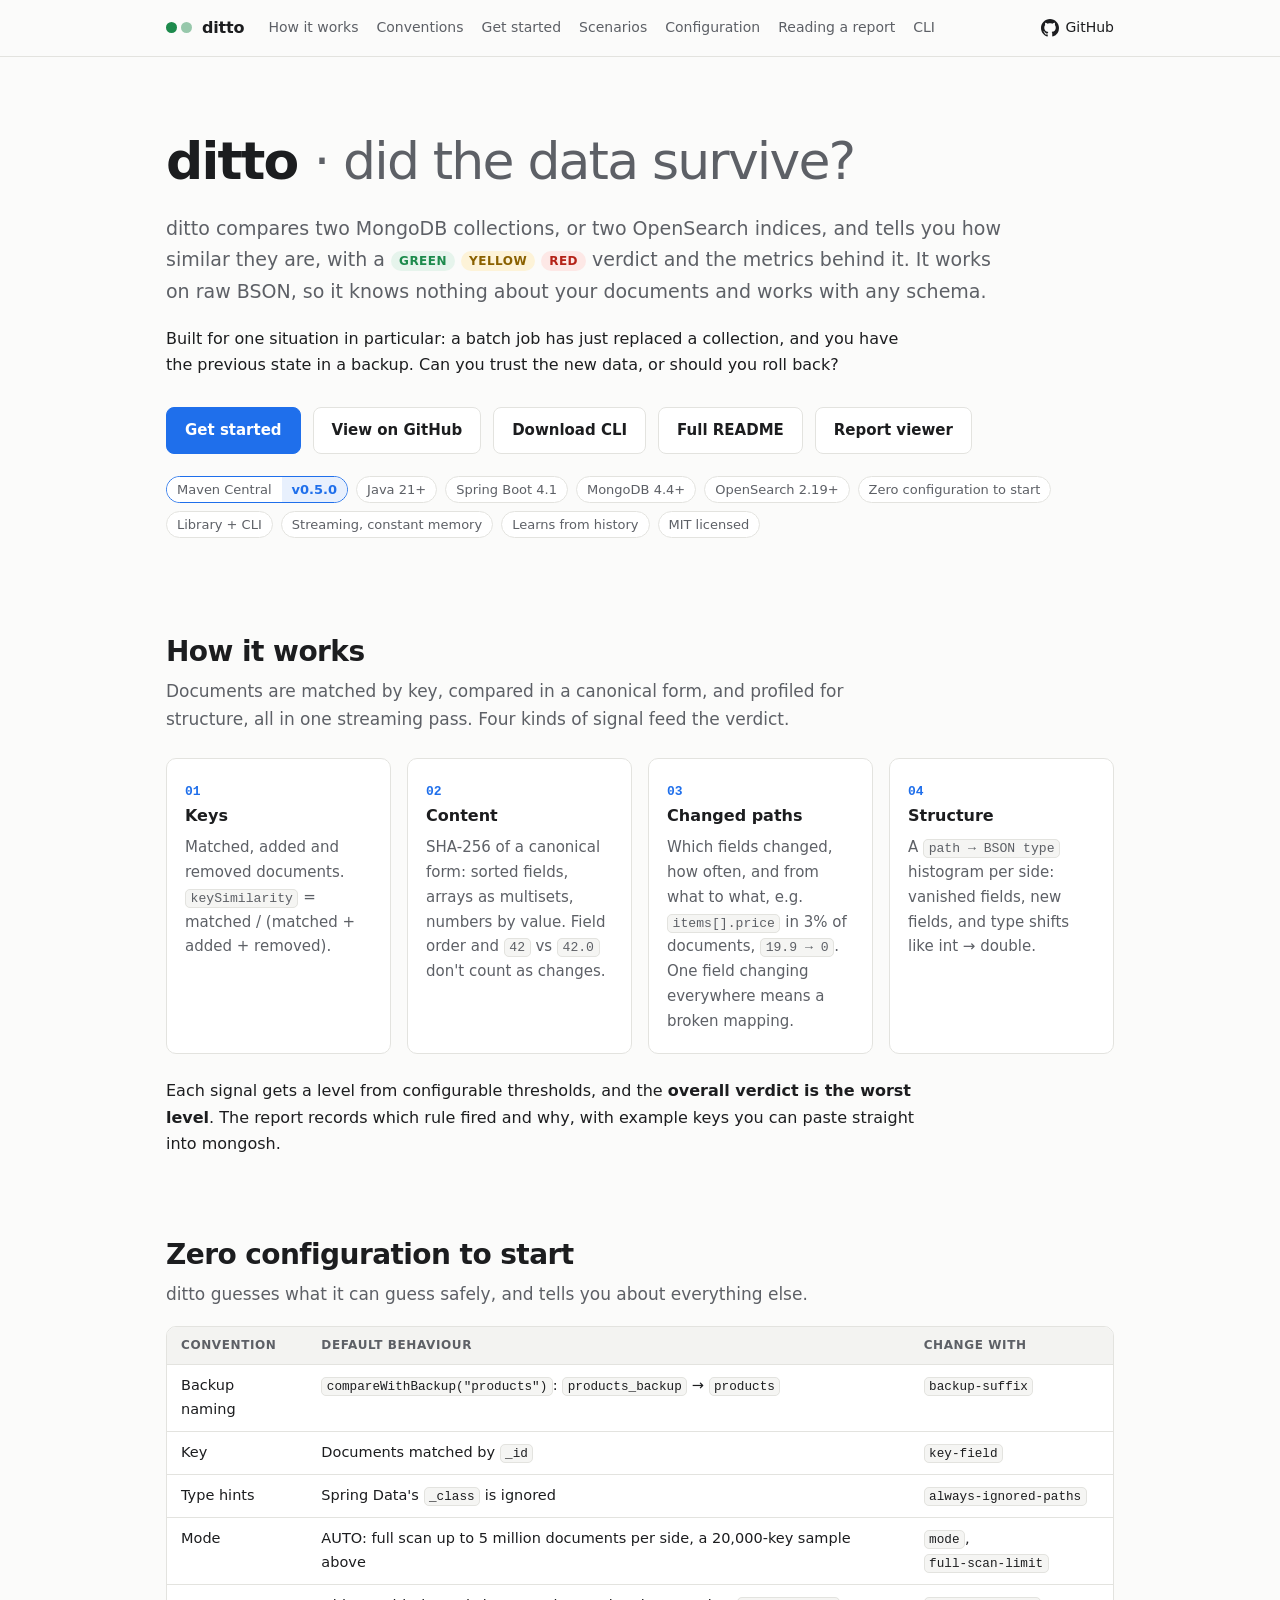
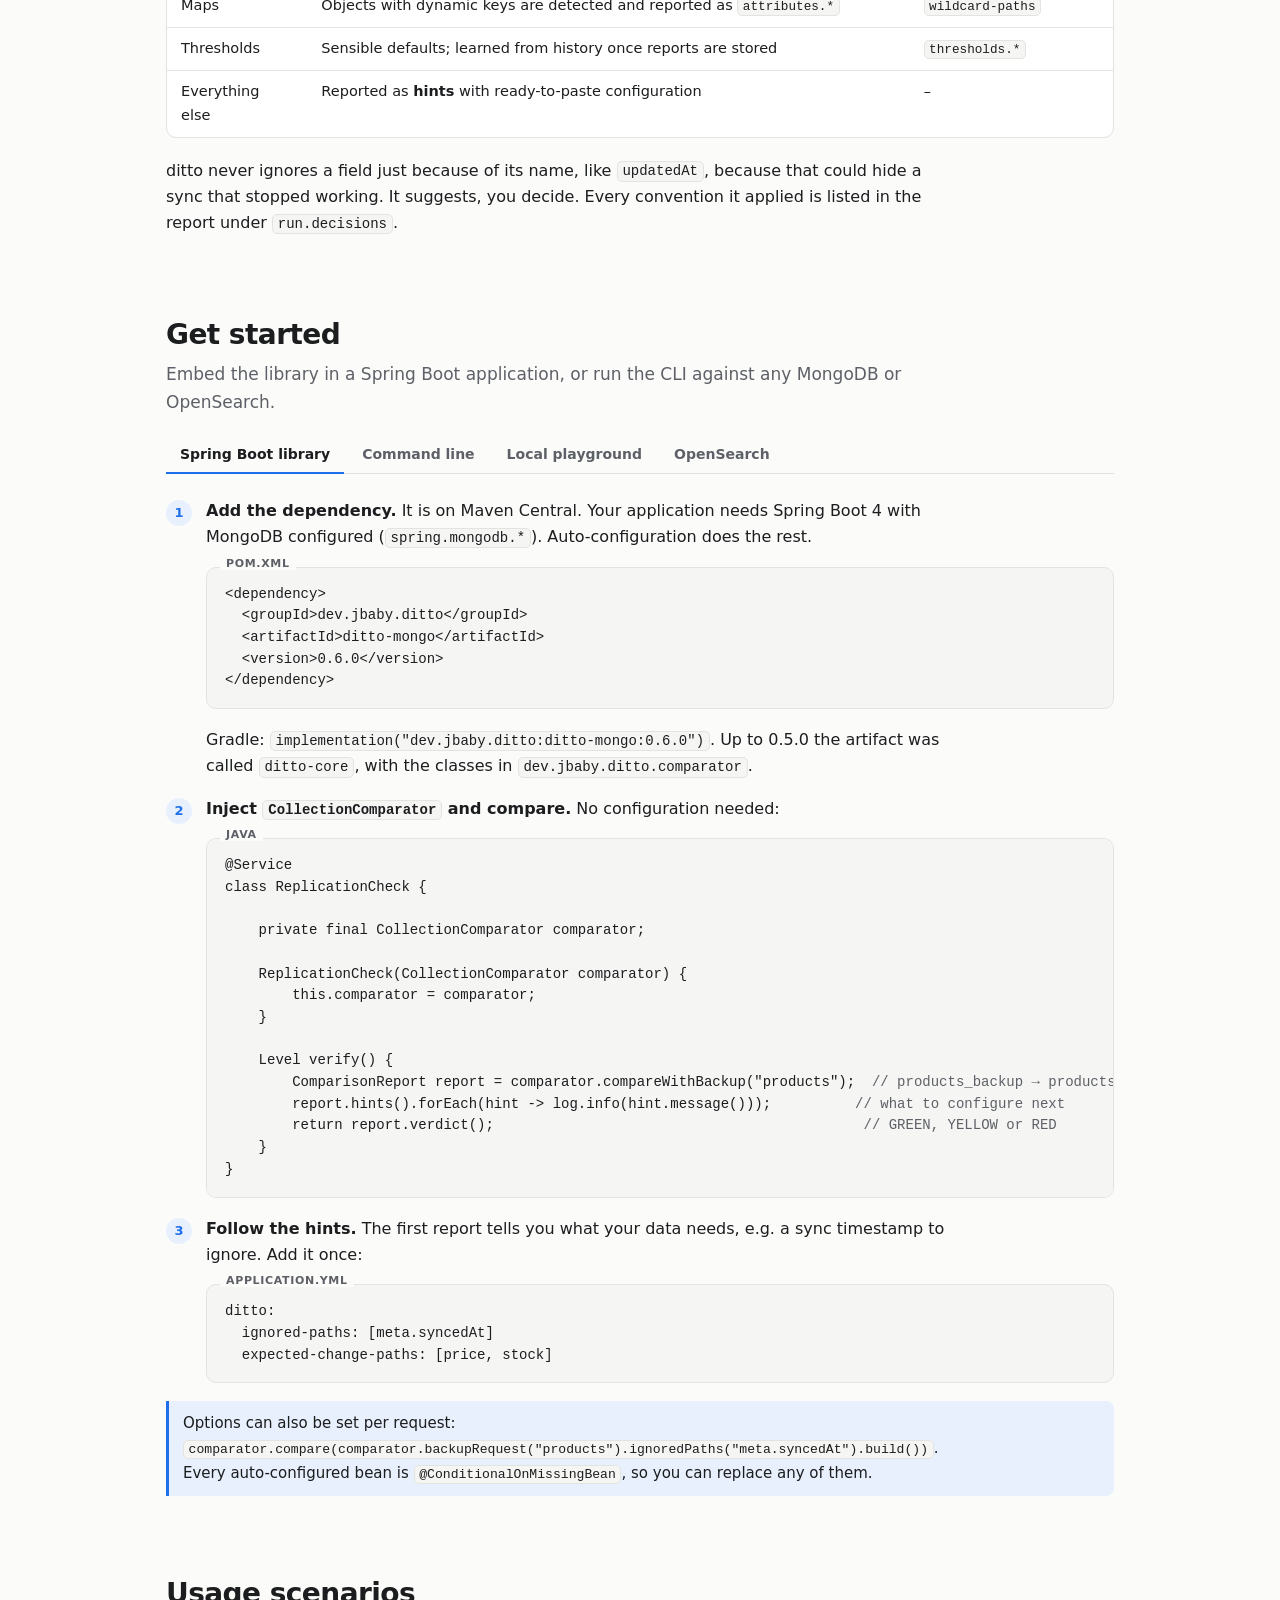
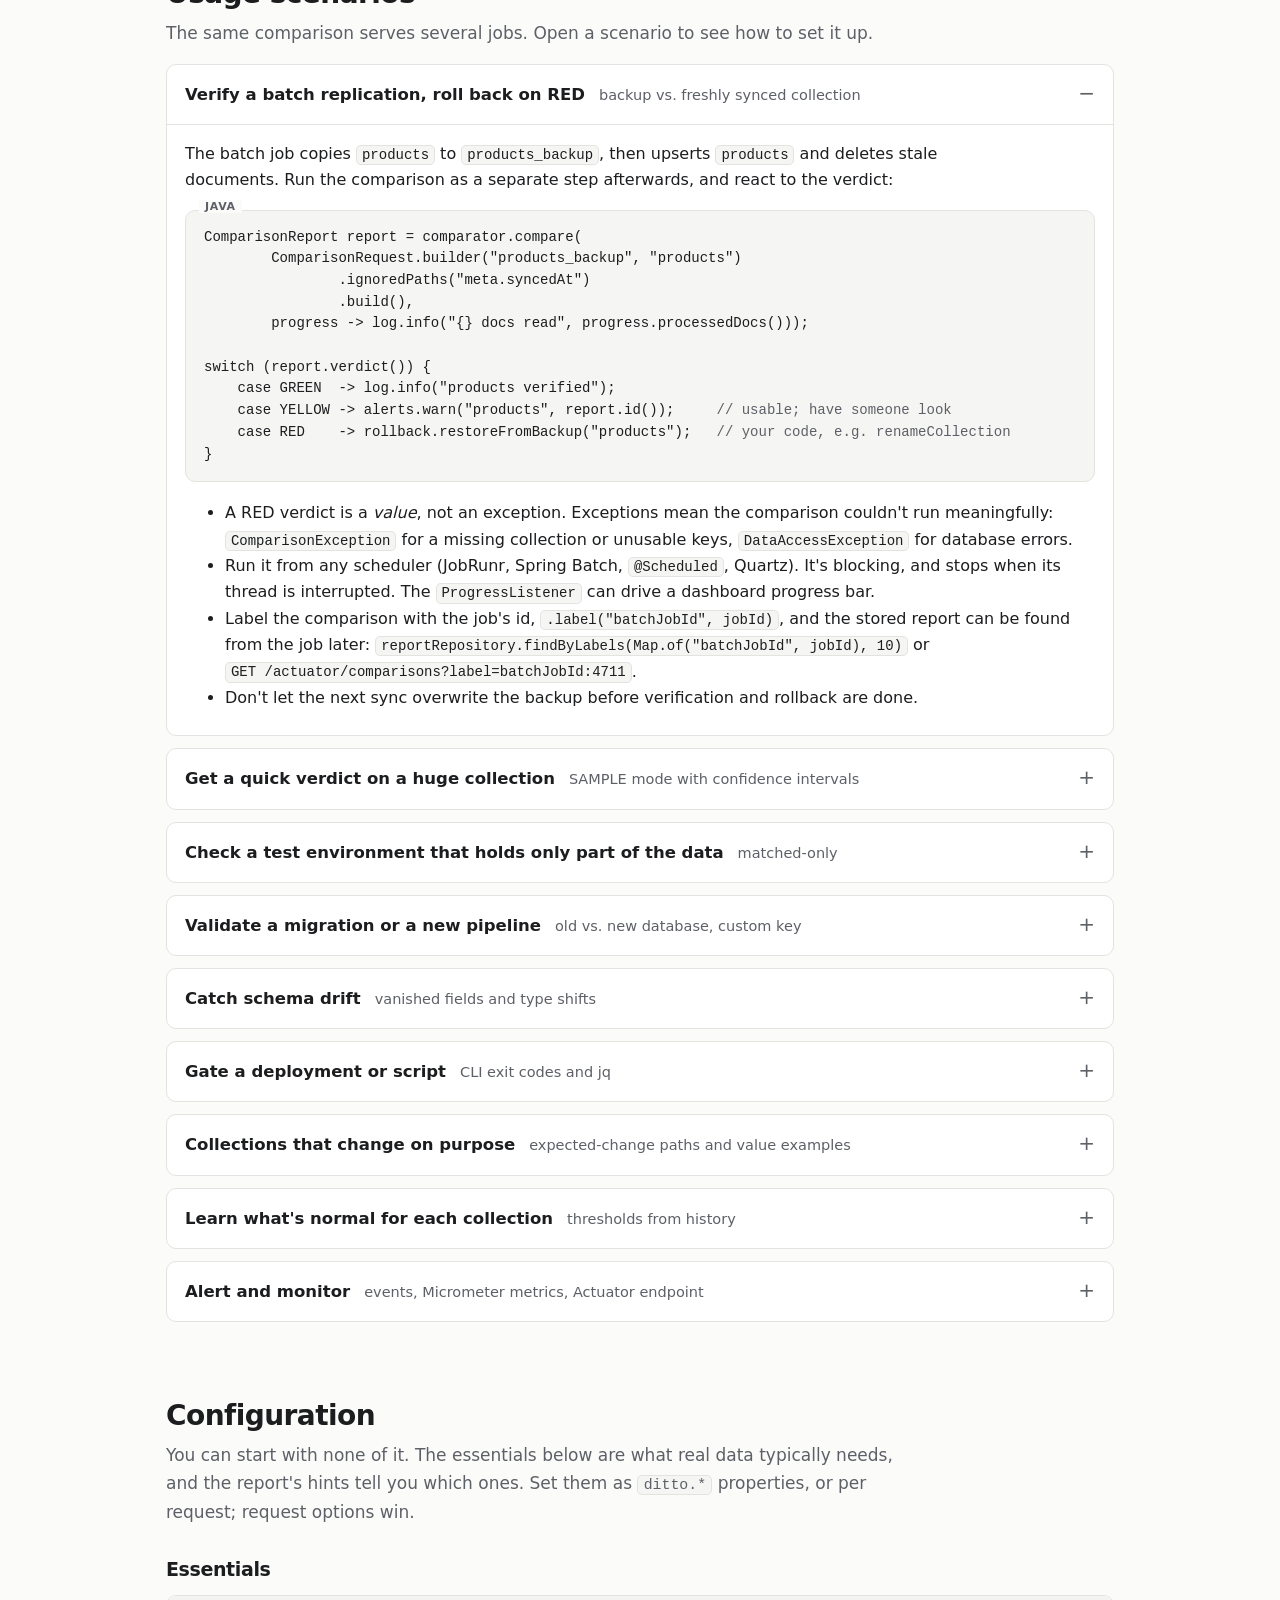
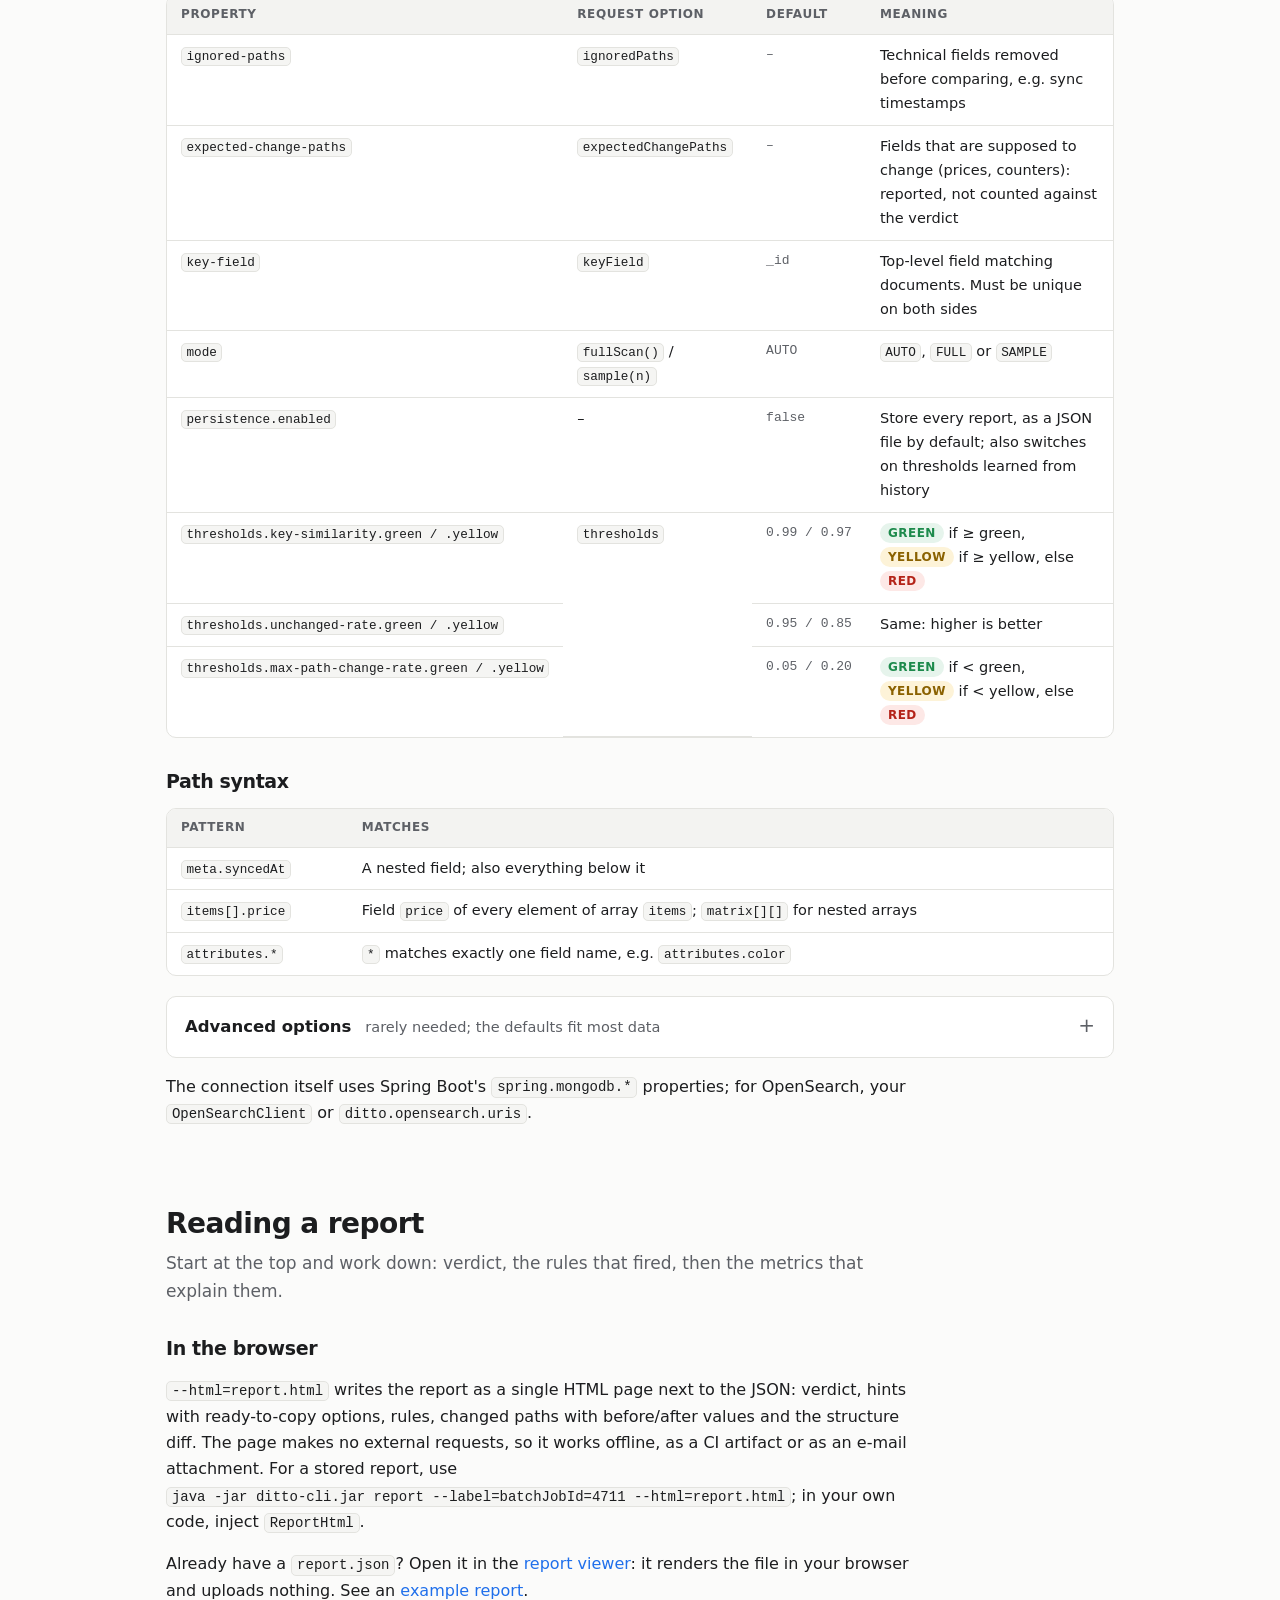
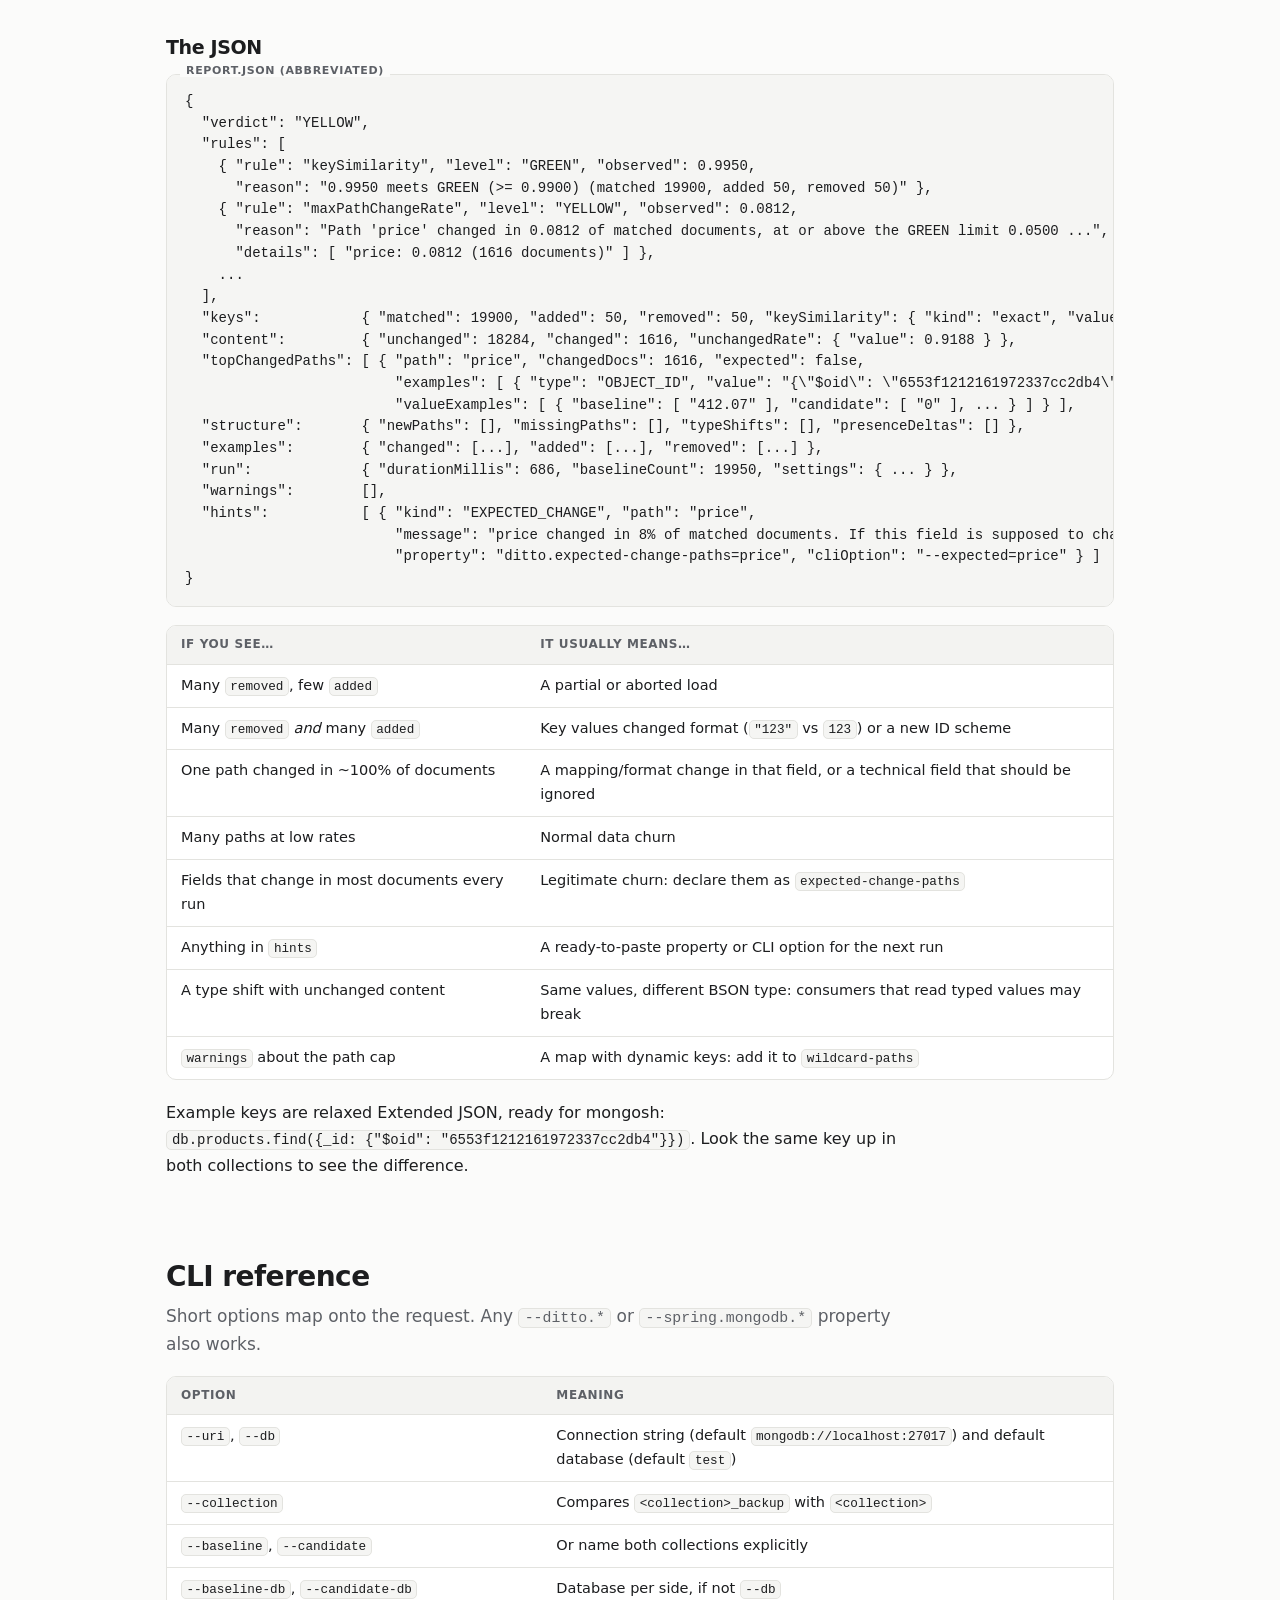
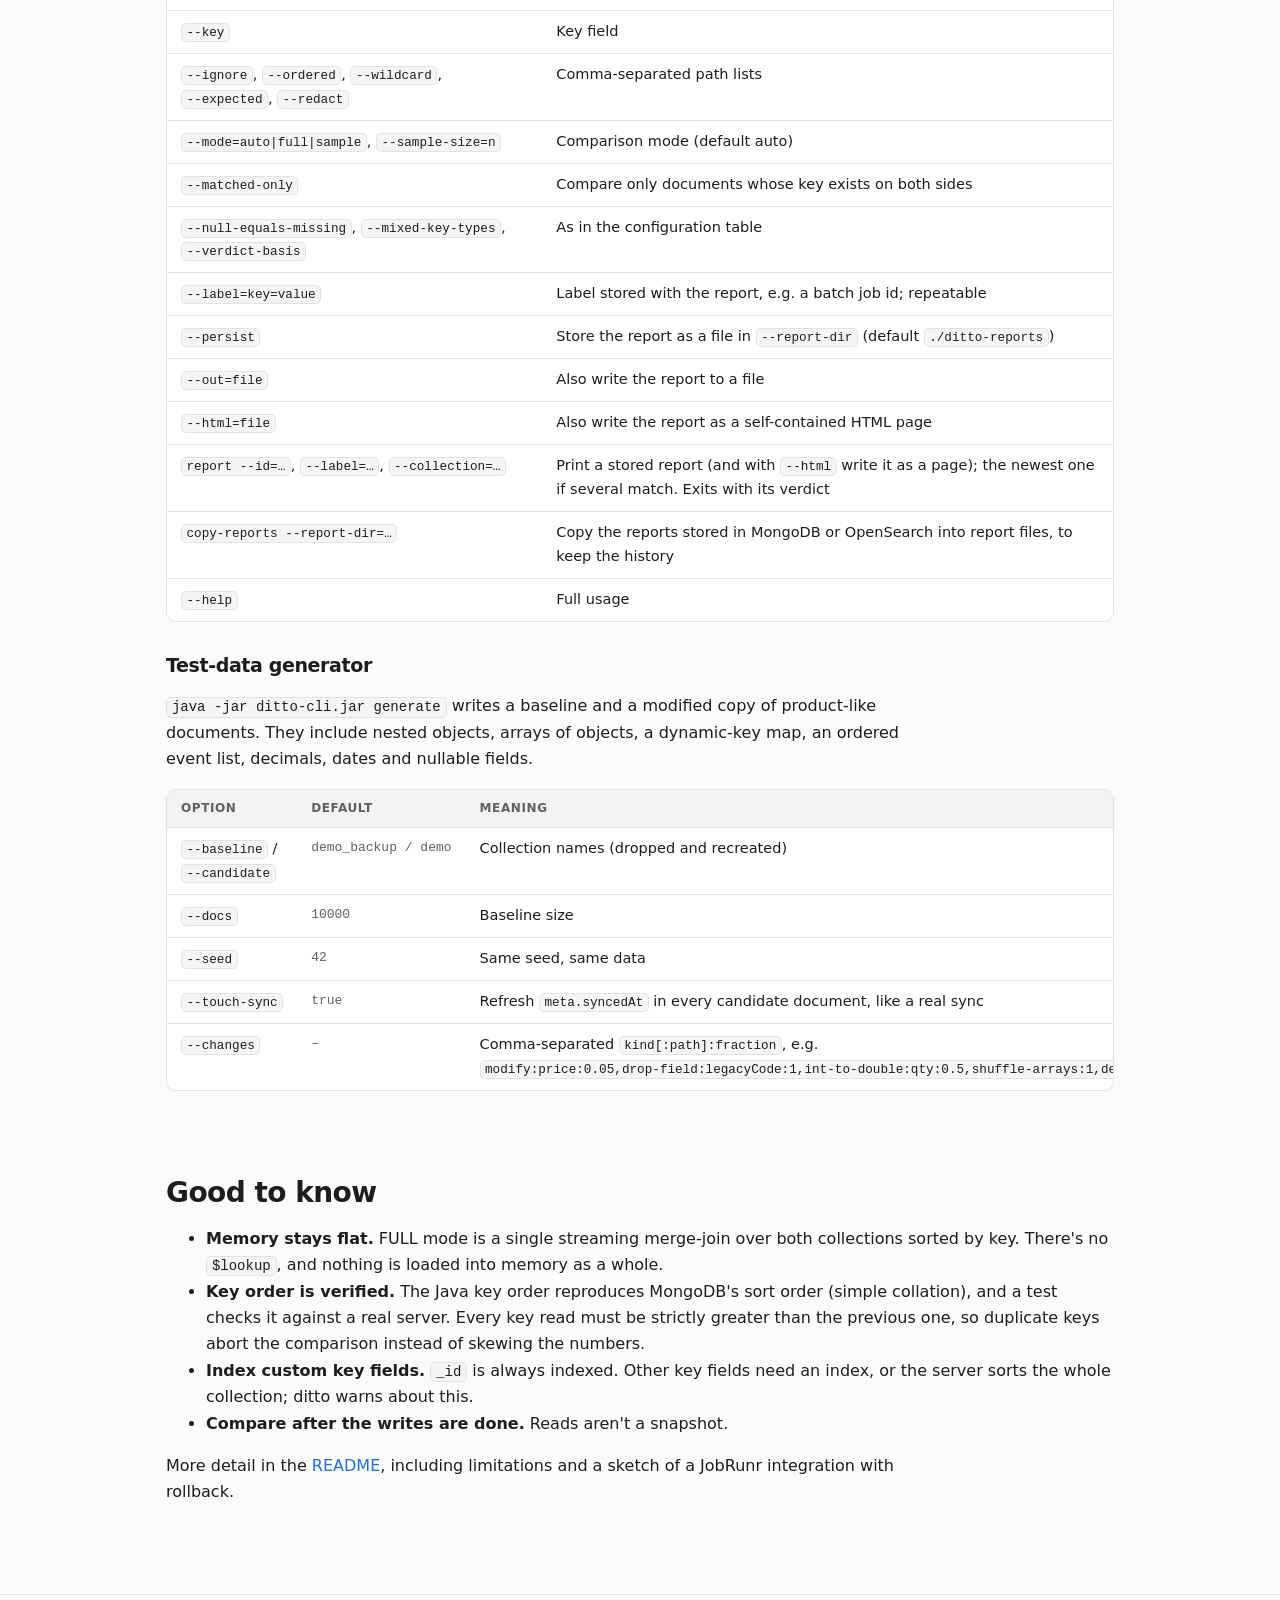
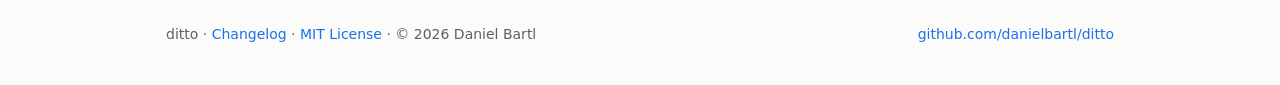
==== commit ab8dc078: "CLI copy-reports: copy stored reports from the database into report files Users switching from Mongo" ====
--- a/docs/index.html
+++ b/docs/index.html
@@ -790,6 +790,7 @@
       <tr><td><code>--out=file</code></td><td>Also write the report to a file</td></tr>
       <tr><td><code>--html=file</code></td><td>Also write the report as a self-contained HTML page</td></tr>
       <tr><td><code>report --id=…</code>, <code>--label=…</code>, <code>--collection=…</code></td><td>Print a stored report (and with <code>--html</code> write it as a page); the newest one if several match. Exits with its verdict</td></tr>
+      <tr><td><code>copy-reports --report-dir=…</code></td><td>Copy the reports stored in MongoDB or OpenSearch into report files, to keep the history</td></tr>
       <tr><td><code>--help</code></td><td>Full usage</td></tr>
     </table></div>
 
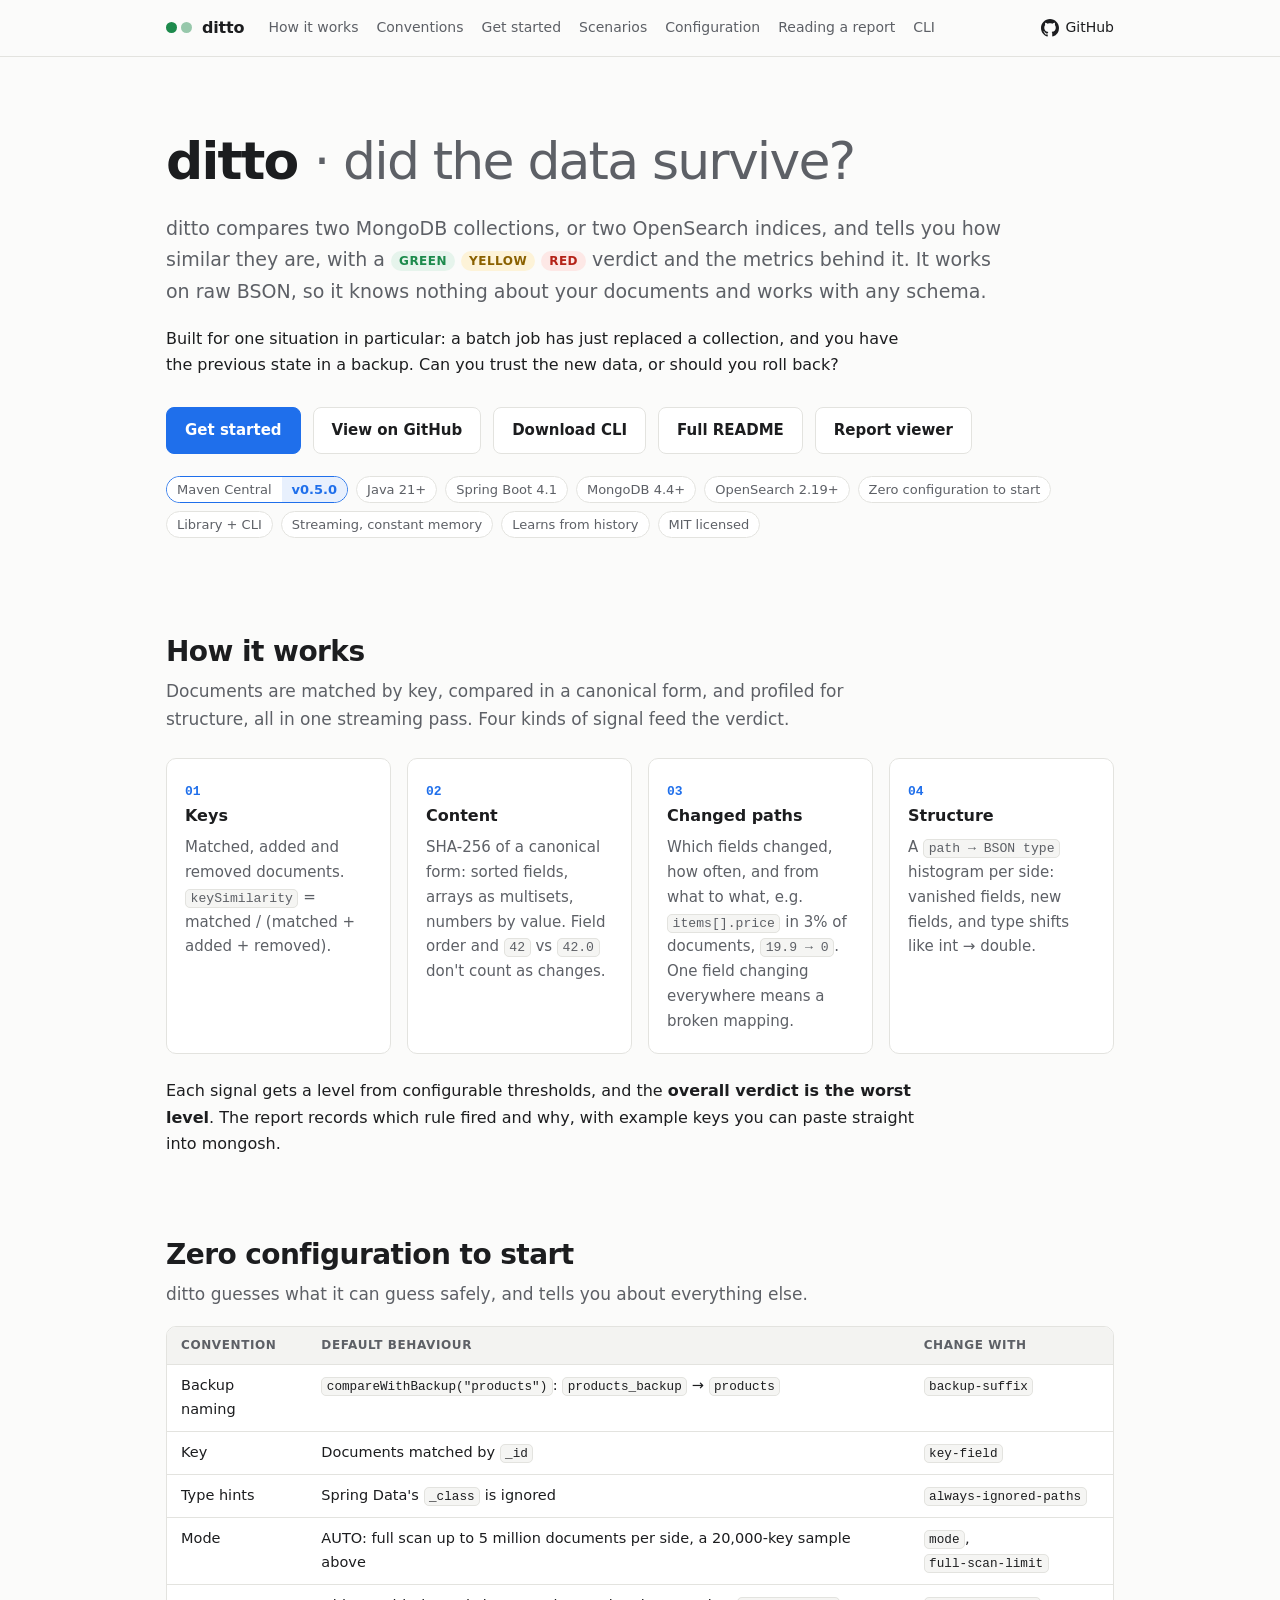
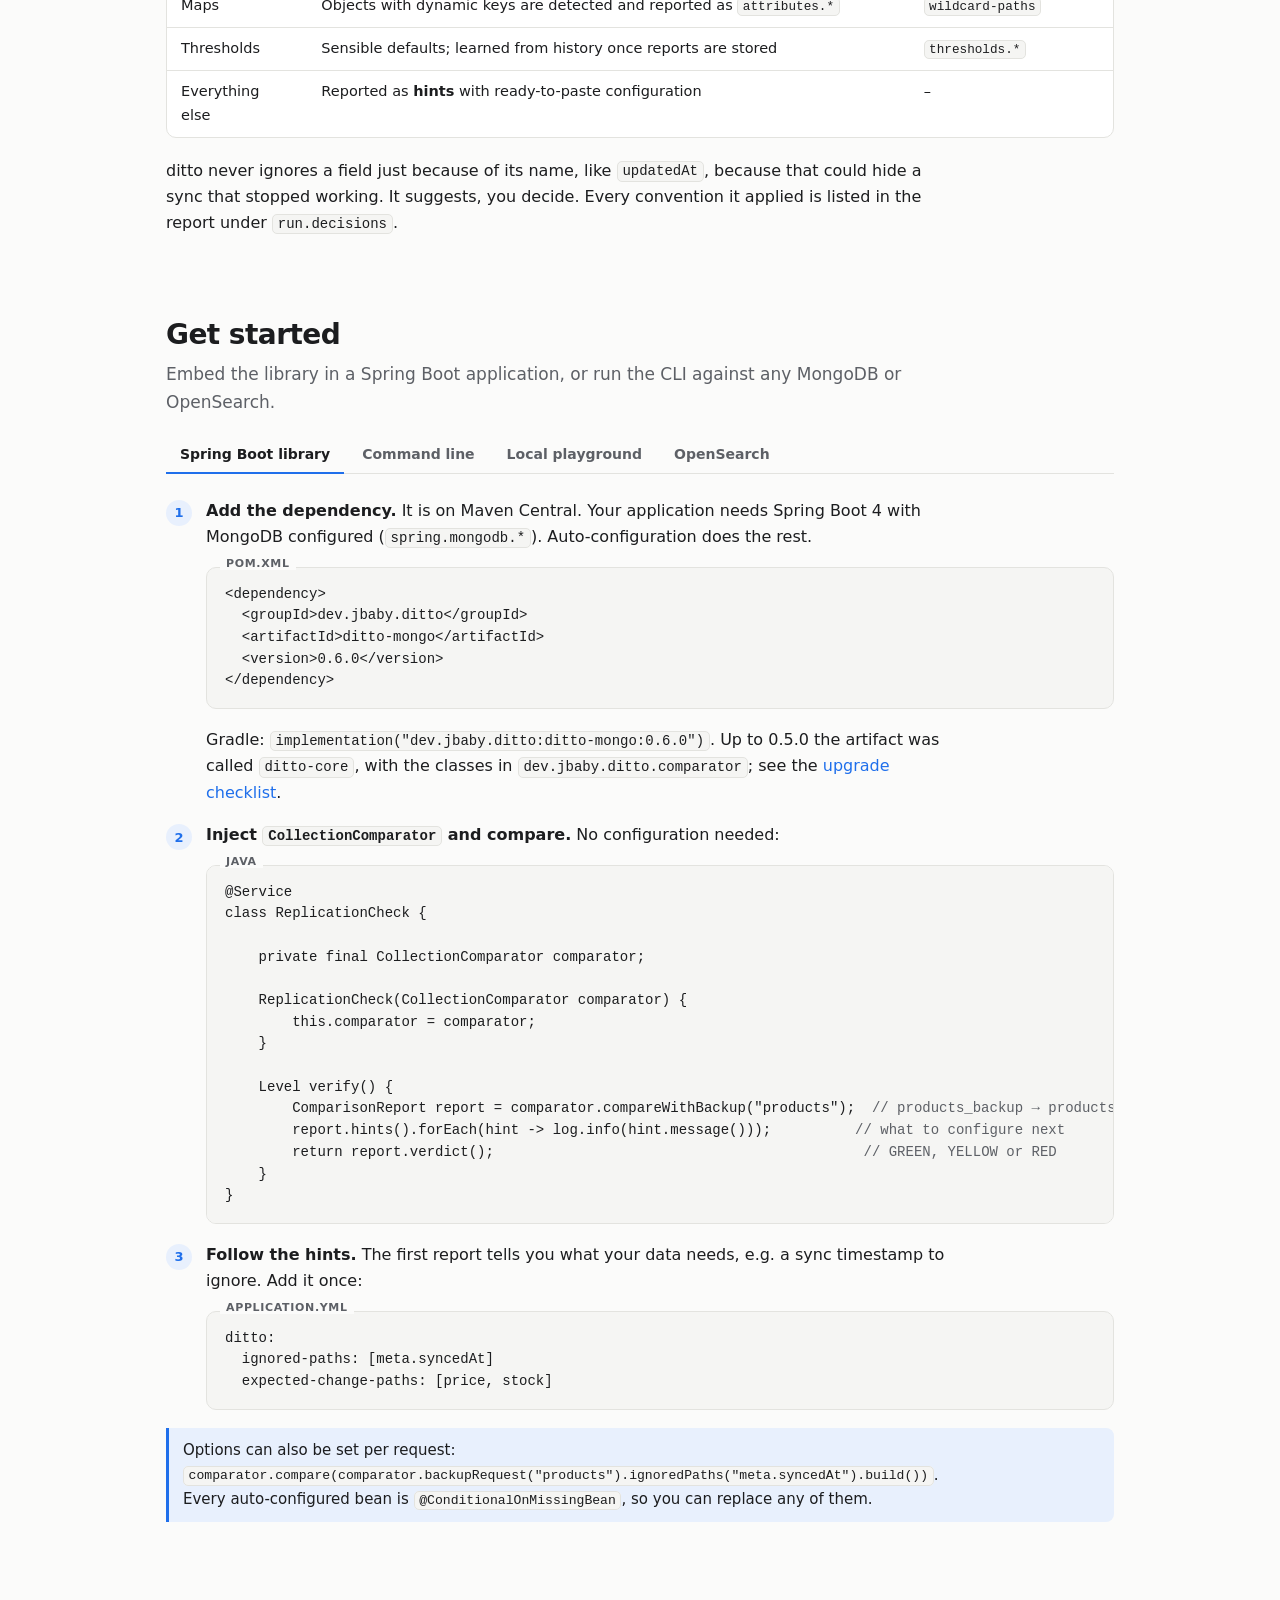
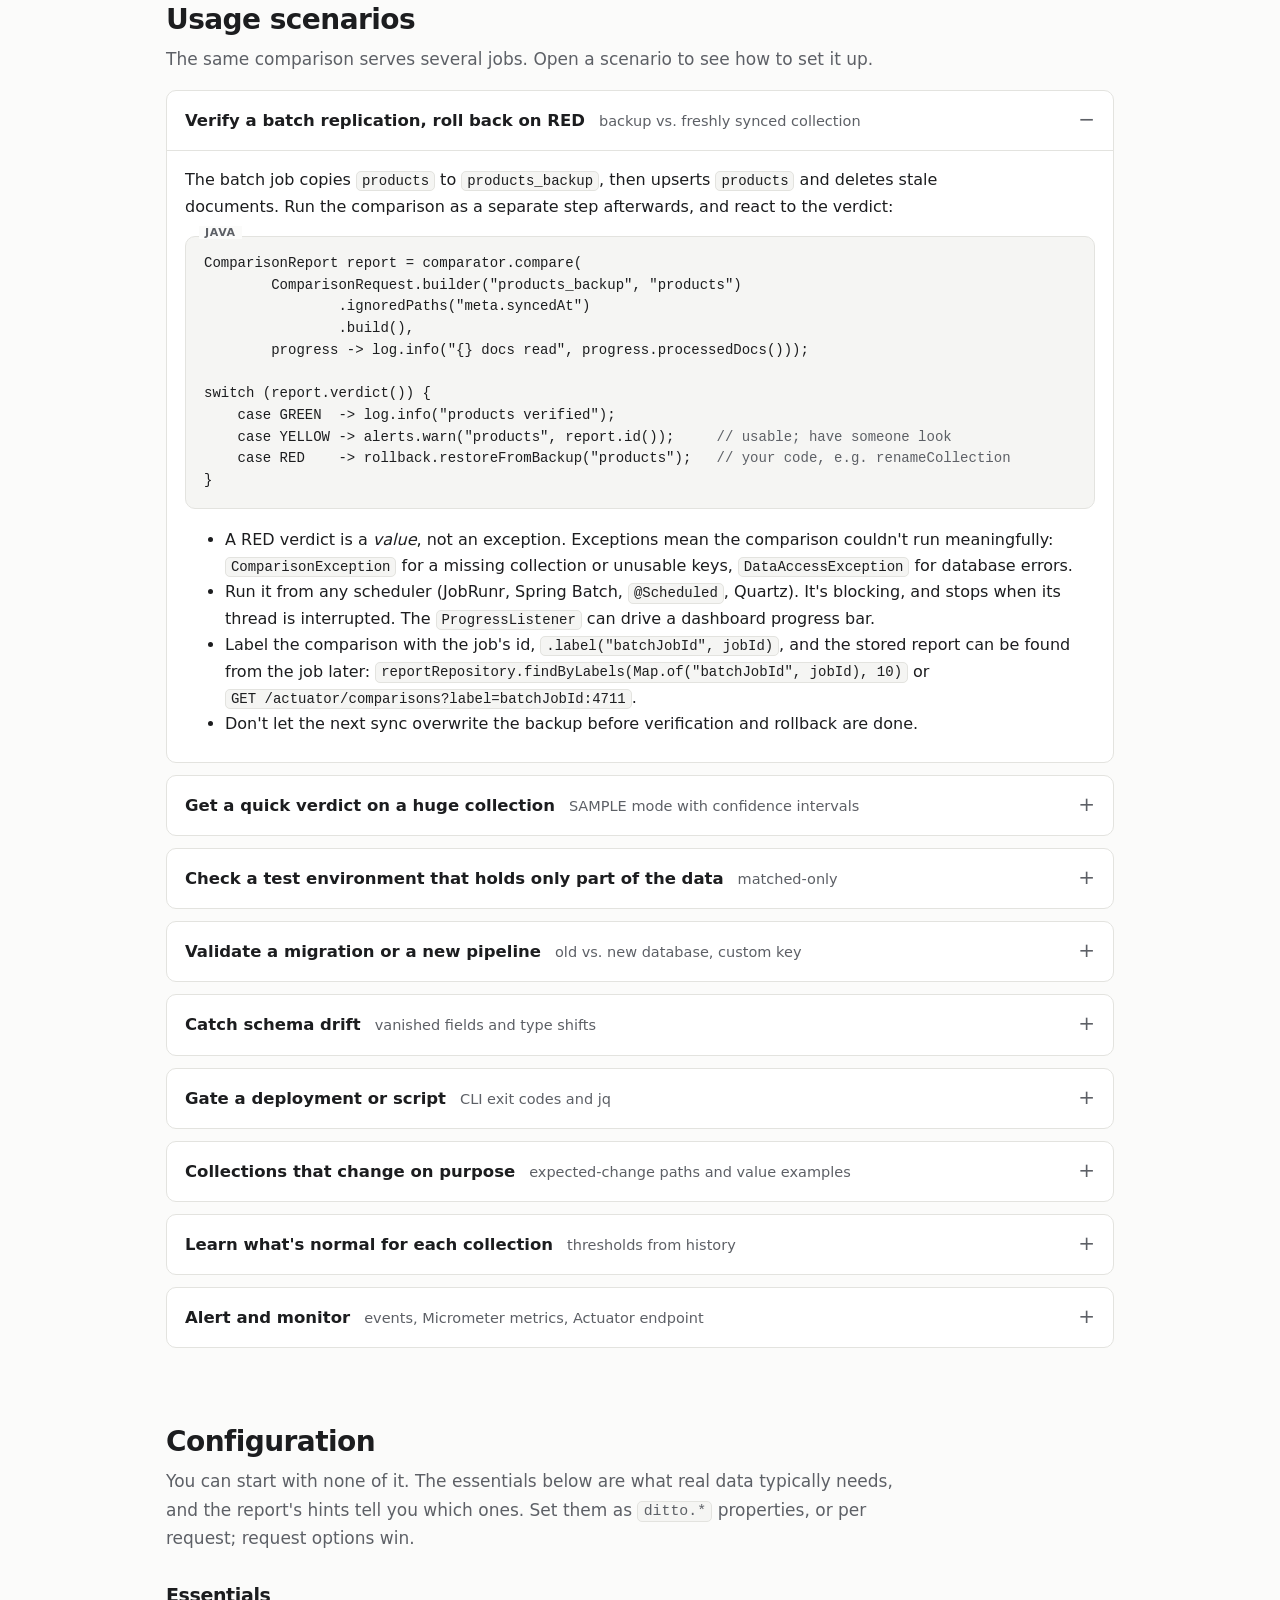
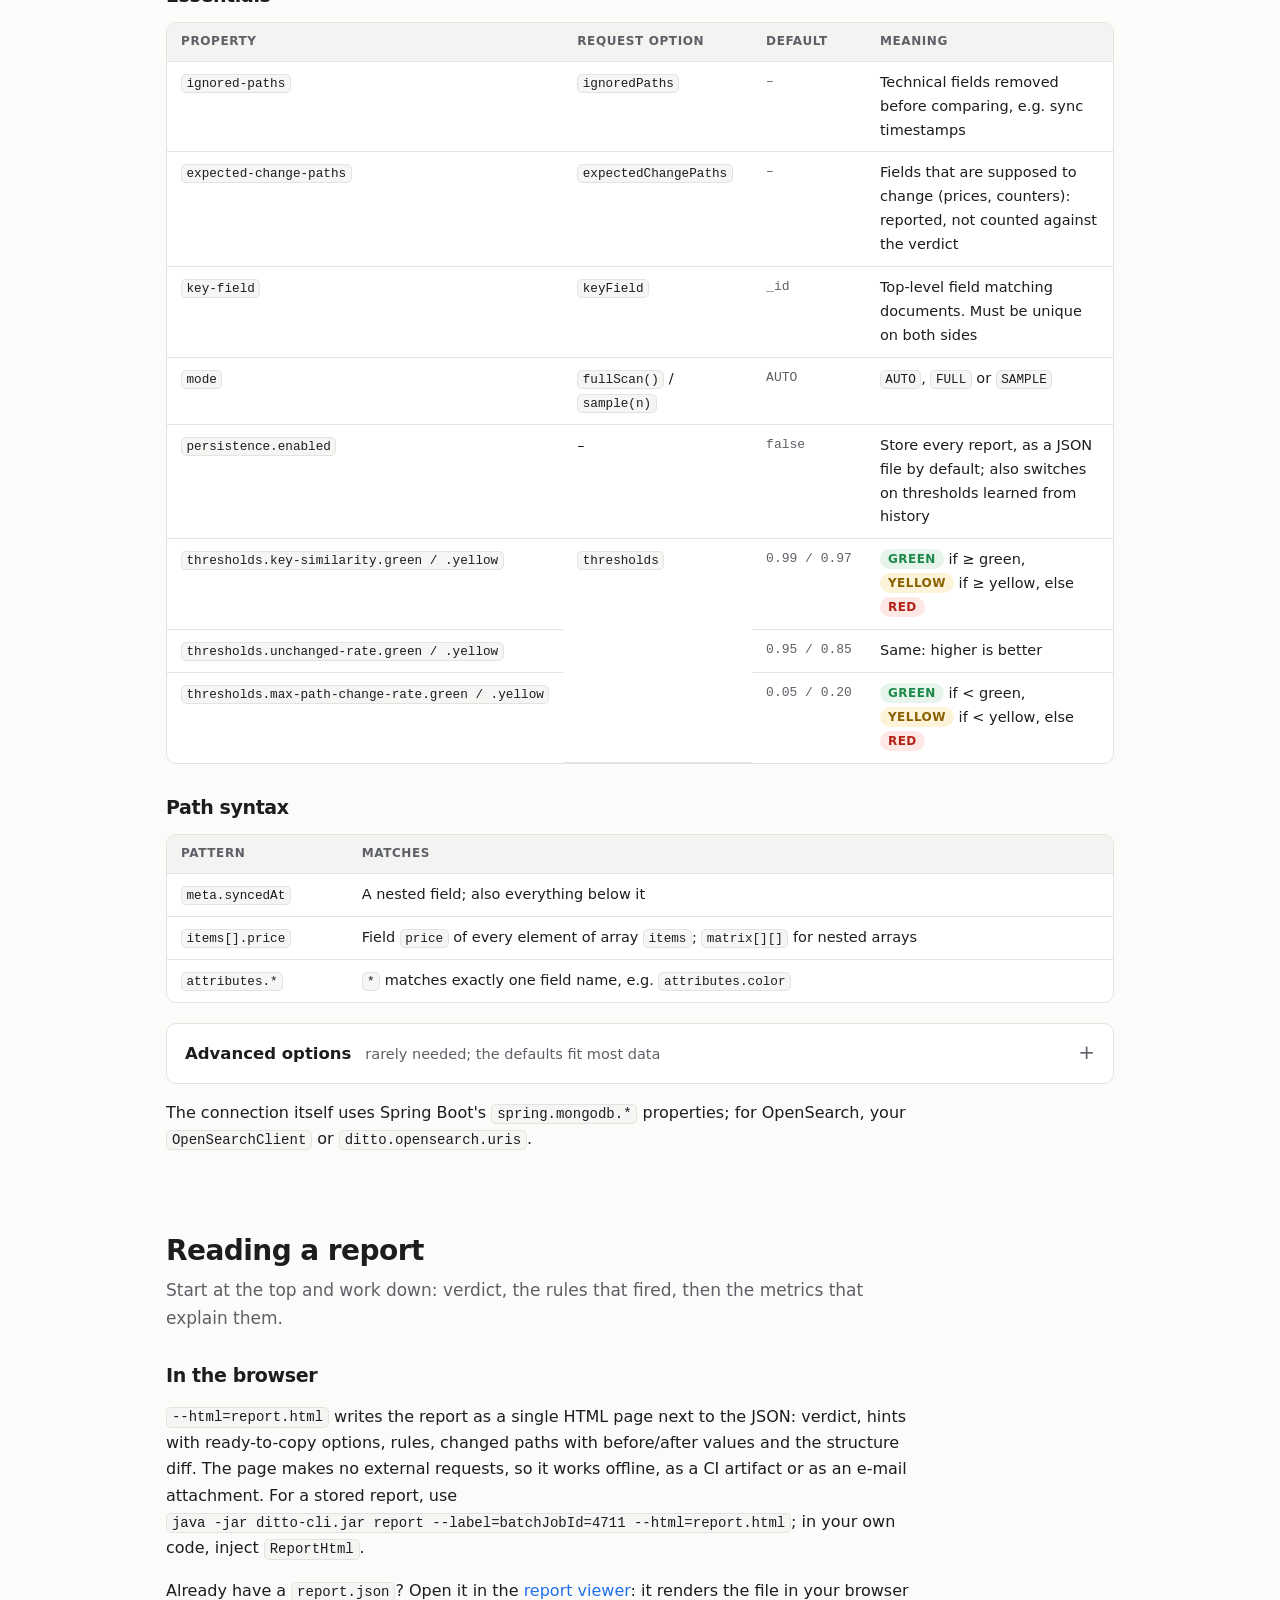
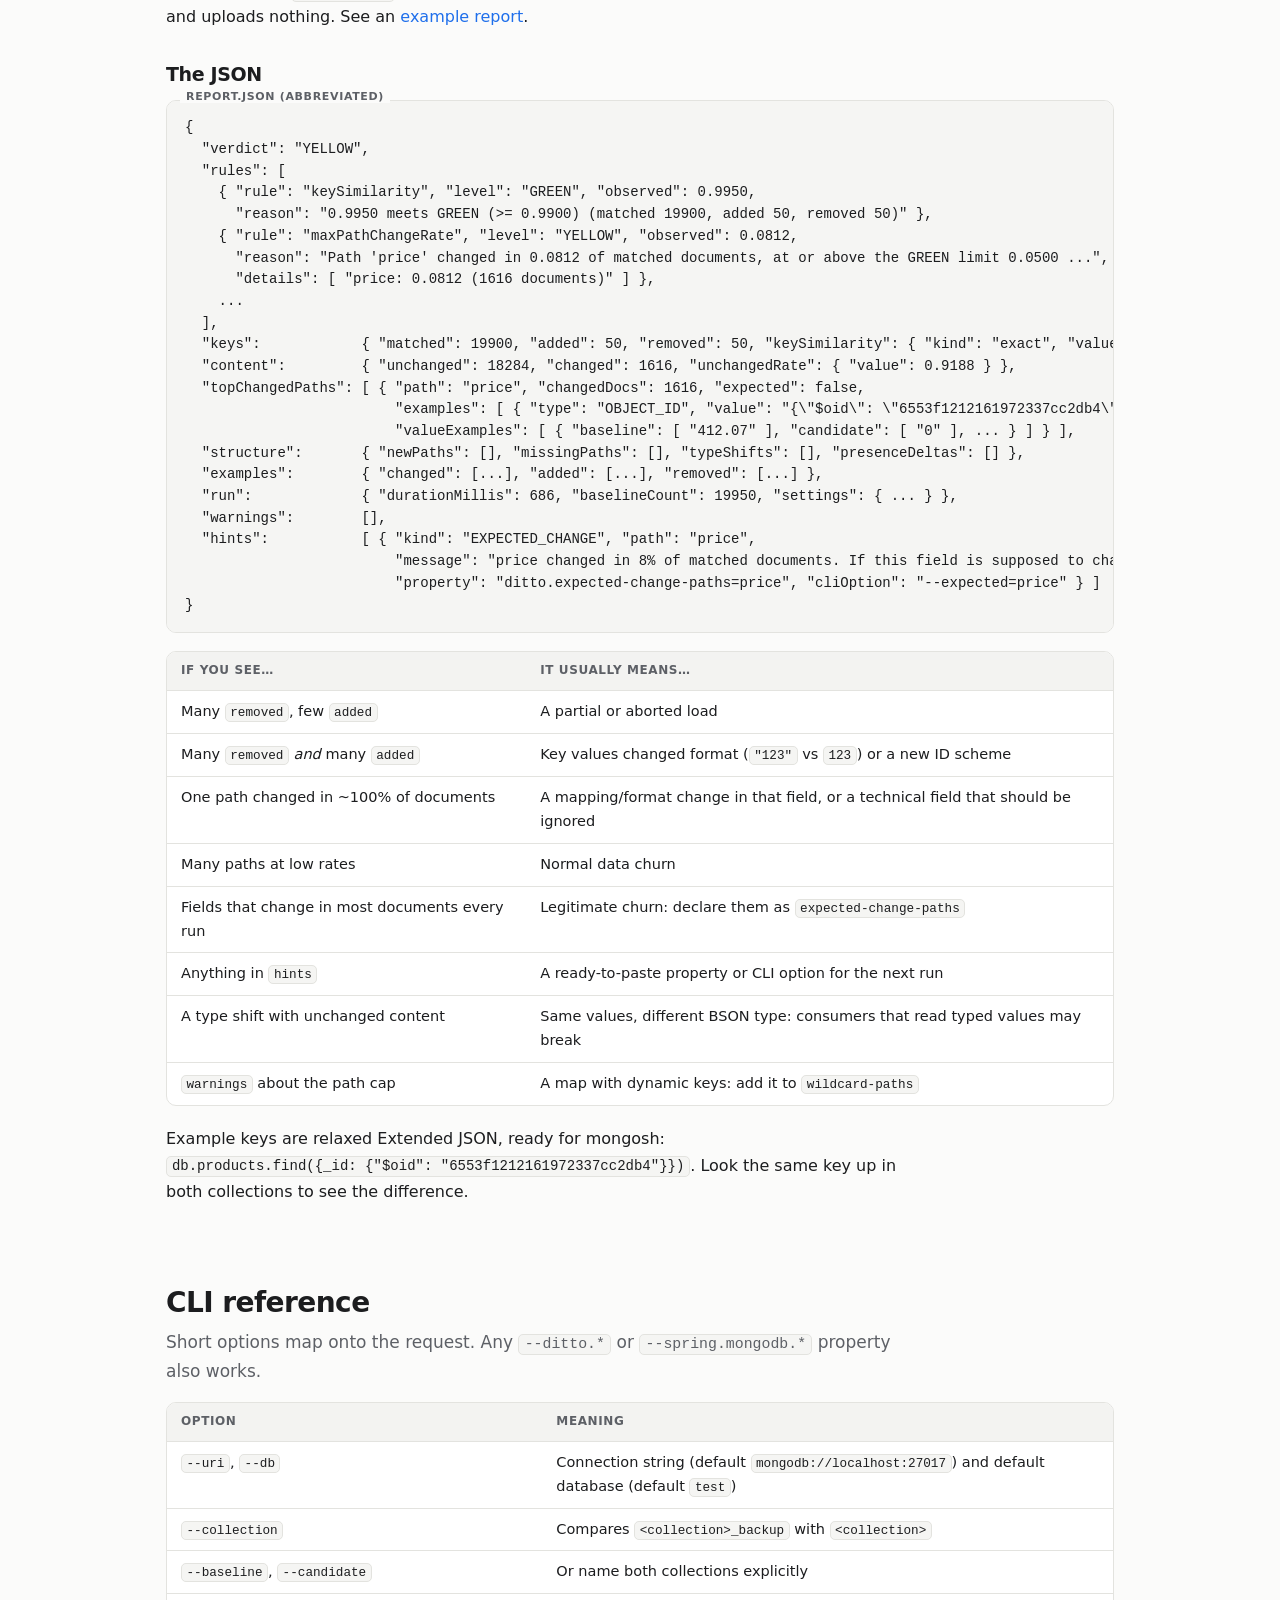
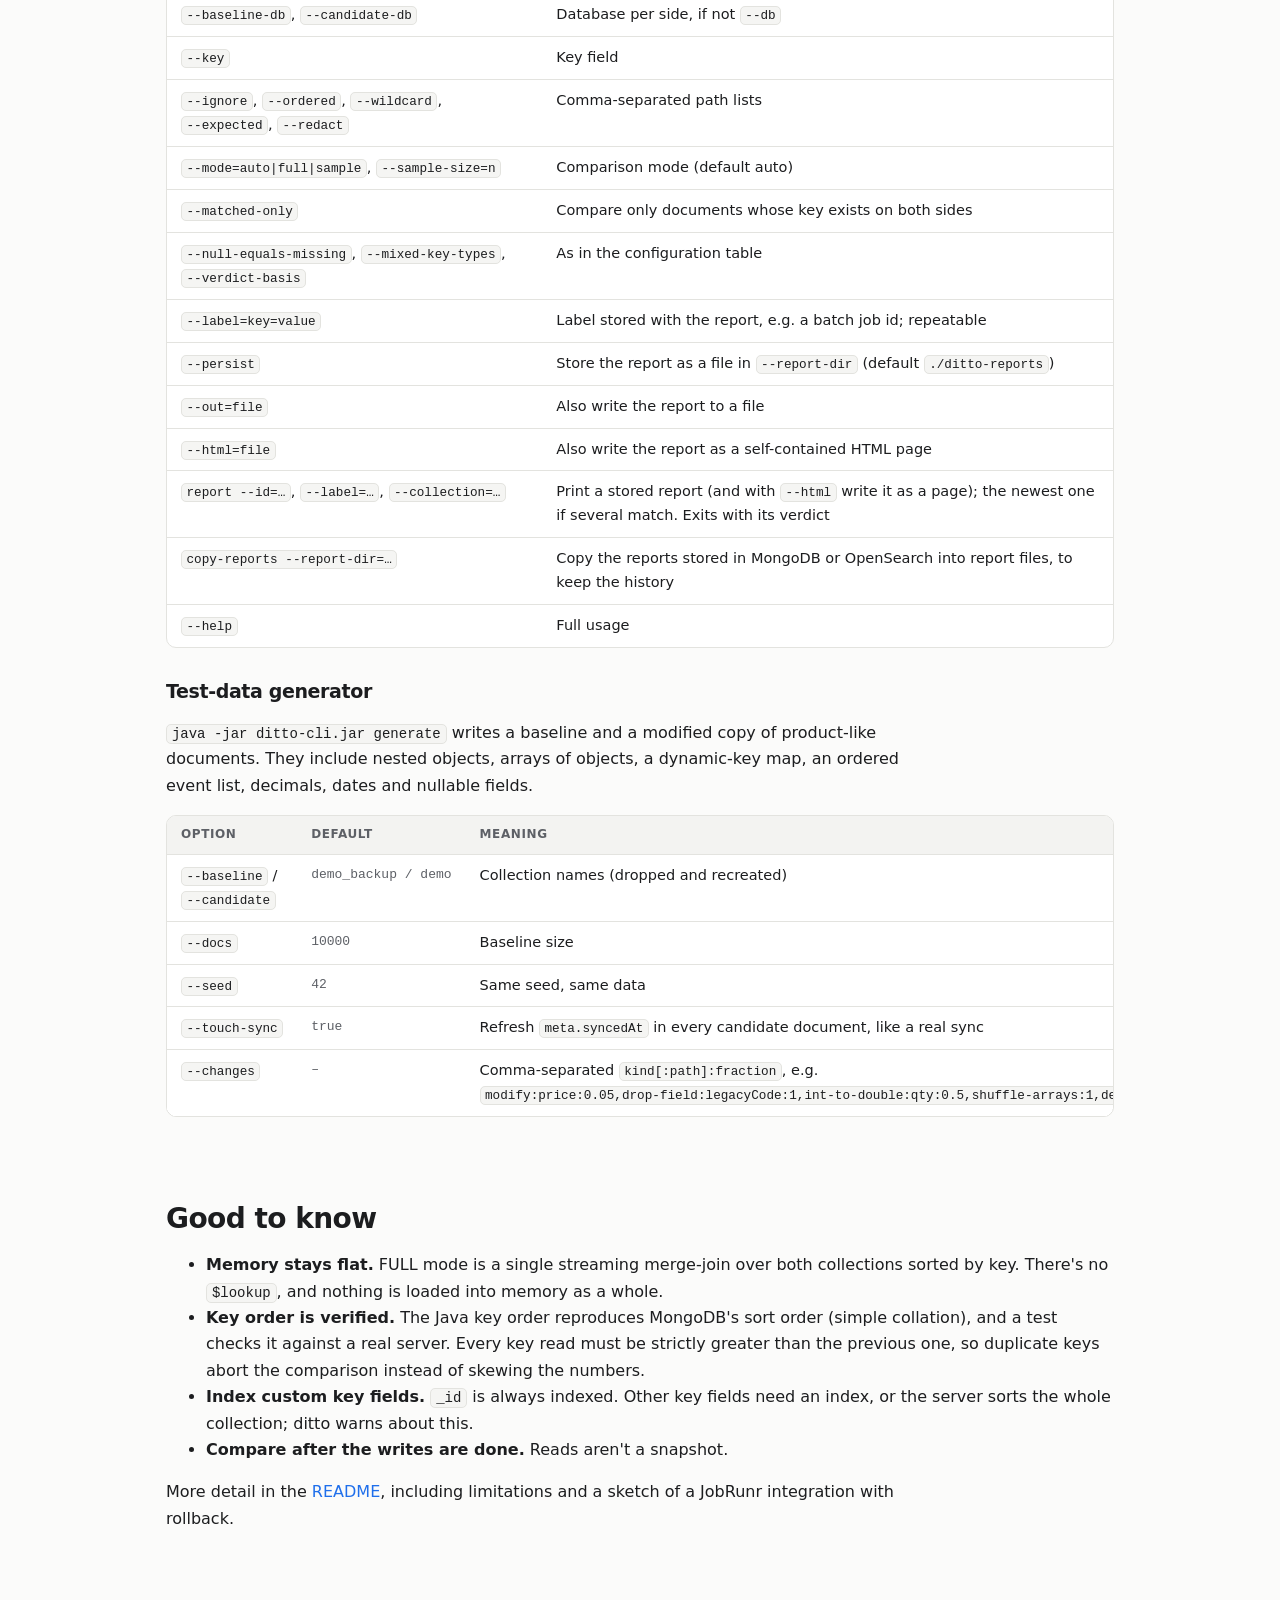
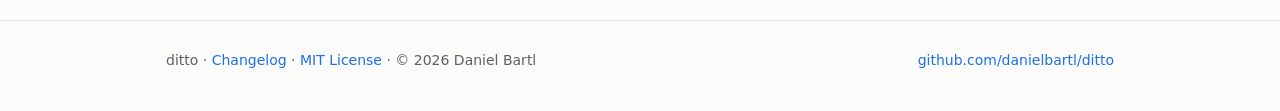
==== commit 91a0af8a: "Changelog: checklist for upgrading from 0.5.0 One list at the top of the release notes: the new arti" ====
--- a/docs/index.html
+++ b/docs/index.html
@@ -323,7 +323,8 @@
   &lt;version&gt;0.6.0&lt;/version&gt;
 &lt;/dependency&gt;</pre></div>
             <p>Gradle: <code>implementation("dev.jbaby.ditto:ditto-mongo:0.6.0")</code>. Up to 0.5.0 the artifact was
-              called <code>ditto-core</code>, with the classes in <code>dev.jbaby.ditto.comparator</code>.</p>
+              called <code>ditto-core</code>, with the classes in <code>dev.jbaby.ditto.comparator</code>; see the
+              <a href="https://github.com/danielbartl/ditto/blob/master/CHANGELOG.md#upgrading-from-050">upgrade checklist</a>.</p>
           </li>
           <li>
             <p><strong>Inject <code>CollectionComparator</code> and compare.</strong> No configuration needed:</p>
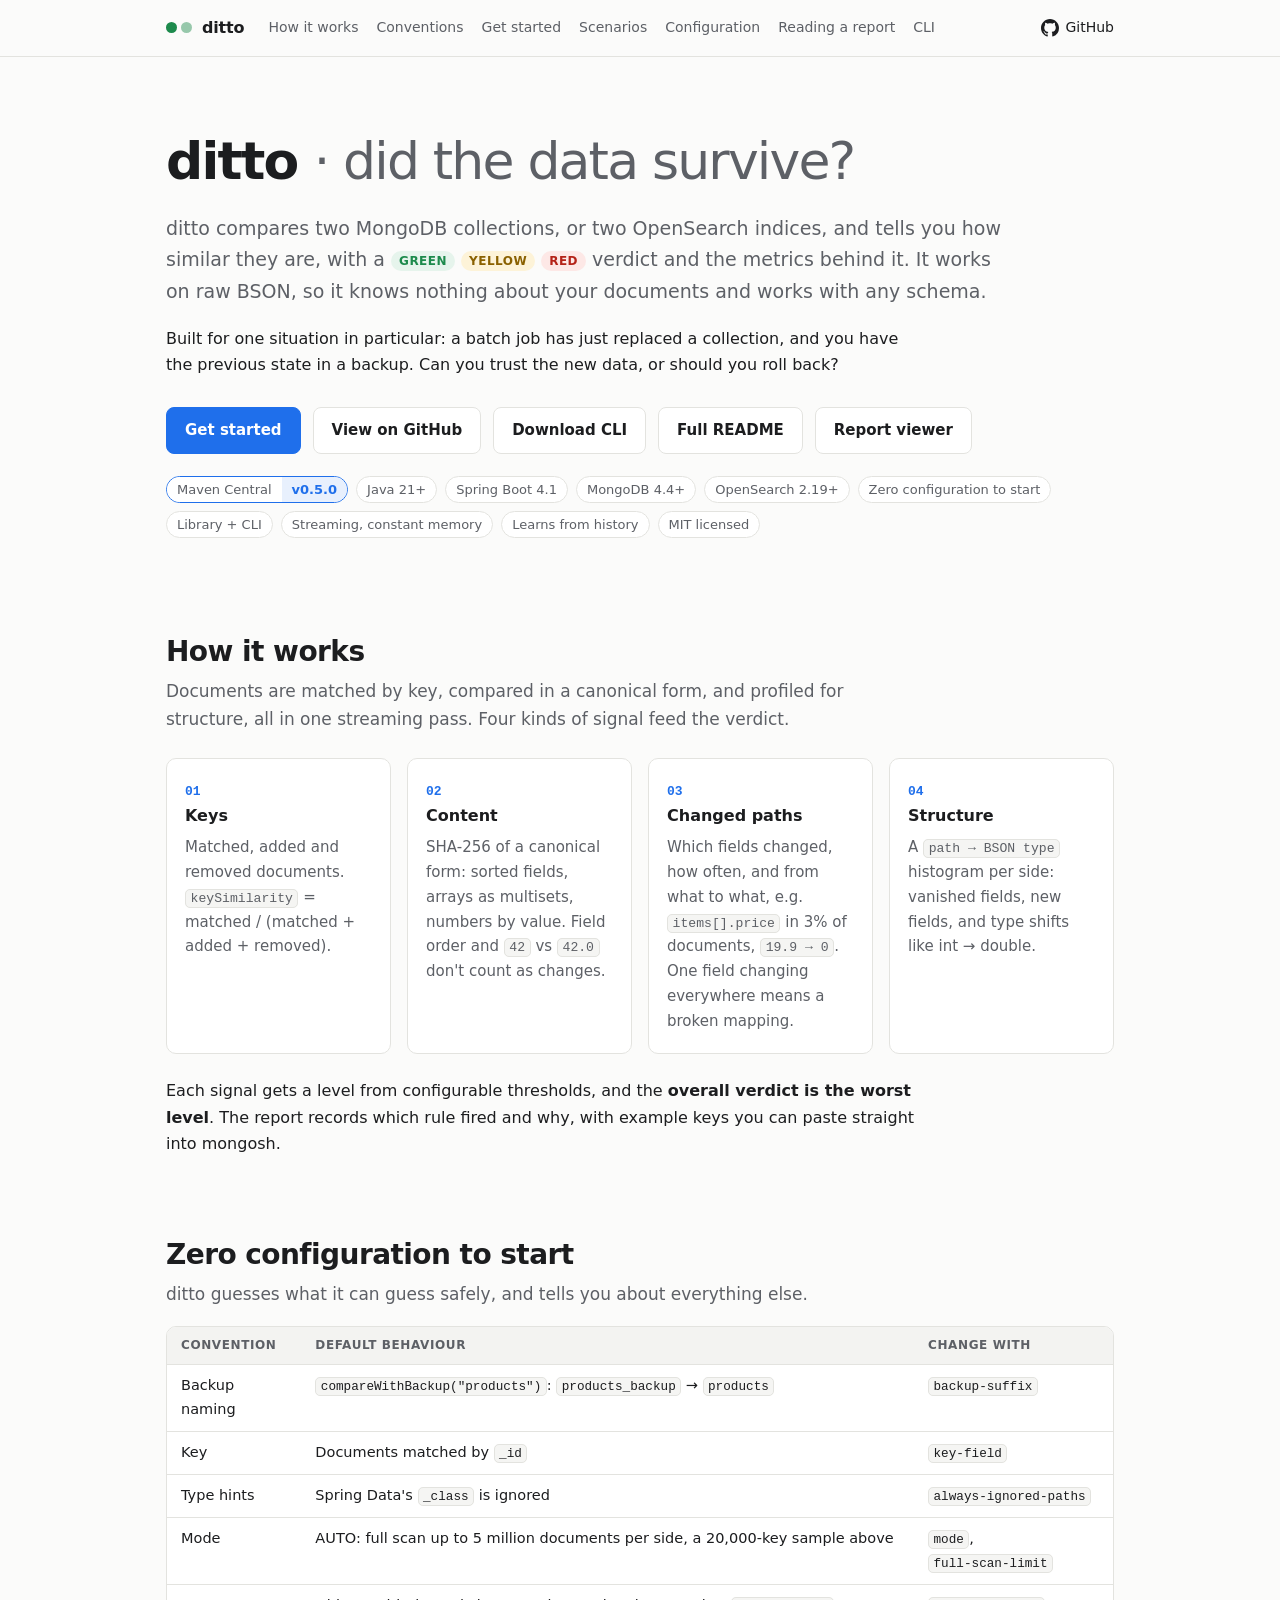
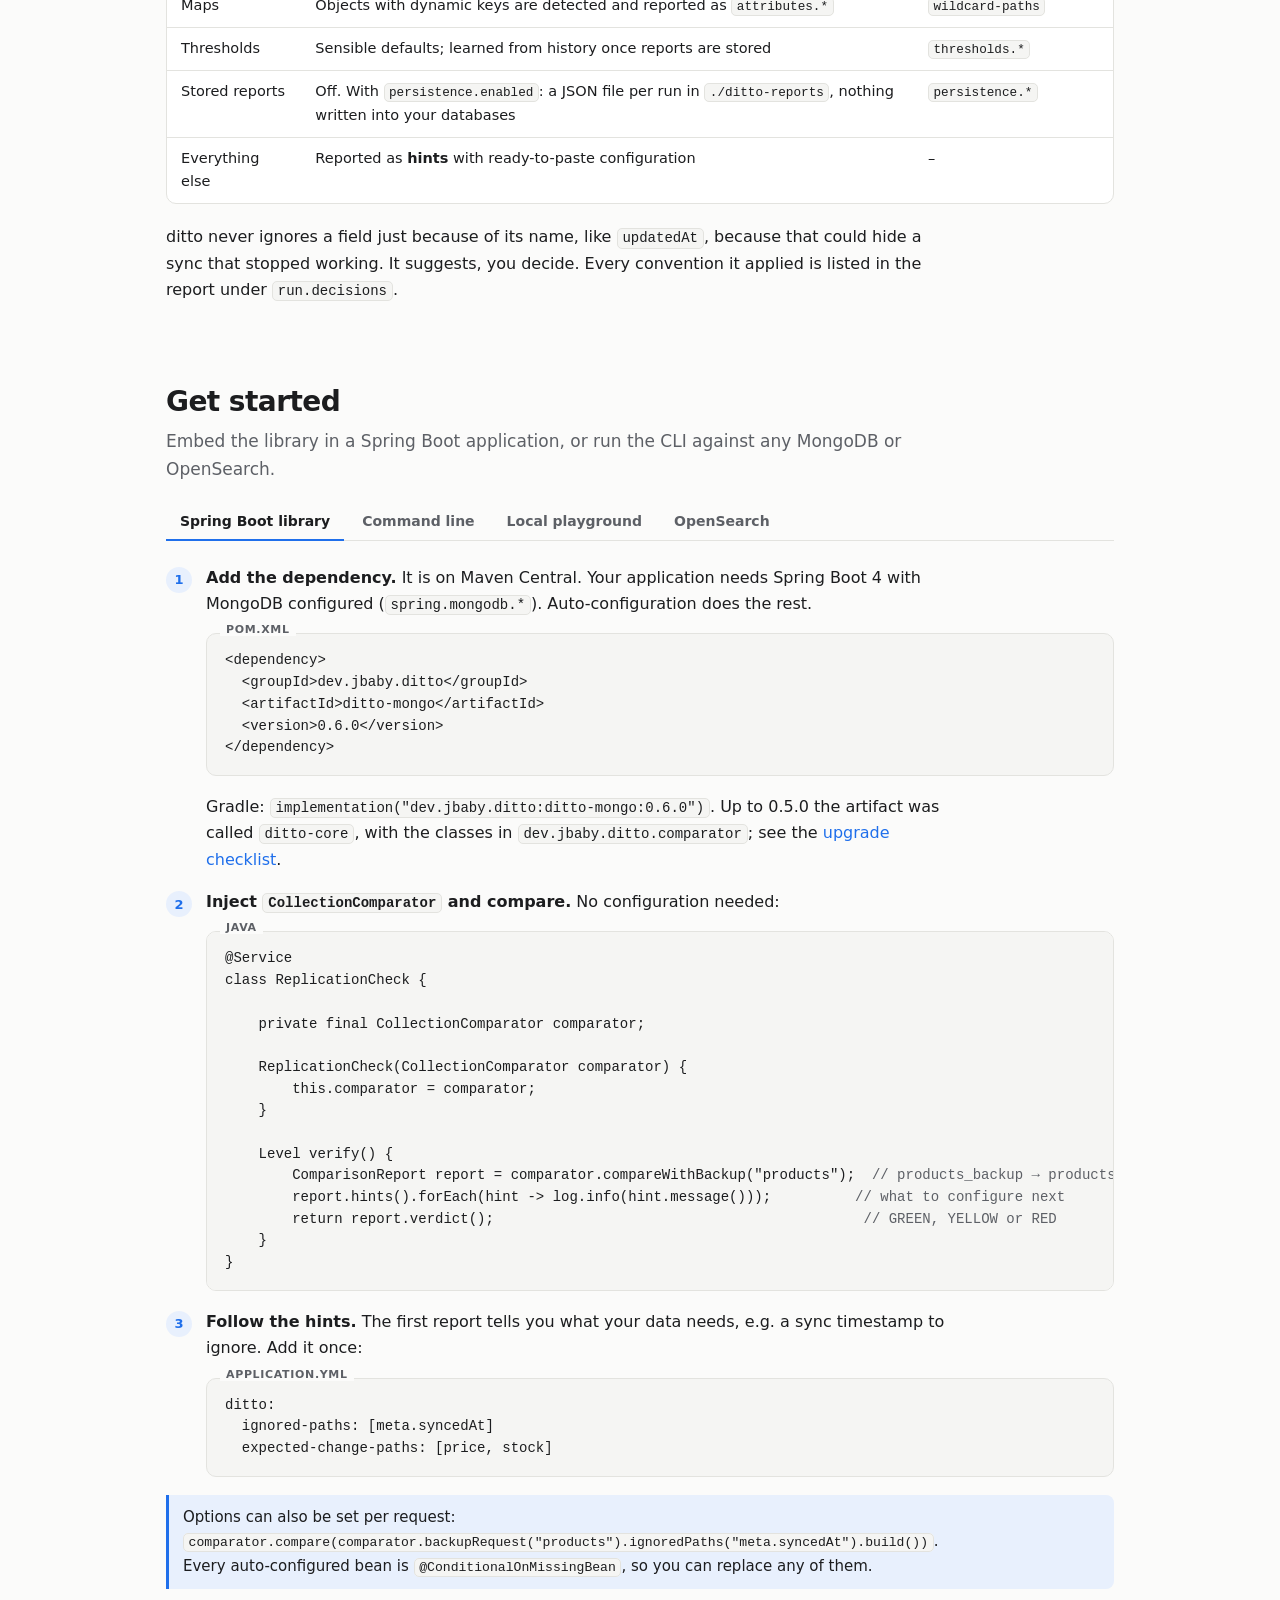
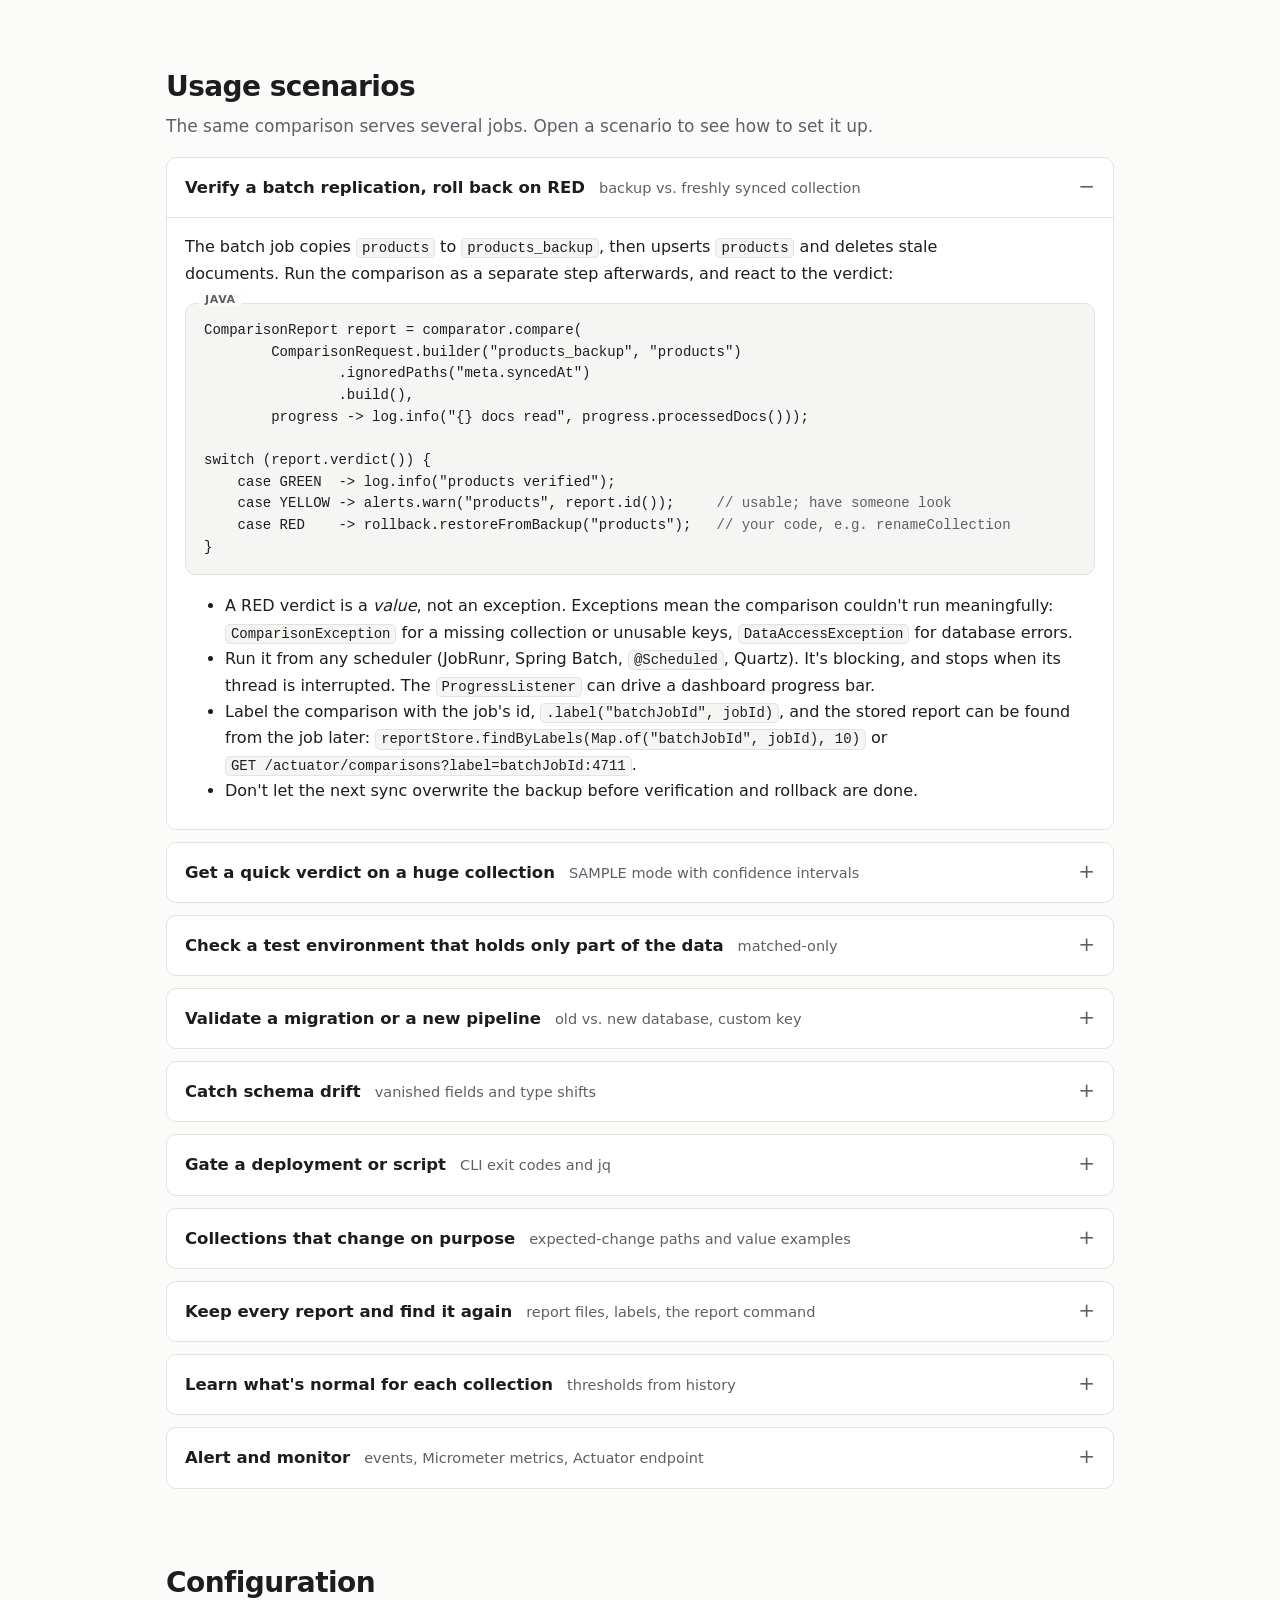
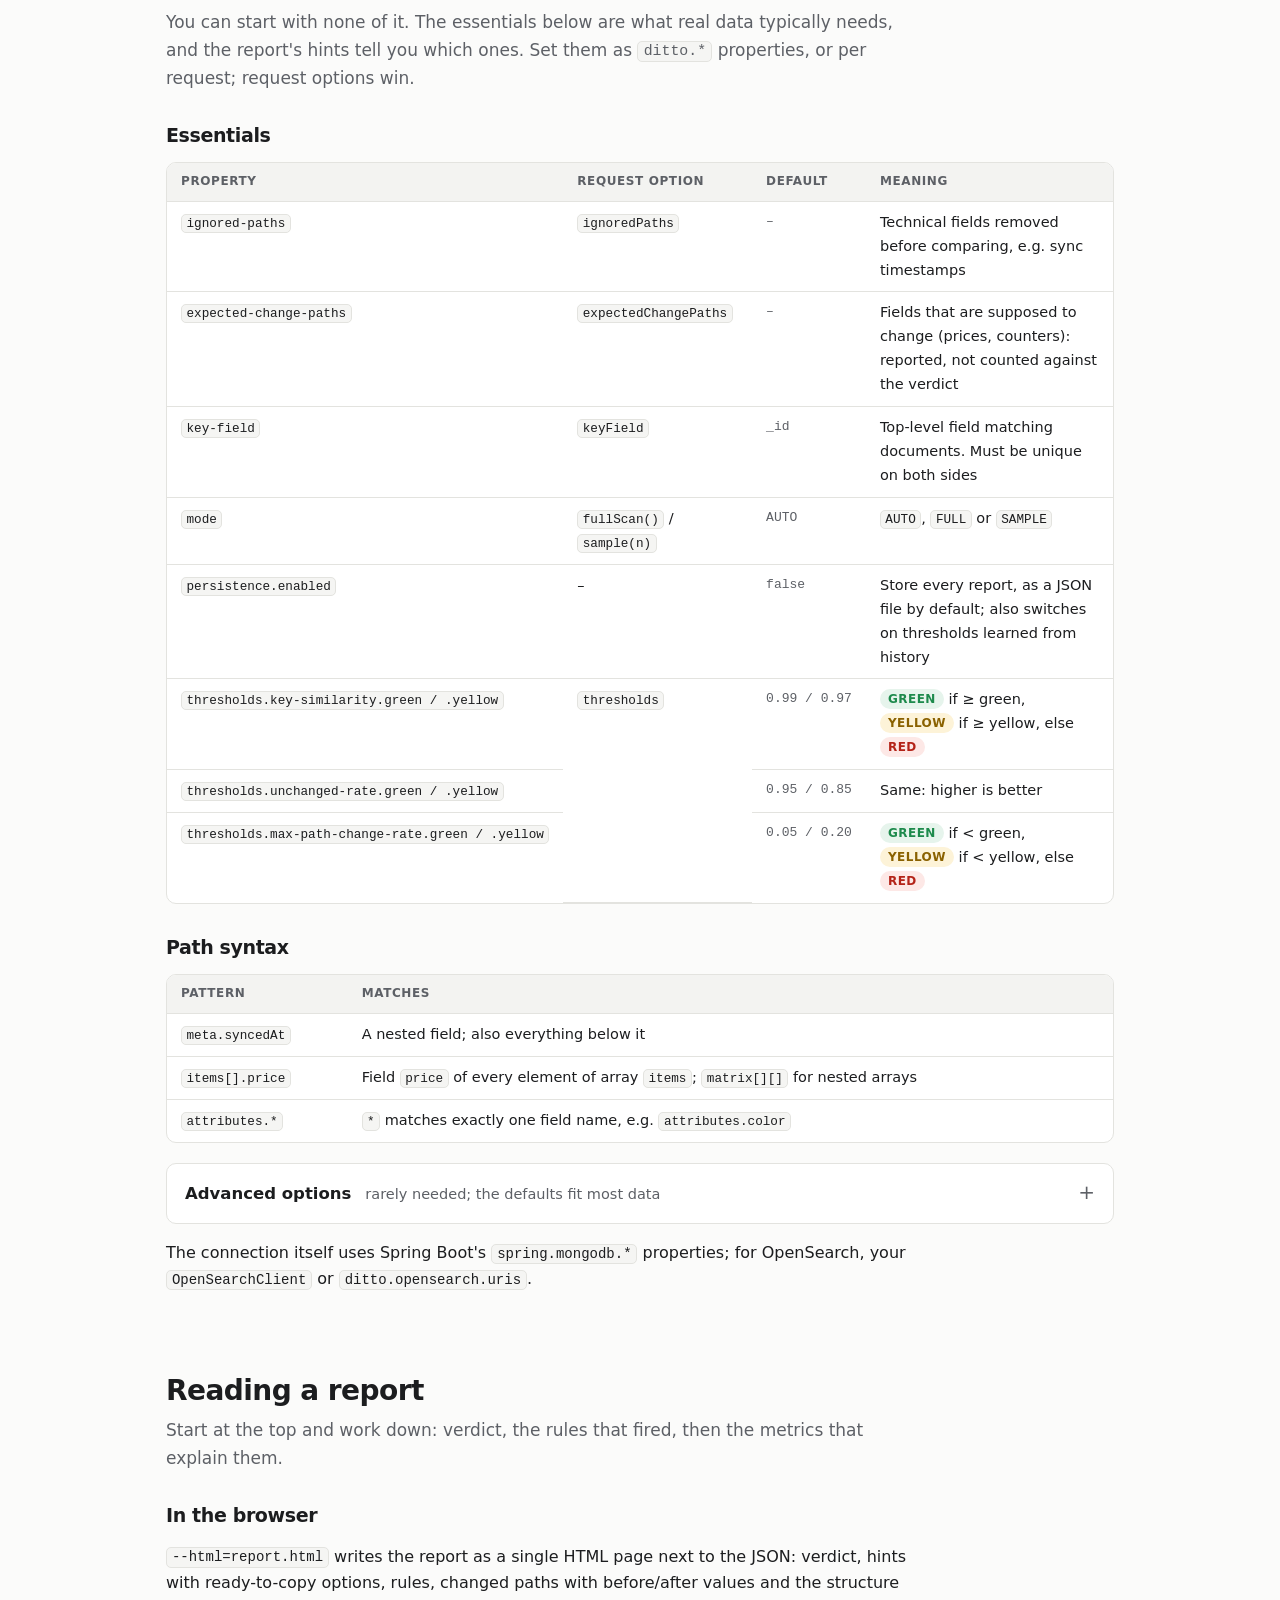
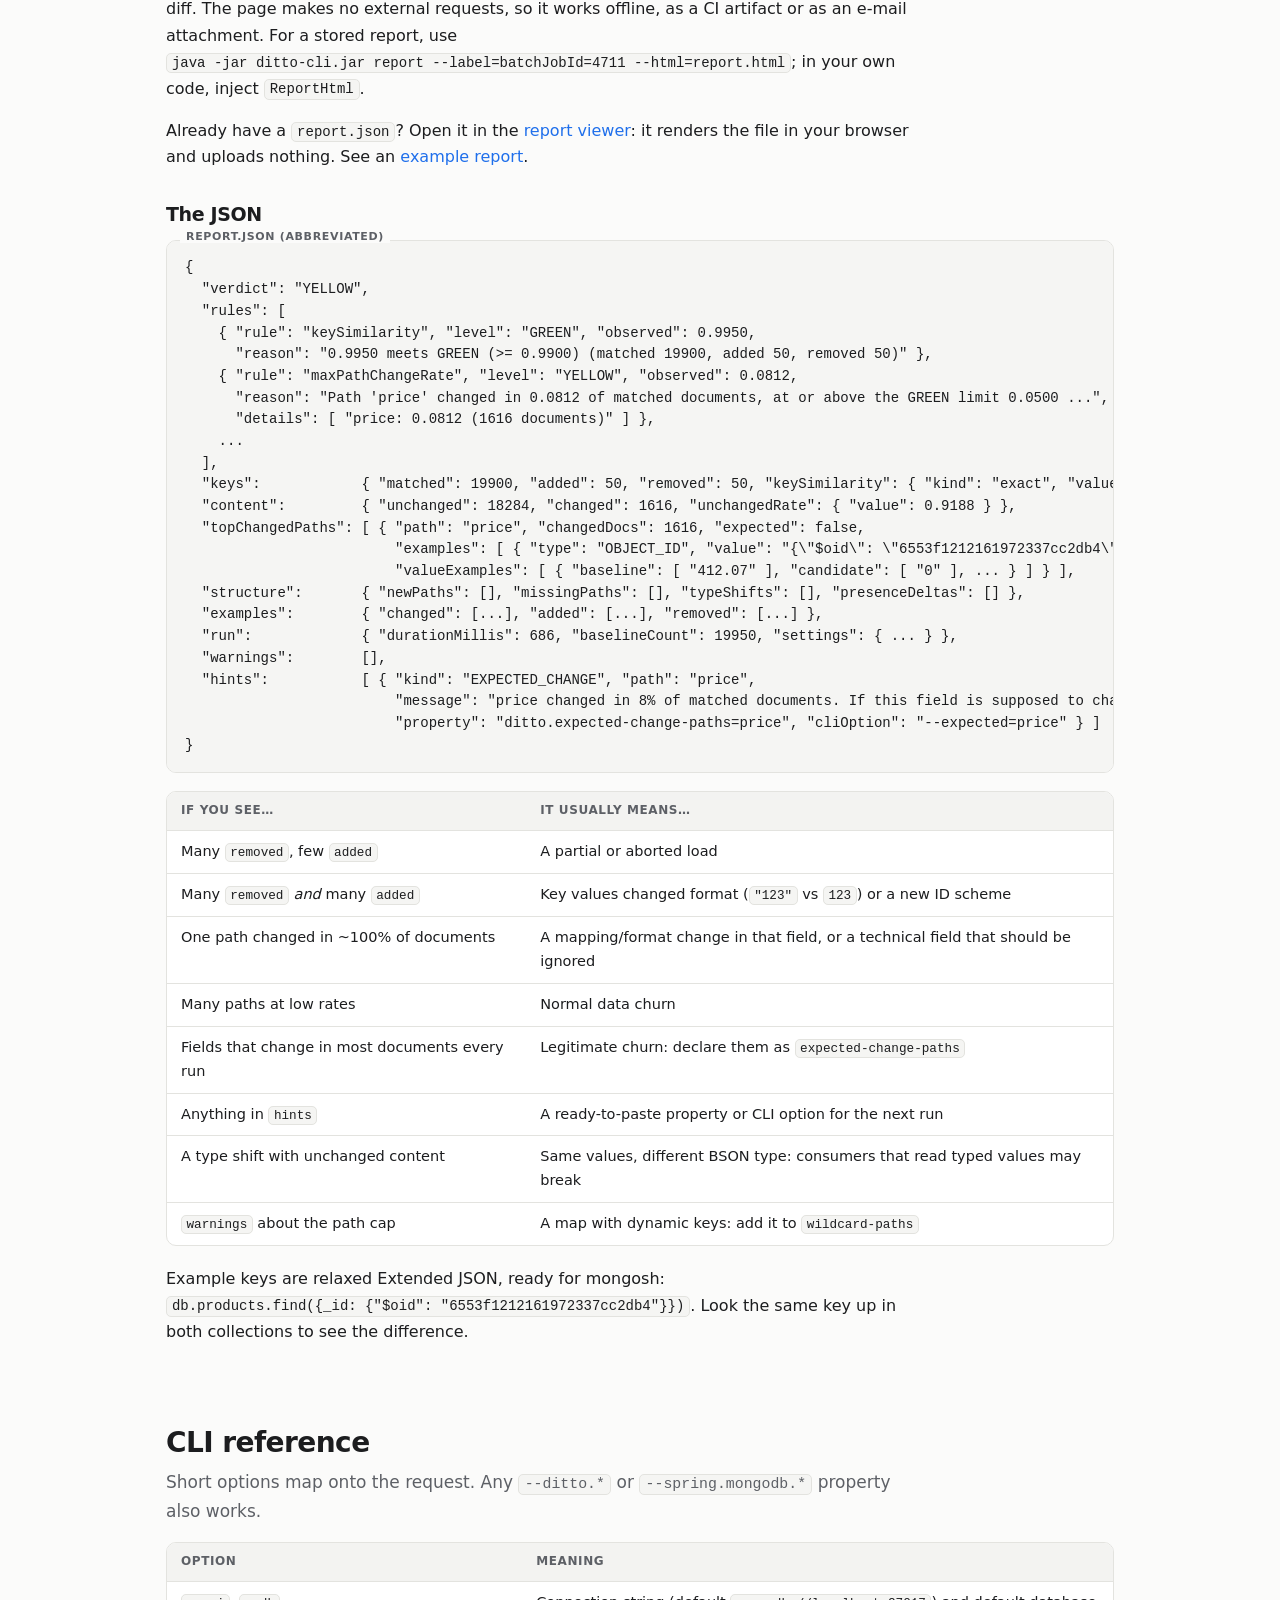
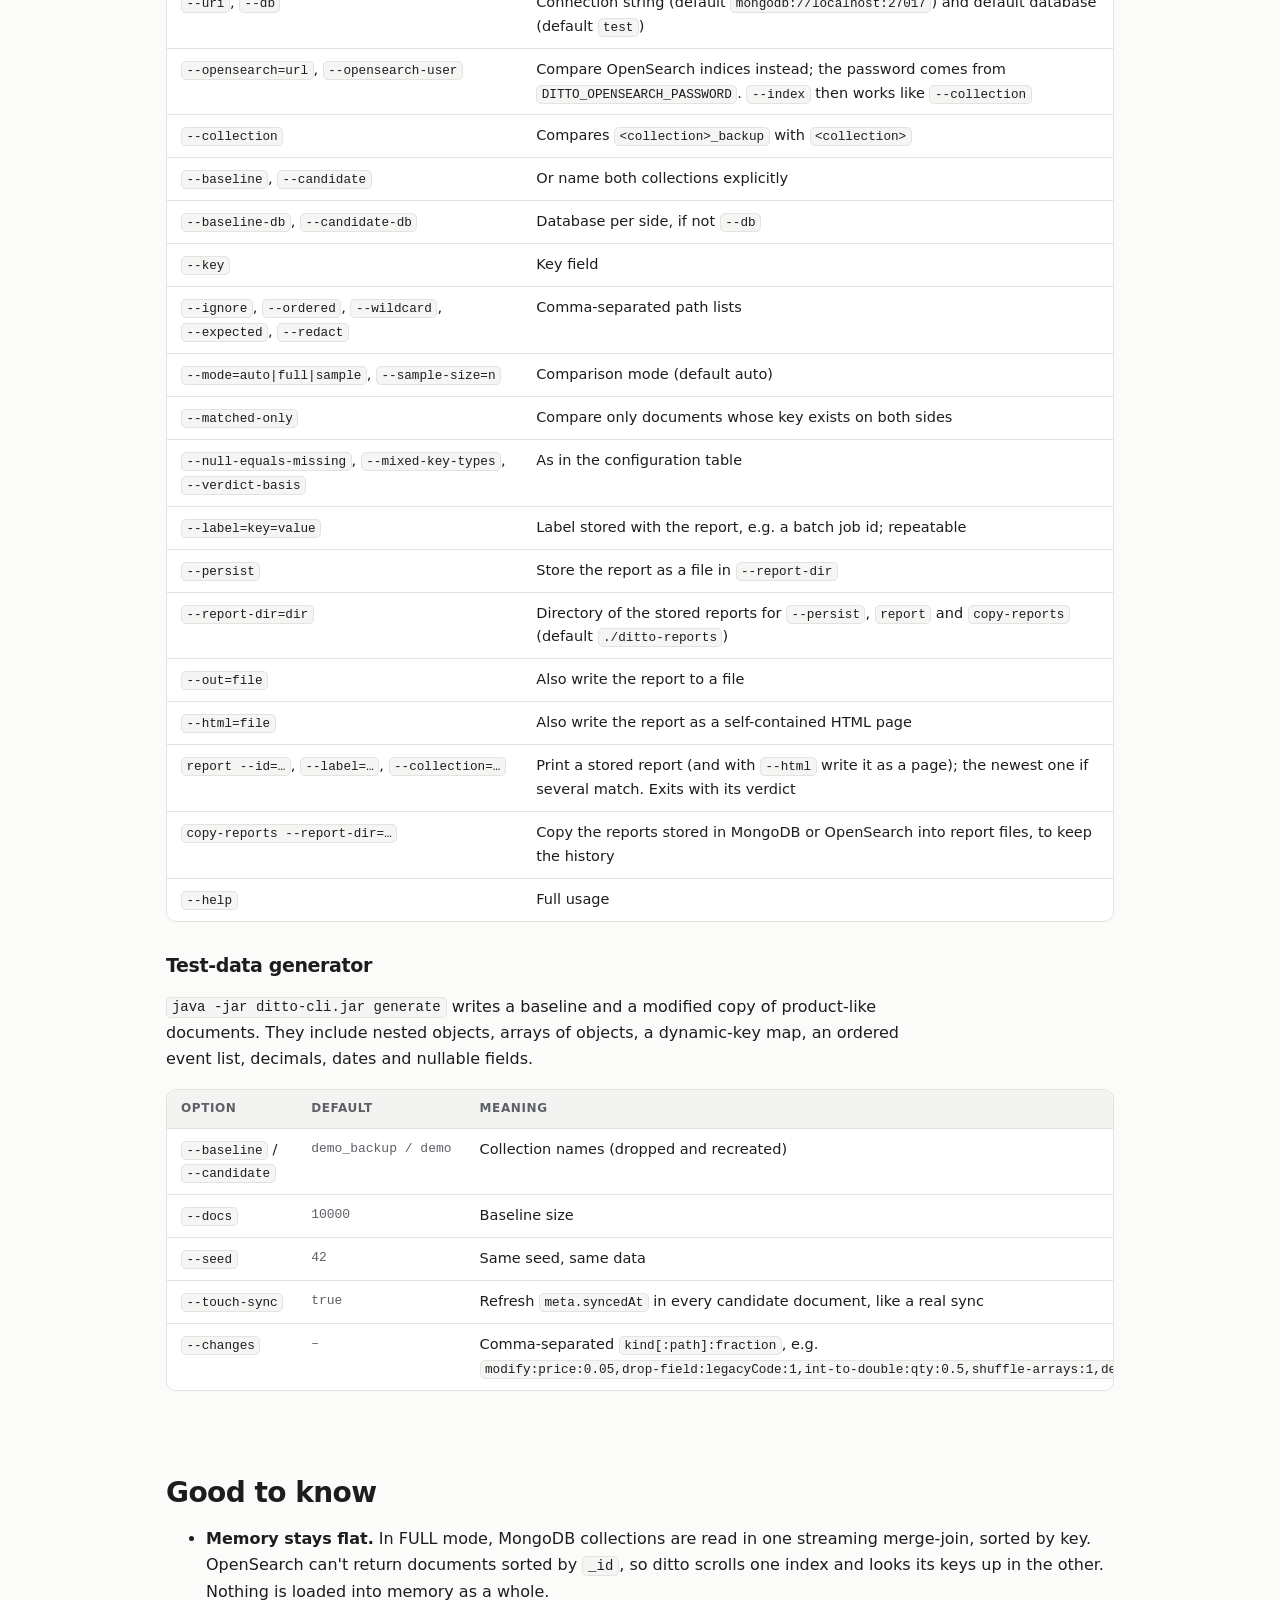
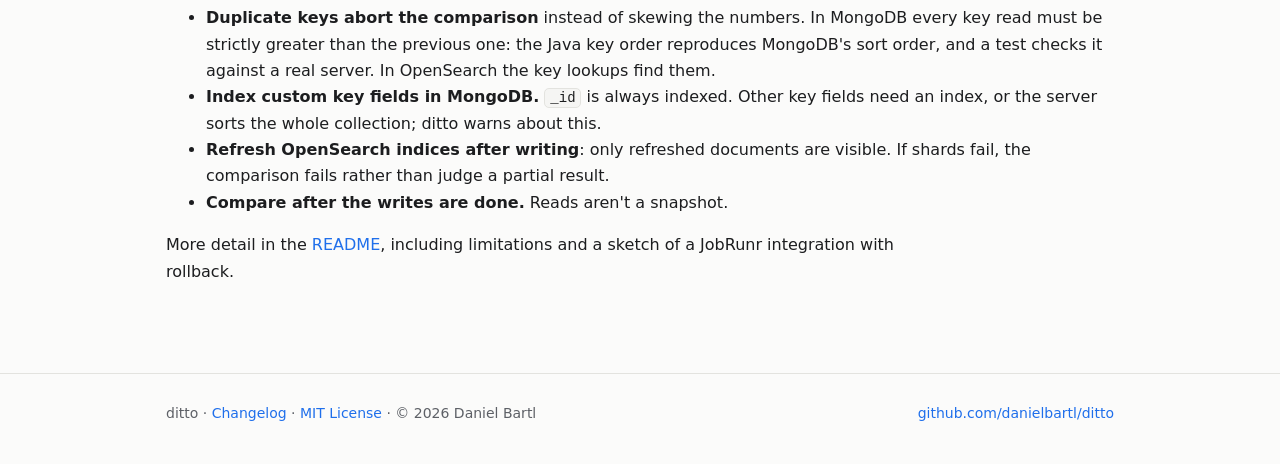
==== commit e05b0270: "Landing page: report files, OpenSearch options, current API names - scenario "Keep every report and " ====
--- a/docs/index.html
+++ b/docs/index.html
@@ -293,6 +293,7 @@
       <tr><td>Mode</td><td>AUTO: full scan up to 5 million documents per side, a 20,000-key sample above</td><td><code>mode</code>, <code>full-scan-limit</code></td></tr>
       <tr><td>Maps</td><td>Objects with dynamic keys are detected and reported as <code>attributes.*</code></td><td><code>wildcard-paths</code></td></tr>
       <tr><td>Thresholds</td><td>Sensible defaults; learned from history once reports are stored</td><td><code>thresholds.*</code></td></tr>
+      <tr><td>Stored reports</td><td>Off. With <code>persistence.enabled</code>: a JSON file per run in <code>./ditto-reports</code>, nothing written into your databases</td><td><code>persistence.*</code></td></tr>
       <tr><td>Everything else</td><td>Reported as <strong>hints</strong> with ready-to-paste configuration</td><td>–</td></tr>
     </table></div>
     <p>ditto never ignores a field just because of its name, like <code>updatedAt</code>, because that could hide a
@@ -474,7 +475,7 @@
           <li>Run it from any scheduler (JobRunr, Spring Batch, <code>@Scheduled</code>, Quartz). It's blocking, and
             stops when its thread is interrupted. The <code>ProgressListener</code> can drive a dashboard progress bar.</li>
           <li>Label the comparison with the job's id, <code>.label("batchJobId", jobId)</code>, and the stored report
-            can be found from the job later: <code>reportRepository.findByLabels(Map.of("batchJobId", jobId), 10)</code>
+            can be found from the job later: <code>reportStore.findByLabels(Map.of("batchJobId", jobId), 10)</code>
             or <code>GET /actuator/comparisons?label=batchJobId:4711</code>.</li>
           <li>Don't let the next sync overwrite the backup before verification and rollback are done.</li>
         </ul>
@@ -588,6 +589,29 @@
   "valueExamples": [
     { "key": { "type": "INT32", "value": "4711" },
       "baseline": [ "\"Oak desk\"" ], "candidate": [ "\"OAK DESK\"" ] } ] }</pre></div>
+      </div>
+    </details>
+
+    <details class="scenario">
+      <summary><strong>Keep every report and find it again</strong><span>report files, labels, the report command</span></summary>
+      <div class="body">
+        <p>With persistence on, every report is stored as a JSON file, the same JSON the CLI prints. Nothing is
+          written into the compared databases.</p>
+        <div class="code"><span class="label">application.yml</span><pre>ditto:
+  persistence:
+    enabled: true
+    directory: /var/lib/ditto/reports   <span class="c"># default ./ditto-reports; in a container, mount a volume</span>
+    retention: 365d                     <span class="c"># optional: older files are deleted</span></pre></div>
+        <ul>
+          <li>Files are named <code>&lt;finishedAt&gt;_&lt;id&gt;.json</code> and never change once written, so
+            instances sharing a volume and the CLI can use the directory at the same time.</li>
+          <li>Find the report of a job by its label: <code>reportStore.findByLabels(Map.of("batchJobId", jobId), 10)</code>,
+            <code>GET /actuator/comparisons?label=batchJobId:4711</code>, or
+            <code>java -jar ditto-cli.jar report --label=batchJobId=4711 --html=report.html</code>.</li>
+          <li>Prefer the database? <code>storage: database</code> keeps reports in the compared MongoDB database or
+            OpenSearch cluster, as up to 0.5.0. To move from there to files, copy the history once:
+            <code>java -jar ditto-cli.jar copy-reports --report-dir=/var/lib/ditto/reports</code>.</li>
+        </ul>
       </div>
     </details>
 
@@ -713,6 +737,13 @@
           <tr><td><code>batch-size</code></td><td class="def">1000</td><td>Cursor batch size</td></tr>
           <tr><td><code>no-cursor-timeout</code></td><td class="def">false</td><td>Keep idle server cursors alive on very large collections</td></tr>
           <tr><td><code>progress-interval</code></td><td class="def">10s</td><td>Progress logging and listener interval</td></tr>
+        </table></div>
+        <h3>OpenSearch</h3>
+        <div class="table"><table>
+          <tr><th>Property</th><th>Default</th><th>Meaning</th></tr>
+          <tr><td><code>opensearch.uris</code></td><td class="def">–</td><td>Nodes for the client ditto creates if the application has none, e.g. <code>http://localhost:9200</code></td></tr>
+          <tr><td><code>opensearch.username</code> / <code>.password</code></td><td class="def">–</td><td>Basic authentication for that client</td></tr>
+          <tr><td><code>opensearch.scroll-keep-alive</code></td><td class="def">5m</td><td>How long OpenSearch keeps a scroll open between two pages</td></tr>
         </table></div>
       </div>
     </details>
@@ -778,6 +809,7 @@
     <div class="table"><table>
       <tr><th>Option</th><th>Meaning</th></tr>
       <tr><td><code>--uri</code>, <code>--db</code></td><td>Connection string (default <code>mongodb://localhost:27017</code>) and default database (default <code>test</code>)</td></tr>
+      <tr><td><code>--opensearch=url</code>, <code>--opensearch-user</code></td><td>Compare OpenSearch indices instead; the password comes from <code>DITTO_OPENSEARCH_PASSWORD</code>. <code>--index</code> then works like <code>--collection</code></td></tr>
       <tr><td><code>--collection</code></td><td>Compares <code>&lt;collection&gt;_backup</code> with <code>&lt;collection&gt;</code></td></tr>
       <tr><td><code>--baseline</code>, <code>--candidate</code></td><td>Or name both collections explicitly</td></tr>
       <tr><td><code>--baseline-db</code>, <code>--candidate-db</code></td><td>Database per side, if not <code>--db</code></td></tr>
@@ -787,7 +819,8 @@
       <tr><td><code>--matched-only</code></td><td>Compare only documents whose key exists on both sides</td></tr>
       <tr><td><code>--null-equals-missing</code>, <code>--mixed-key-types</code>, <code>--verdict-basis</code></td><td>As in the configuration table</td></tr>
       <tr><td><code>--label=key=value</code></td><td>Label stored with the report, e.g. a batch job id; repeatable</td></tr>
-      <tr><td><code>--persist</code></td><td>Store the report as a file in <code>--report-dir</code> (default <code>./ditto-reports</code>)</td></tr>
+      <tr><td><code>--persist</code></td><td>Store the report as a file in <code>--report-dir</code></td></tr>
+      <tr><td><code>--report-dir=dir</code></td><td>Directory of the stored reports for <code>--persist</code>, <code>report</code> and <code>copy-reports</code> (default <code>./ditto-reports</code>)</td></tr>
       <tr><td><code>--out=file</code></td><td>Also write the report to a file</td></tr>
       <tr><td><code>--html=file</code></td><td>Also write the report as a self-contained HTML page</td></tr>
       <tr><td><code>report --id=…</code>, <code>--label=…</code>, <code>--collection=…</code></td><td>Print a stored report (and with <code>--html</code> write it as a page); the newest one if several match. Exits with its verdict</td></tr>
@@ -812,13 +845,16 @@
   <section>
     <h2>Good to know</h2>
     <ul>
-      <li><strong>Memory stays flat.</strong> FULL mode is a single streaming merge-join over both collections sorted by
-        key. There's no <code>$lookup</code>, and nothing is loaded into memory as a whole.</li>
-      <li><strong>Key order is verified.</strong> The Java key order reproduces MongoDB's sort order (simple collation),
-        and a test checks it against a real server. Every key read must be strictly greater than the previous
-        one, so duplicate keys abort the comparison instead of skewing the numbers.</li>
-      <li><strong>Index custom key fields.</strong> <code>_id</code> is always indexed. Other key fields need an
-        index, or the server sorts the whole collection; ditto warns about this.</li>
+      <li><strong>Memory stays flat.</strong> In FULL mode, MongoDB collections are read in one streaming merge-join,
+        sorted by key. OpenSearch can't return documents sorted by <code>_id</code>, so ditto scrolls one index and
+        looks its keys up in the other. Nothing is loaded into memory as a whole.</li>
+      <li><strong>Duplicate keys abort the comparison</strong> instead of skewing the numbers. In MongoDB every key
+        read must be strictly greater than the previous one: the Java key order reproduces MongoDB's sort order, and a
+        test checks it against a real server. In OpenSearch the key lookups find them.</li>
+      <li><strong>Index custom key fields in MongoDB.</strong> <code>_id</code> is always indexed. Other key fields
+        need an index, or the server sorts the whole collection; ditto warns about this.</li>
+      <li><strong>Refresh OpenSearch indices after writing</strong>: only refreshed documents are visible. If shards
+        fail, the comparison fails rather than judge a partial result.</li>
       <li><strong>Compare after the writes are done.</strong> Reads aren't a snapshot.</li>
     </ul>
     <p>More detail in the <a href="https://github.com/danielbartl/ditto#readme">README</a>, including limitations
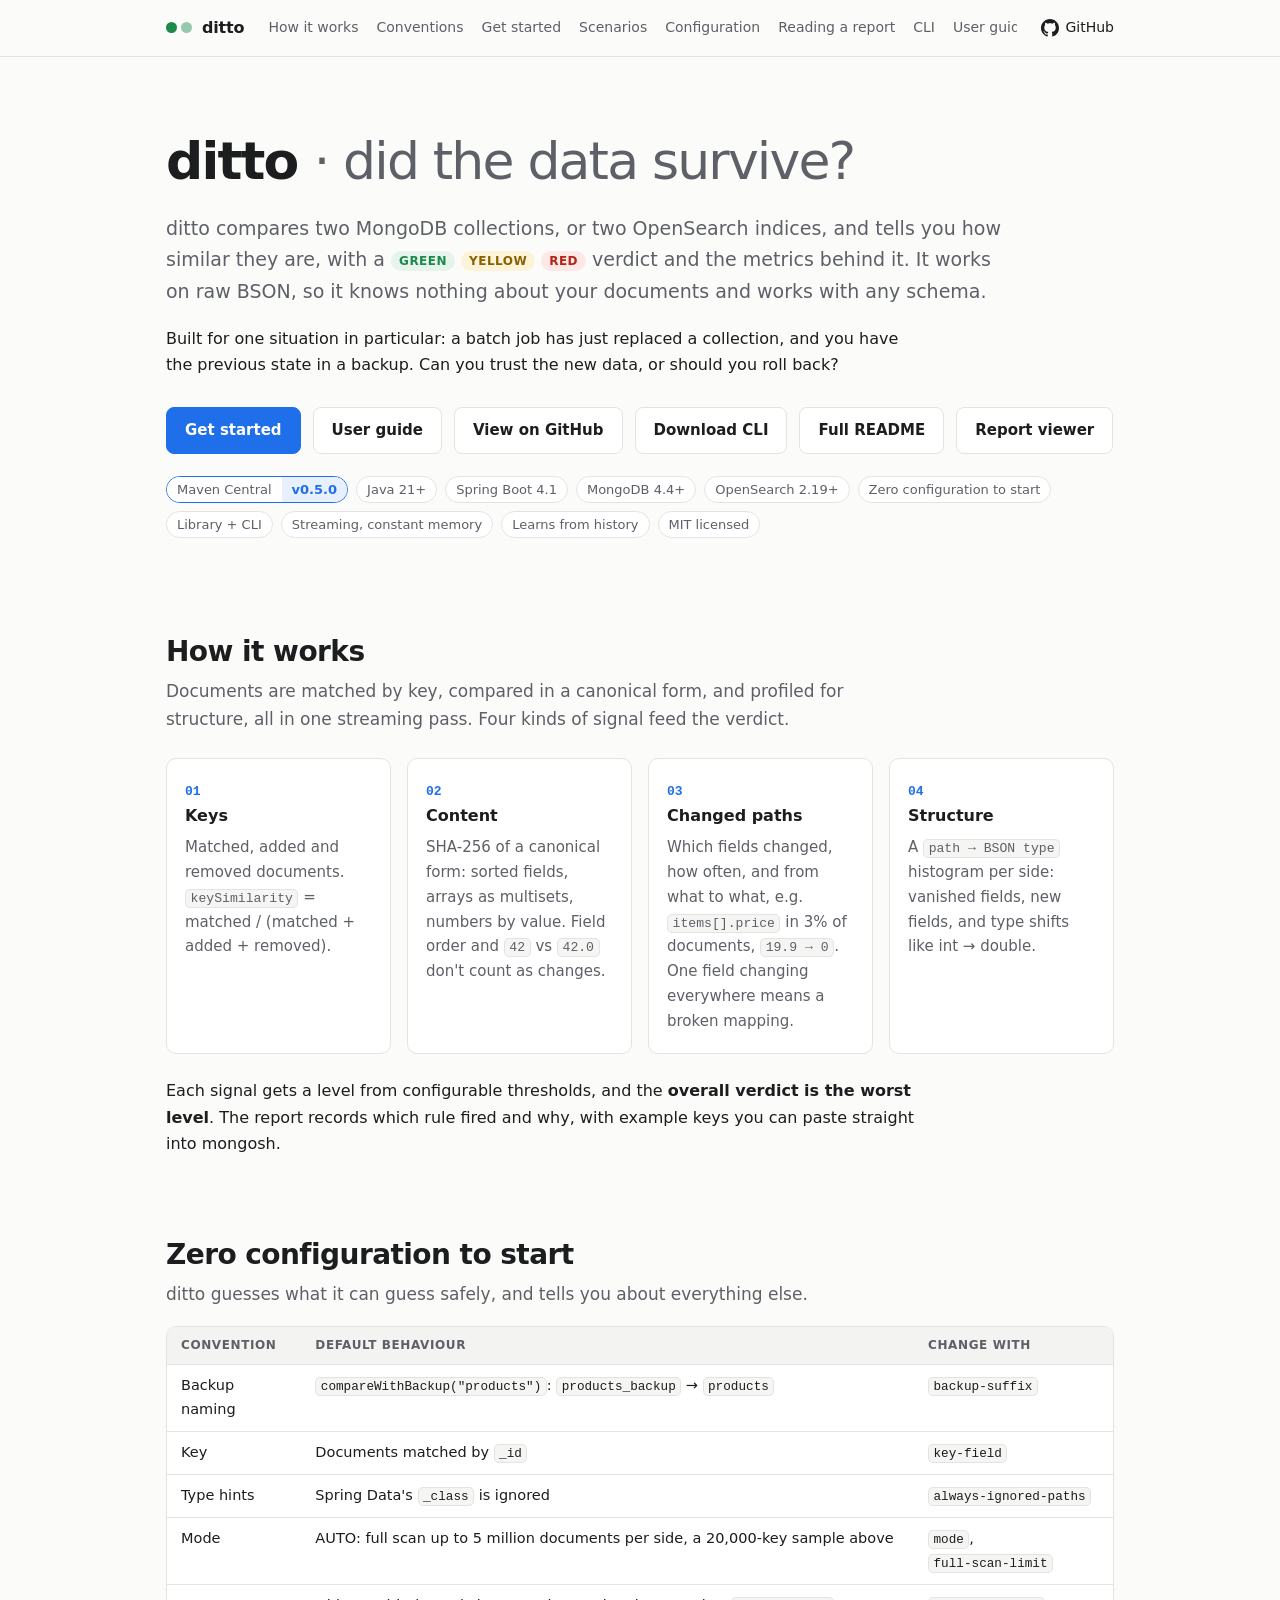
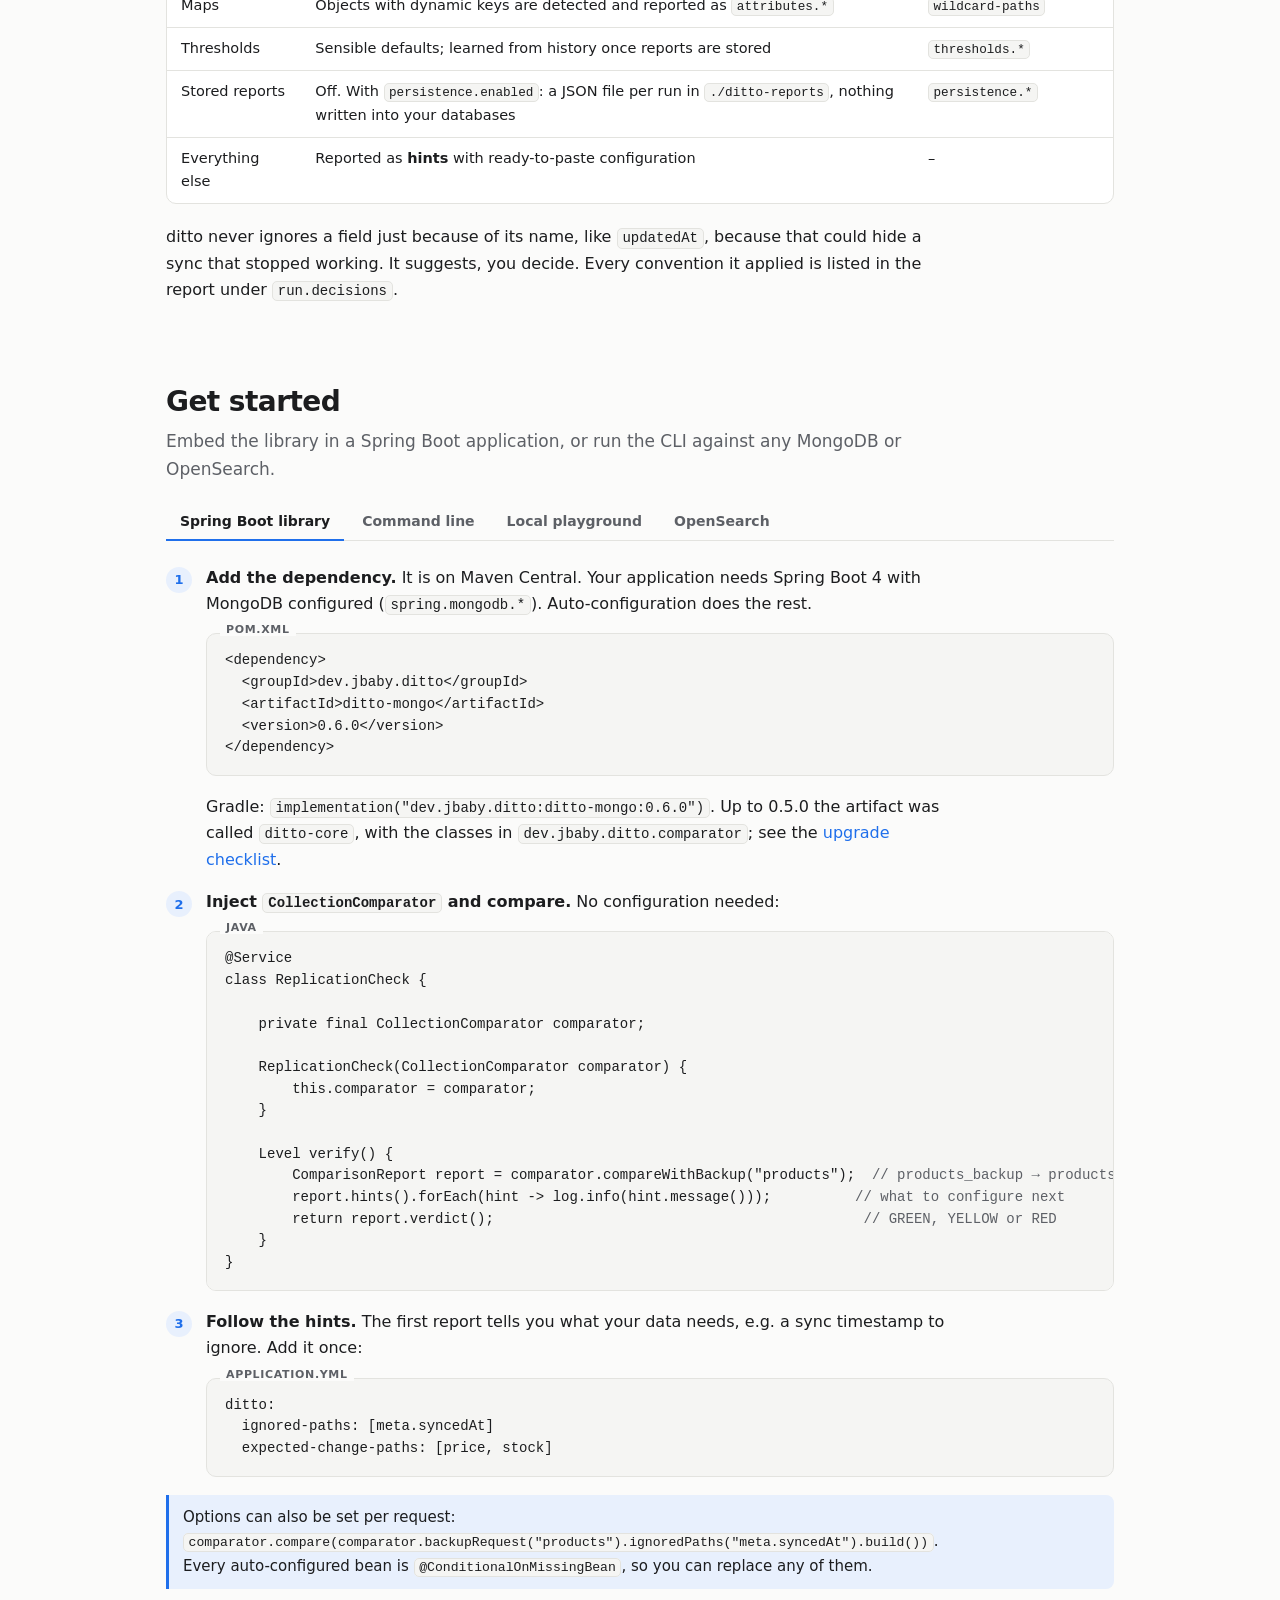
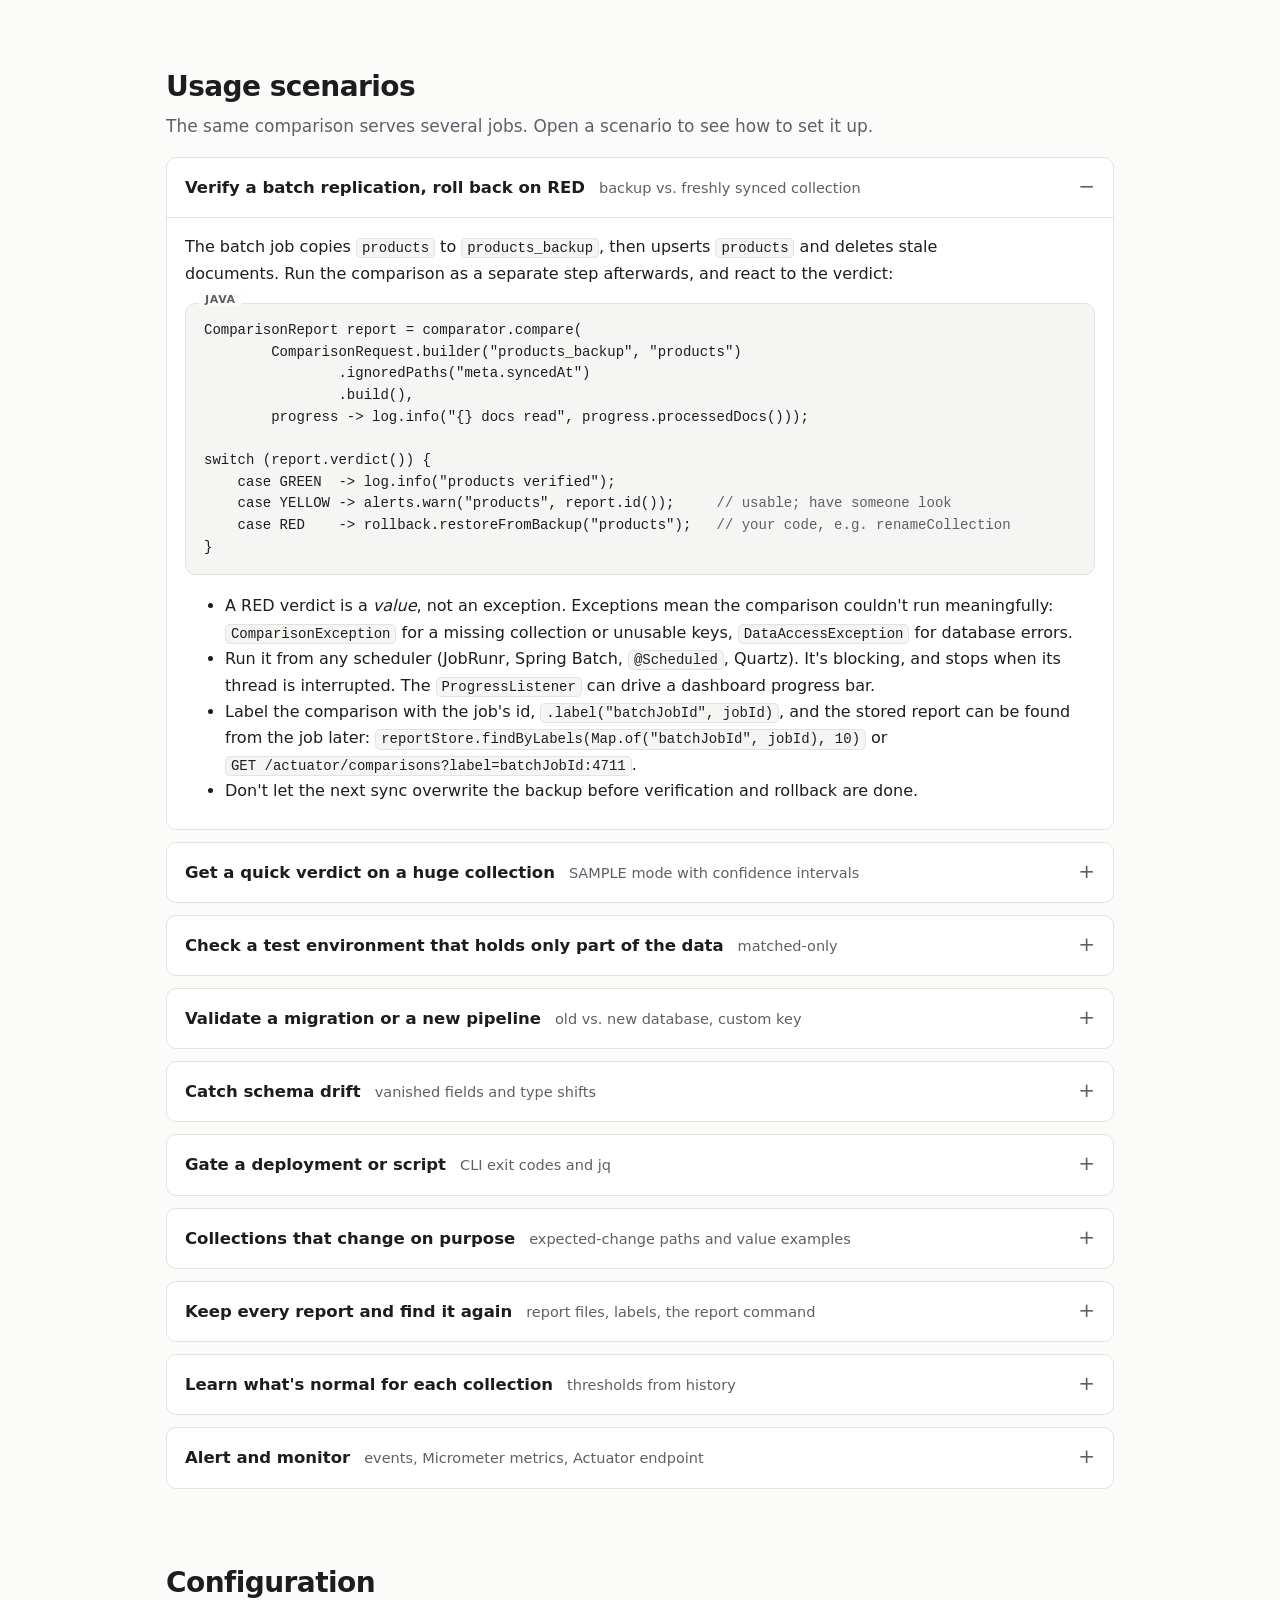
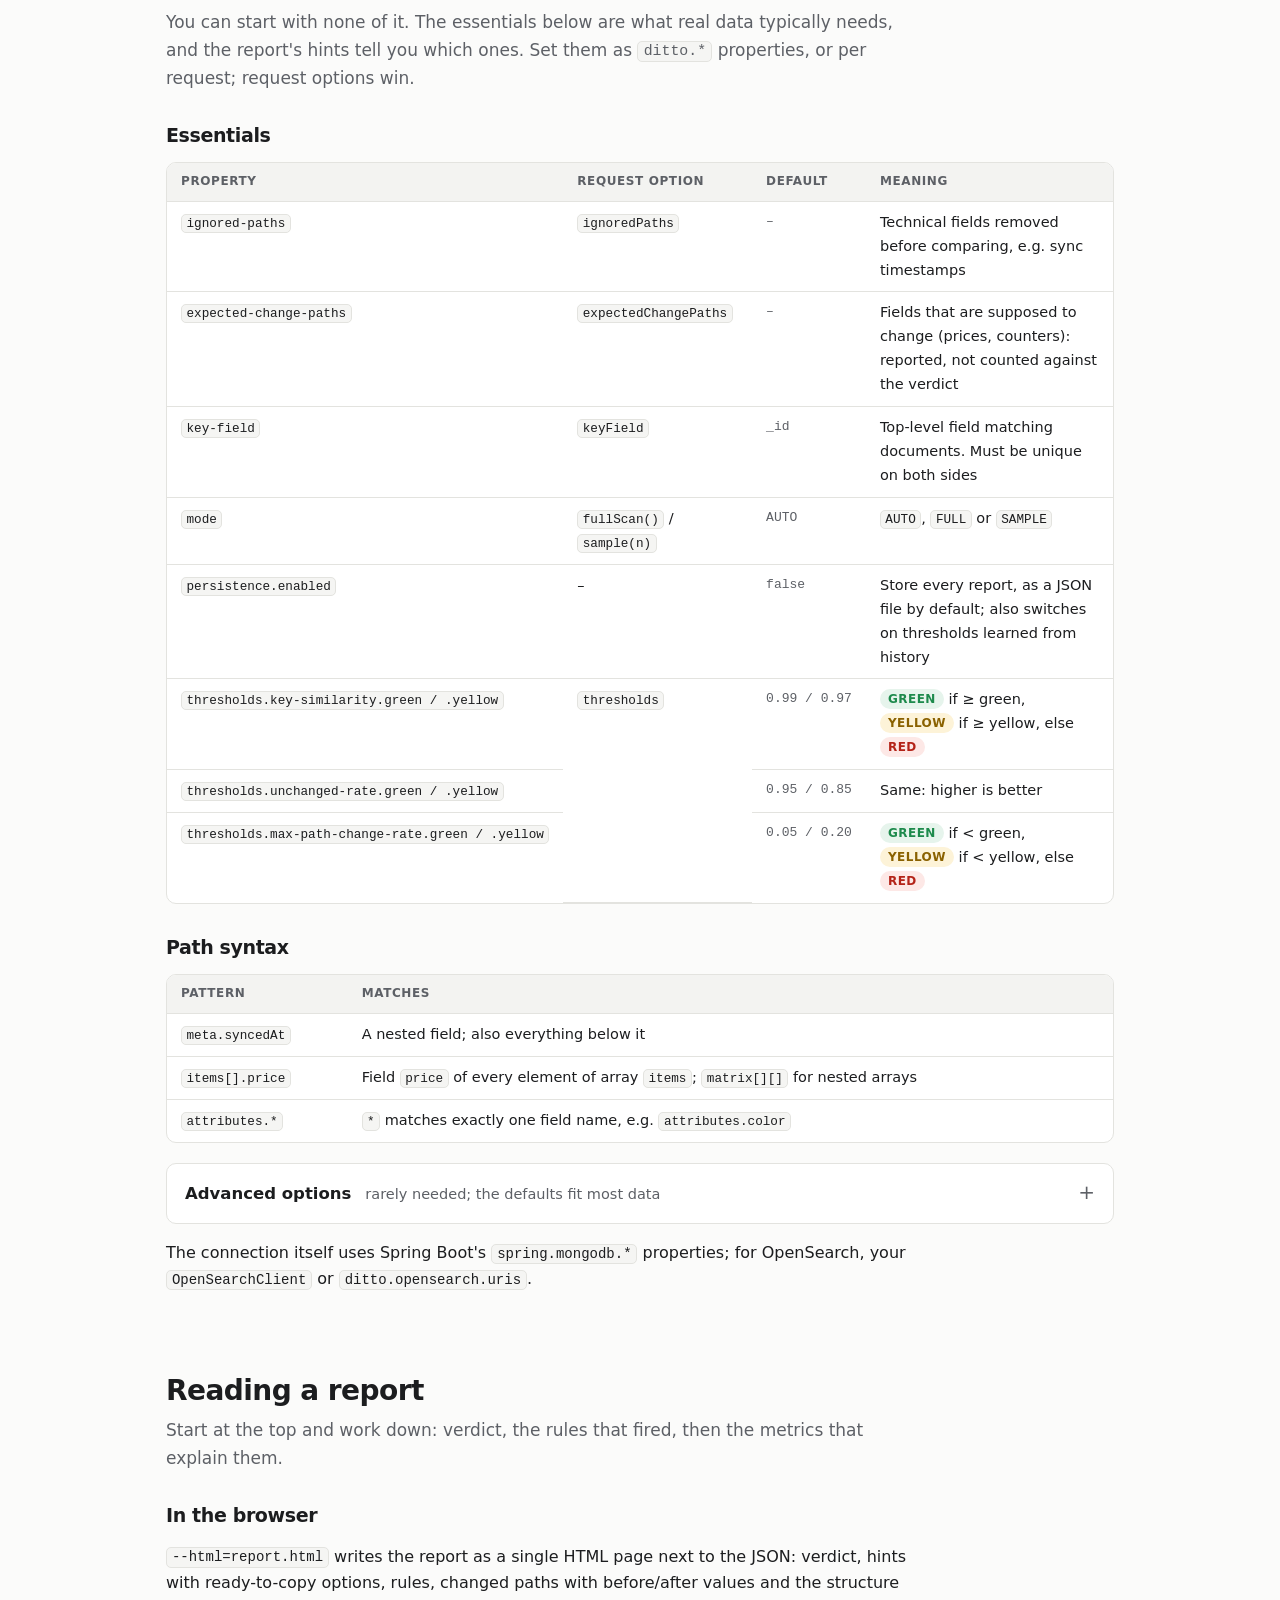
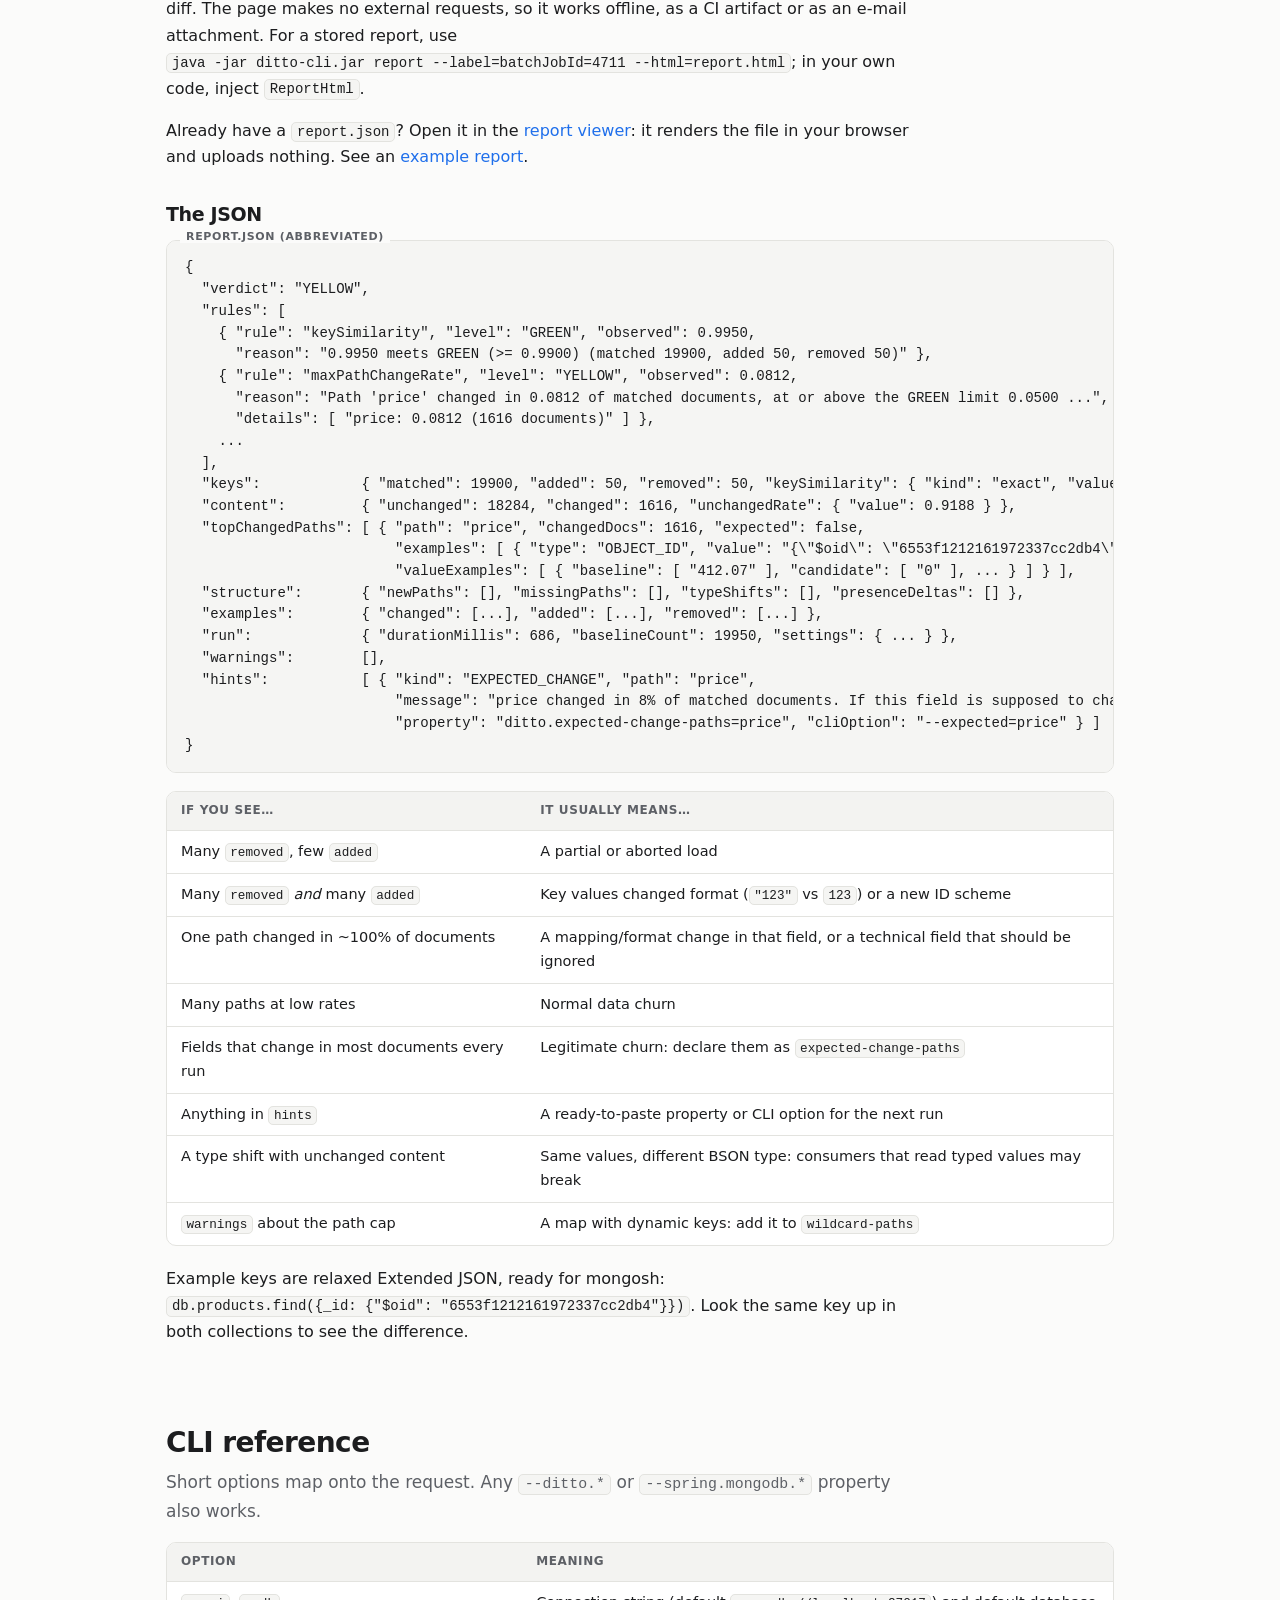
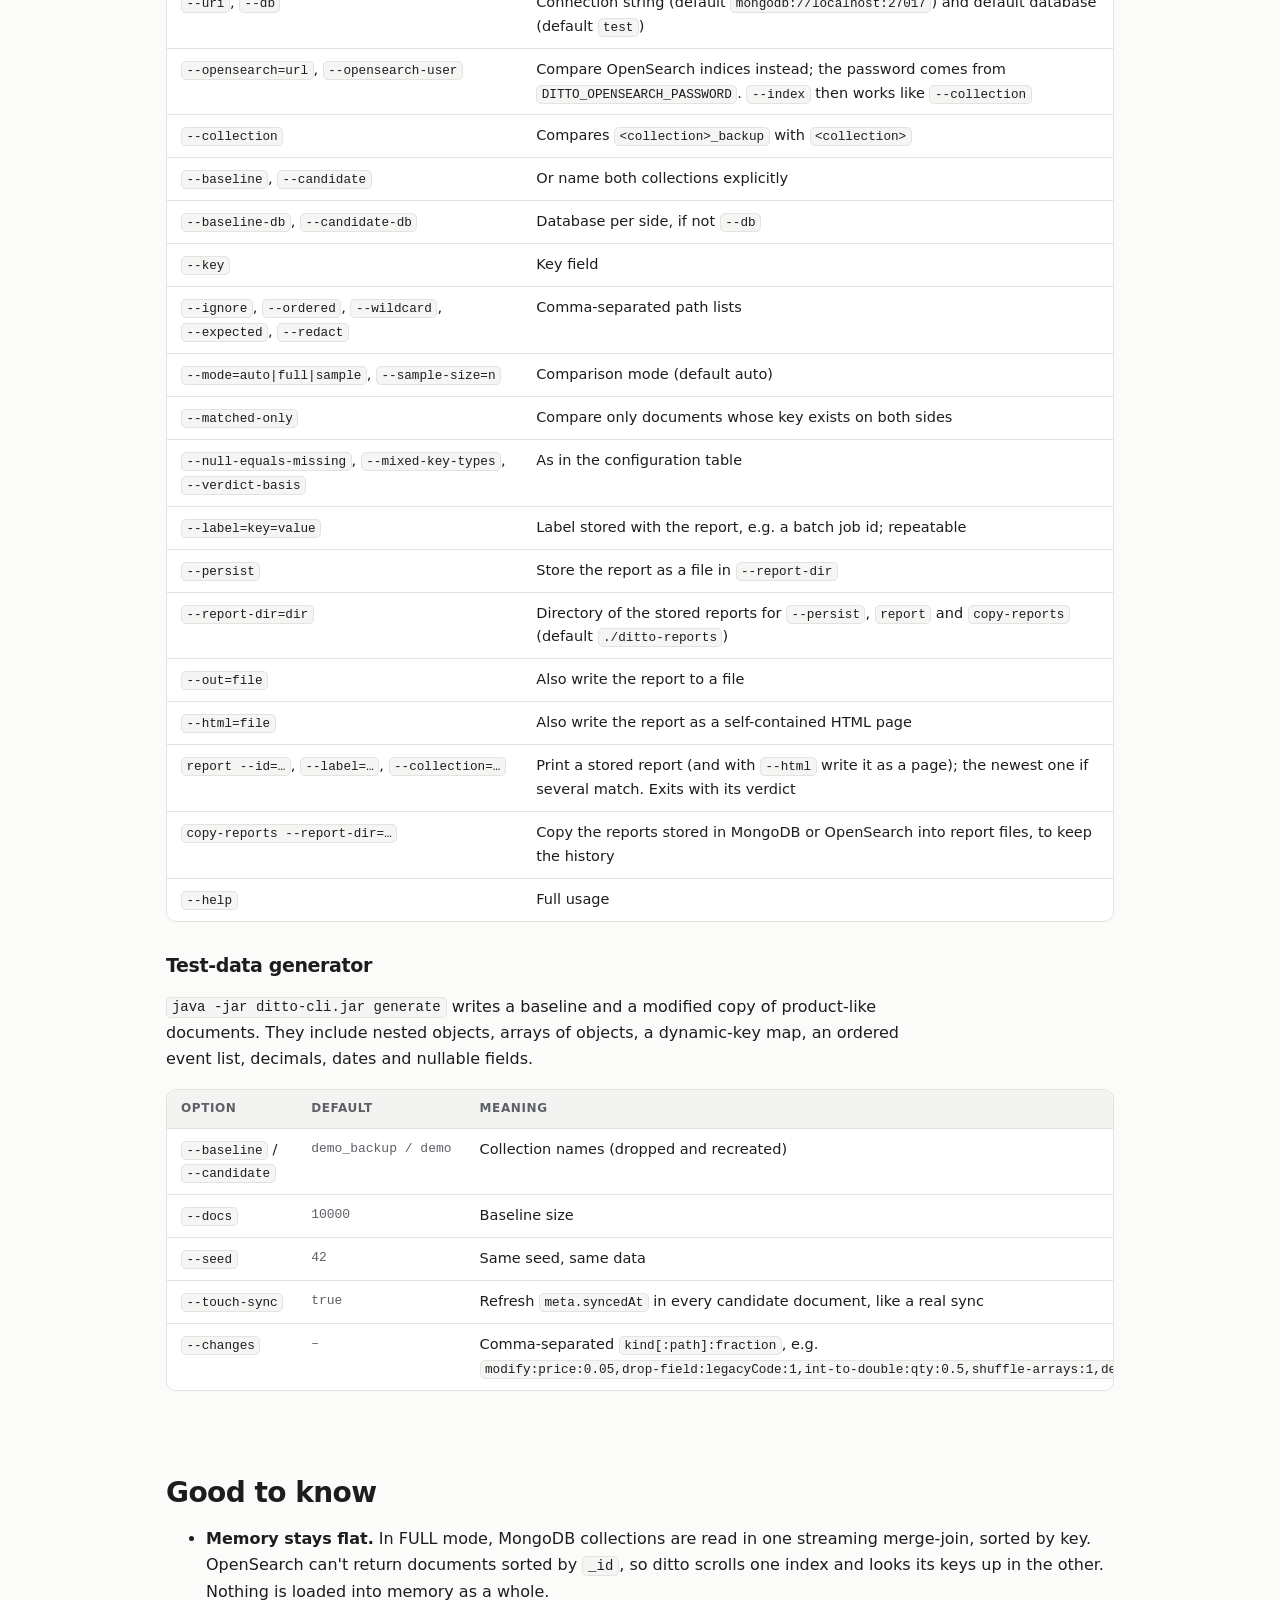
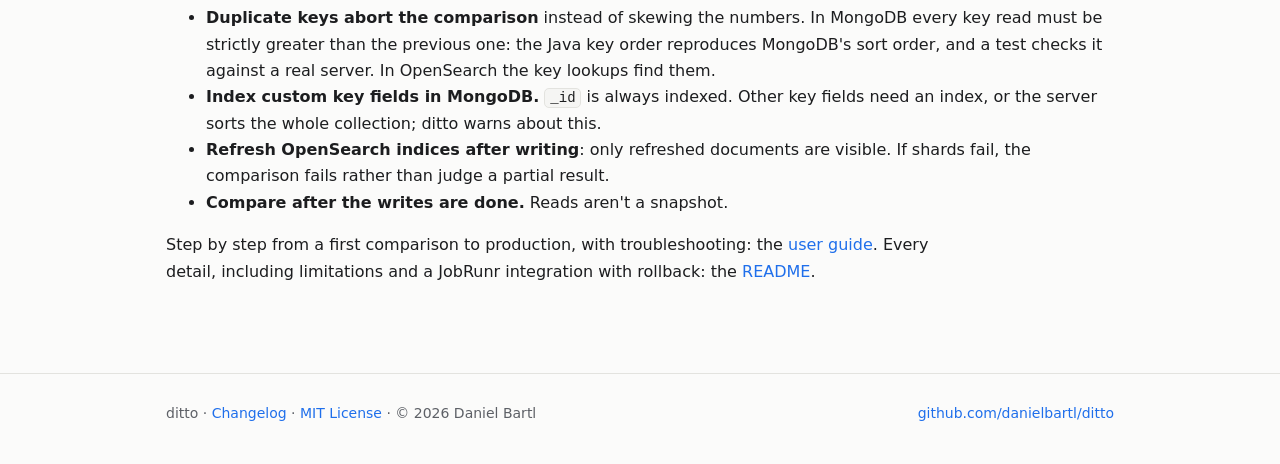
==== commit ac6c629b: "User guide page, sharing the landing page's styles docs/guide.html walks from a first comparison to " ====
--- a/docs/index.html
+++ b/docs/index.html
@@ -6,195 +6,7 @@
 <title>ditto · MongoDB collection and OpenSearch index comparator</title>
 <meta name="description" content="ditto compares two MongoDB collections or two OpenSearch indices and gives a GREEN / YELLOW / RED verdict with the metrics behind it. Java 21+, Spring Boot 4, generic on BSON level.">
 <link rel="icon" href="data:image/svg+xml,%3Csvg xmlns='http://www.w3.org/2000/svg' viewBox='0 0 32 32'%3E%3Ccircle cx='9' cy='16' r='6' fill='%2322a35a'/%3E%3Ccircle cx='23' cy='16' r='6' fill='%2322a35a' fill-opacity='.45'/%3E%3C/svg%3E">
-<style>
-:root {
-  --bg: #fbfbfa;
-  --surface: #ffffff;
-  --surface-2: #f3f3f1;
-  --text: #1c1d1f;
-  --muted: #5d6066;
-  --border: #e3e3df;
-  --accent: #1f6feb;
-  --accent-soft: #e8f0fd;
-  --code-bg: #f5f5f3;
-  --green: #1d8a4c;
-  --green-bg: #e6f4ec;
-  --yellow: #8a6100;
-  --yellow-bg: #fdf3d8;
-  --red: #b42318;
-  --red-bg: #fde8e6;
-  --radius: 10px;
-  --mono: ui-monospace, "SF Mono", "JetBrains Mono", Menlo, Consolas, monospace;
-  --sans: system-ui, -apple-system, "Segoe UI", Roboto, "Helvetica Neue", Arial, sans-serif;
-}
-@media (prefers-color-scheme: dark) {
-  :root {
-    --bg: #111214;
-    --surface: #17181b;
-    --surface-2: #1e2024;
-    --text: #e7e7e4;
-    --muted: #a0a3a9;
-    --border: #2b2d32;
-    --accent: #6ea8fe;
-    --accent-soft: #1b2a44;
-    --code-bg: #1b1d21;
-    --green: #5fd38d;
-    --green-bg: #15301f;
-    --yellow: #f2c14e;
-    --yellow-bg: #33290f;
-    --red: #ff8a80;
-    --red-bg: #3a1714;
-  }
-}
-* { box-sizing: border-box; }
-html { scroll-behavior: smooth; scroll-padding-top: 72px; }
-body {
-  margin: 0;
-  background: var(--bg);
-  color: var(--text);
-  font: 16px/1.65 var(--sans);
-  -webkit-font-smoothing: antialiased;
-}
-a { color: var(--accent); text-decoration: none; }
-a:hover { text-decoration: underline; }
-code, pre { font-family: var(--mono); font-size: 0.875em; }
-:not(pre) > code {
-  background: var(--code-bg);
-  border: 1px solid var(--border);
-  border-radius: 5px;
-  padding: 0.08em 0.35em;
-  white-space: nowrap;
-}
-
-/* layout */
-.wrap { max-width: 980px; margin: 0 auto; padding: 0 16px; }
-header.top {
-  position: sticky; top: 0; z-index: 10;
-  background: color-mix(in srgb, var(--bg) 88%, transparent);
-  backdrop-filter: saturate(1.4) blur(8px);
-  border-bottom: 1px solid var(--border);
-}
-header.top .wrap { display: flex; align-items: center; gap: 24px; height: 56px; }
-.brand { display: flex; align-items: center; gap: 10px; font-weight: 650; color: var(--text); letter-spacing: -0.01em; }
-.brand:hover { text-decoration: none; }
-.brand .dots { display: inline-flex; gap: 4px; }
-.brand .dots i { width: 11px; height: 11px; border-radius: 50%; background: var(--green); }
-.brand .dots i:last-child { opacity: .45; }
-nav.links { display: flex; gap: 18px; overflow-x: auto; scrollbar-width: none; flex: 1; }
-nav.links::-webkit-scrollbar { display: none; }
-nav.links a { color: var(--muted); font-size: 14px; white-space: nowrap; }
-nav.links a:hover { color: var(--text); text-decoration: none; }
-.gh { margin-left: auto; display: inline-flex; align-items: center; gap: 6px; font-size: 14px; color: var(--text); white-space: nowrap; }
-.gh svg { width: 18px; height: 18px; fill: currentColor; }
-
-section { padding: 56px 0 8px; }
-h1, h2, h3 { letter-spacing: -0.02em; line-height: 1.25; }
-h2 { font-size: 28px; margin: 0 0 8px; }
-h2 + .lead { margin-top: 0; }
-h3 { font-size: 19px; margin: 32px 0 8px; }
-.lead { color: var(--muted); font-size: 17px; max-width: 70ch; }
-p { max-width: 75ch; }
-
-/* hero */
-.hero { padding: 72px 0 40px; }
-.hero h1 { font-size: clamp(34px, 6vw, 52px); margin: 0 0 16px; letter-spacing: -0.035em; }
-.hero h1 span { color: var(--muted); font-weight: 500; }
-.hero p.lead { font-size: 19px; }
-.cta { display: flex; flex-wrap: wrap; gap: 12px; margin: 28px 0 0; }
-.btn {
-  display: inline-flex; align-items: center; gap: 8px;
-  padding: 10px 18px; border-radius: 8px; font-weight: 600; font-size: 15px;
-  border: 1px solid var(--border); background: var(--surface); color: var(--text);
-}
-.btn:hover { text-decoration: none; border-color: var(--muted); }
-.btn.primary { background: var(--accent); border-color: var(--accent); color: #fff; }
-@media (prefers-color-scheme: dark) { .btn.primary { color: #0b1220; } }
-.meta { display: flex; flex-wrap: wrap; gap: 8px; margin-top: 22px; }
-.meta span { font-size: 13px; color: var(--muted); border: 1px solid var(--border); border-radius: 999px; padding: 2px 10px; background: var(--surface); }
-.meta .central { display: inline-flex; border: 1px solid var(--accent); border-radius: 999px; overflow: hidden; font-size: 13px; }
-.meta .central span { border: 0; border-radius: 0; padding: 2px 10px; background: var(--surface); color: var(--muted); }
-.meta .central .ver { background: var(--accent-soft); color: var(--accent); font-weight: 600; font-variant-numeric: tabular-nums; }
-.meta .central:hover { text-decoration: none; }
-.meta .central:hover span:first-child { color: var(--text); }
-
-/* verdict chips */
-.chip { display: inline-block; font: 600 12px/1 var(--sans); letter-spacing: .04em; padding: 4px 8px; border-radius: 999px; vertical-align: 1px; }
-.chip.green { color: var(--green); background: var(--green-bg); }
-.chip.yellow { color: var(--yellow); background: var(--yellow-bg); }
-.chip.red { color: var(--red); background: var(--red-bg); }
-
-/* cards */
-.grid { display: grid; gap: 16px; grid-template-columns: repeat(auto-fit, minmax(220px, 1fr)); margin-top: 24px; }
-.card { background: var(--surface); border: 1px solid var(--border); border-radius: var(--radius); padding: 18px 18px 14px; }
-.card h4 { margin: 0 0 6px; font-size: 16px; }
-.card p { margin: 0 0 6px; color: var(--muted); font-size: 15px; }
-.card .num { font: 600 13px var(--mono); color: var(--accent); }
-
-/* code */
-.code { position: relative; margin: 14px 0 18px; }
-.code pre {
-  margin: 0; padding: 16px 18px; overflow-x: auto;
-  background: var(--code-bg); border: 1px solid var(--border); border-radius: var(--radius);
-  line-height: 1.55;
-}
-.code .label { position: absolute; top: -10px; left: 14px; font: 600 11px var(--sans); text-transform: uppercase; letter-spacing: .06em; color: var(--muted); background: var(--bg); padding: 0 6px; }
-.copy {
-  position: absolute; top: 8px; right: 8px; font: 500 12px var(--sans);
-  background: var(--surface); color: var(--muted); border: 1px solid var(--border); border-radius: 6px;
-  padding: 4px 8px; cursor: pointer; opacity: 0; transition: opacity .15s;
-}
-.code:hover .copy, .copy:focus { opacity: 1; }
-@media (hover: none) { .copy { opacity: 1; } }
-.c { color: var(--muted); }
-
-/* tabs */
-.tabs { margin-top: 20px; }
-.tablist { display: flex; gap: 4px; border-bottom: 1px solid var(--border); }
-.tablist button {
-  font: 600 14px var(--sans); color: var(--muted); background: none; border: 0;
-  padding: 10px 14px; cursor: pointer; border-bottom: 2px solid transparent; margin-bottom: -1px;
-}
-.tablist button[aria-selected="true"] { color: var(--text); border-bottom-color: var(--accent); }
-.tabpanel[hidden] { display: none; }
-.tabpanel { padding-top: 8px; }
-
-/* steps */
-ol.steps { counter-reset: step; list-style: none; padding: 0; margin: 16px 0 0; }
-ol.steps > li { counter-increment: step; position: relative; padding-left: 40px; margin-bottom: 8px; }
-ol.steps > li::before {
-  content: counter(step); position: absolute; left: 0; top: 2px;
-  width: 26px; height: 26px; border-radius: 50%; display: grid; place-items: center;
-  font: 600 13px var(--sans); color: var(--accent); background: var(--accent-soft);
-}
-
-/* tables */
-.table { overflow-x: auto; margin: 14px 0 20px; border: 1px solid var(--border); border-radius: var(--radius); background: var(--surface); }
-table { border-collapse: collapse; width: 100%; font-size: 14.5px; }
-th, td { text-align: left; padding: 9px 14px; border-bottom: 1px solid var(--border); vertical-align: top; }
-th { font-size: 12px; text-transform: uppercase; letter-spacing: .05em; color: var(--muted); background: var(--surface-2); font-weight: 600; }
-tr:last-child td { border-bottom: 0; }
-td code { white-space: nowrap; }
-td.def { white-space: nowrap; color: var(--muted); font-family: var(--mono); font-size: 13px; }
-
-/* scenarios */
-details.scenario { background: var(--surface); border: 1px solid var(--border); border-radius: var(--radius); margin: 12px 0; }
-details.scenario > summary {
-  list-style: none; cursor: pointer; padding: 16px 18px; display: flex; gap: 14px; align-items: baseline;
-}
-details.scenario > summary::-webkit-details-marker { display: none; }
-details.scenario > summary::after { content: "+"; margin-left: auto; color: var(--muted); font-size: 20px; line-height: 1; }
-details.scenario[open] > summary::after { content: "−"; }
-details.scenario > summary strong { font-size: 16.5px; }
-details.scenario > summary span { color: var(--muted); font-size: 14.5px; }
-details.scenario .body { padding: 0 18px 8px; border-top: 1px solid var(--border); }
-@media (max-width: 640px) { details.scenario > summary { flex-direction: column; gap: 2px; } details.scenario > summary::after { display: none; } }
-
-.note { border-left: 3px solid var(--accent); background: var(--accent-soft); padding: 10px 14px; border-radius: 0 8px 8px 0; margin: 16px 0; font-size: 15px; }
-.note p { margin: 0; }
-
-footer { margin-top: 64px; padding: 28px 0 40px; border-top: 1px solid var(--border); color: var(--muted); font-size: 14px; }
-footer .wrap { display: flex; flex-wrap: wrap; gap: 8px 24px; justify-content: space-between; }
-</style>
+<link rel="stylesheet" href="site.css">
 </head>
 <body>
 
@@ -209,6 +21,7 @@
       <a href="#config">Configuration</a>
       <a href="#report">Reading a report</a>
       <a href="#cli">CLI</a>
+      <a href="guide.html">User guide</a>
     </nav>
     <a class="gh" href="https://github.com/danielbartl/ditto" aria-label="GitHub repository">
       <svg viewBox="0 0 16 16" aria-hidden="true"><path d="M8 0C3.58 0 0 3.58 0 8c0 3.54 2.29 6.53 5.47 7.59.4.07.55-.17.55-.38 0-.19-.01-.82-.01-1.49-2.01.37-2.53-.49-2.69-.94-.09-.23-.48-.94-.82-1.13-.28-.15-.68-.52-.01-.53.63-.01 1.08.58 1.23.82.72 1.21 1.87.87 2.33.66.07-.52.28-.87.51-1.07-1.78-.2-3.64-.89-3.64-3.95 0-.87.31-1.59.82-2.15-.08-.2-.36-1.02.08-2.12 0 0 .67-.21 2.2.82.64-.18 1.32-.27 2-.27.68 0 1.36.09 2 .27 1.53-1.04 2.2-.82 2.2-.82.44 1.1.16 1.92.08 2.12.51.56.82 1.27.82 2.15 0 3.07-1.87 3.75-3.65 3.95.29.25.54.73.54 1.48 0 1.07-.01 1.93-.01 2.2 0 .21.15.46.55.38A8.013 8.013 0 0016 8c0-4.42-3.58-8-8-8z"/></svg>
@@ -233,6 +46,7 @@
     </p>
     <div class="cta">
       <a class="btn primary" href="#start">Get started</a>
+      <a class="btn" href="guide.html">User guide</a>
       <a class="btn" href="https://github.com/danielbartl/ditto">View on GitHub</a>
       <a class="btn" href="https://github.com/danielbartl/ditto/releases/latest">Download CLI</a>
       <a class="btn" href="https://github.com/danielbartl/ditto#readme">Full README</a>
@@ -857,8 +671,9 @@
         fail, the comparison fails rather than judge a partial result.</li>
       <li><strong>Compare after the writes are done.</strong> Reads aren't a snapshot.</li>
     </ul>
-    <p>More detail in the <a href="https://github.com/danielbartl/ditto#readme">README</a>, including limitations
-      and a sketch of a JobRunr integration with rollback.</p>
+    <p>Step by step from a first comparison to production, with troubleshooting: the
+      <a href="guide.html">user guide</a>. Every detail, including limitations and a JobRunr integration with rollback:
+      the <a href="https://github.com/danielbartl/ditto#readme">README</a>.</p>
   </section>
 
 </main>
@@ -903,22 +718,7 @@
     });
   });
 });
-
-// copy buttons
-document.querySelectorAll('.code').forEach(function (block) {
-  var button = document.createElement('button');
-  button.className = 'copy';
-  button.type = 'button';
-  button.textContent = 'Copy';
-  button.addEventListener('click', function () {
-    var text = block.querySelector('pre').innerText;
-    navigator.clipboard.writeText(text).then(function () {
-      button.textContent = 'Copied';
-      setTimeout(function () { button.textContent = 'Copy'; }, 1500);
-    });
-  });
-  block.appendChild(button);
-});
 </script>
+<script src="site.js"></script>
 </body>
 </html>
--- a/docs/site.css
+++ b/docs/site.css
@@ -0,0 +1,189 @@
+/* ditto site: shared by index.html and guide.html */
+:root {
+  --bg: #fbfbfa;
+  --surface: #ffffff;
+  --surface-2: #f3f3f1;
+  --text: #1c1d1f;
+  --muted: #5d6066;
+  --border: #e3e3df;
+  --accent: #1f6feb;
+  --accent-soft: #e8f0fd;
+  --code-bg: #f5f5f3;
+  --green: #1d8a4c;
+  --green-bg: #e6f4ec;
+  --yellow: #8a6100;
+  --yellow-bg: #fdf3d8;
+  --red: #b42318;
+  --red-bg: #fde8e6;
+  --radius: 10px;
+  --mono: ui-monospace, "SF Mono", "JetBrains Mono", Menlo, Consolas, monospace;
+  --sans: system-ui, -apple-system, "Segoe UI", Roboto, "Helvetica Neue", Arial, sans-serif;
+}
+@media (prefers-color-scheme: dark) {
+  :root {
+    --bg: #111214;
+    --surface: #17181b;
+    --surface-2: #1e2024;
+    --text: #e7e7e4;
+    --muted: #a0a3a9;
+    --border: #2b2d32;
+    --accent: #6ea8fe;
+    --accent-soft: #1b2a44;
+    --code-bg: #1b1d21;
+    --green: #5fd38d;
+    --green-bg: #15301f;
+    --yellow: #f2c14e;
+    --yellow-bg: #33290f;
+    --red: #ff8a80;
+    --red-bg: #3a1714;
+  }
+}
+* { box-sizing: border-box; }
+html { scroll-behavior: smooth; scroll-padding-top: 72px; }
+body {
+  margin: 0;
+  background: var(--bg);
+  color: var(--text);
+  font: 16px/1.65 var(--sans);
+  -webkit-font-smoothing: antialiased;
+}
+a { color: var(--accent); text-decoration: none; }
+a:hover { text-decoration: underline; }
+/* no ligatures: commands are read and typed character by character (--, ==, ->) */
+code, pre { font-family: var(--mono); font-size: 0.875em; font-variant-ligatures: none; }
+:not(pre) > code {
+  background: var(--code-bg);
+  border: 1px solid var(--border);
+  border-radius: 5px;
+  padding: 0.08em 0.35em;
+  white-space: nowrap;
+}
+
+/* layout */
+.wrap { max-width: 980px; margin: 0 auto; padding: 0 16px; }
+header.top {
+  position: sticky; top: 0; z-index: 10;
+  background: color-mix(in srgb, var(--bg) 88%, transparent);
+  backdrop-filter: saturate(1.4) blur(8px);
+  border-bottom: 1px solid var(--border);
+}
+header.top .wrap { display: flex; align-items: center; gap: 24px; height: 56px; }
+.brand { display: flex; align-items: center; gap: 10px; font-weight: 650; color: var(--text); letter-spacing: -0.01em; }
+.brand:hover { text-decoration: none; }
+.brand .dots { display: inline-flex; gap: 4px; }
+.brand .dots i { width: 11px; height: 11px; border-radius: 50%; background: var(--green); }
+.brand .dots i:last-child { opacity: .45; }
+nav.links { display: flex; gap: 18px; overflow-x: auto; scrollbar-width: none; flex: 1; }
+nav.links::-webkit-scrollbar { display: none; }
+nav.links a { color: var(--muted); font-size: 14px; white-space: nowrap; }
+nav.links a:hover { color: var(--text); text-decoration: none; }
+.gh { margin-left: auto; display: inline-flex; align-items: center; gap: 6px; font-size: 14px; color: var(--text); white-space: nowrap; }
+.gh svg { width: 18px; height: 18px; fill: currentColor; }
+
+section { padding: 56px 0 8px; }
+h1, h2, h3 { letter-spacing: -0.02em; line-height: 1.25; }
+h2 { font-size: 28px; margin: 0 0 8px; }
+h2 + .lead { margin-top: 0; }
+h3 { font-size: 19px; margin: 32px 0 8px; }
+.lead { color: var(--muted); font-size: 17px; max-width: 70ch; }
+p { max-width: 75ch; }
+
+/* hero */
+.hero { padding: 72px 0 40px; }
+.hero h1 { font-size: clamp(34px, 6vw, 52px); margin: 0 0 16px; letter-spacing: -0.035em; }
+.hero h1 span { color: var(--muted); font-weight: 500; }
+.hero p.lead { font-size: 19px; }
+.cta { display: flex; flex-wrap: wrap; gap: 12px; margin: 28px 0 0; }
+.btn {
+  display: inline-flex; align-items: center; gap: 8px;
+  padding: 10px 18px; border-radius: 8px; font-weight: 600; font-size: 15px;
+  border: 1px solid var(--border); background: var(--surface); color: var(--text);
+}
+.btn:hover { text-decoration: none; border-color: var(--muted); }
+.btn.primary { background: var(--accent); border-color: var(--accent); color: #fff; }
+@media (prefers-color-scheme: dark) { .btn.primary { color: #0b1220; } }
+.meta { display: flex; flex-wrap: wrap; gap: 8px; margin-top: 22px; }
+.meta span { font-size: 13px; color: var(--muted); border: 1px solid var(--border); border-radius: 999px; padding: 2px 10px; background: var(--surface); }
+.meta .central { display: inline-flex; border: 1px solid var(--accent); border-radius: 999px; overflow: hidden; font-size: 13px; }
+.meta .central span { border: 0; border-radius: 0; padding: 2px 10px; background: var(--surface); color: var(--muted); }
+.meta .central .ver { background: var(--accent-soft); color: var(--accent); font-weight: 600; font-variant-numeric: tabular-nums; }
+.meta .central:hover { text-decoration: none; }
+.meta .central:hover span:first-child { color: var(--text); }
+
+/* verdict chips */
+.chip { display: inline-block; font: 600 12px/1 var(--sans); letter-spacing: .04em; padding: 4px 8px; border-radius: 999px; vertical-align: 1px; }
+.chip.green { color: var(--green); background: var(--green-bg); }
+.chip.yellow { color: var(--yellow); background: var(--yellow-bg); }
+.chip.red { color: var(--red); background: var(--red-bg); }
+
+/* cards */
+.grid { display: grid; gap: 16px; grid-template-columns: repeat(auto-fit, minmax(220px, 1fr)); margin-top: 24px; }
+.card { background: var(--surface); border: 1px solid var(--border); border-radius: var(--radius); padding: 18px 18px 14px; }
+.card h4 { margin: 0 0 6px; font-size: 16px; }
+.card p { margin: 0 0 6px; color: var(--muted); font-size: 15px; }
+.card .num { font: 600 13px var(--mono); color: var(--accent); }
+
+/* code */
+.code { position: relative; margin: 14px 0 18px; }
+.code pre {
+  margin: 0; padding: 16px 18px; overflow-x: auto;
+  background: var(--code-bg); border: 1px solid var(--border); border-radius: var(--radius);
+  line-height: 1.55;
+}
+.code .label { position: absolute; top: -10px; left: 14px; font: 600 11px var(--sans); text-transform: uppercase; letter-spacing: .06em; color: var(--muted); background: var(--bg); padding: 0 6px; }
+.copy {
+  position: absolute; top: 8px; right: 8px; font: 500 12px var(--sans);
+  background: var(--surface); color: var(--muted); border: 1px solid var(--border); border-radius: 6px;
+  padding: 4px 8px; cursor: pointer; opacity: 0; transition: opacity .15s;
+}
+.code:hover .copy, .copy:focus { opacity: 1; }
+@media (hover: none) { .copy { opacity: 1; } }
+.c { color: var(--muted); }
+
+/* tabs */
+.tabs { margin-top: 20px; }
+.tablist { display: flex; gap: 4px; border-bottom: 1px solid var(--border); }
+.tablist button {
+  font: 600 14px var(--sans); color: var(--muted); background: none; border: 0;
+  padding: 10px 14px; cursor: pointer; border-bottom: 2px solid transparent; margin-bottom: -1px;
+}
+.tablist button[aria-selected="true"] { color: var(--text); border-bottom-color: var(--accent); }
+.tabpanel[hidden] { display: none; }
+.tabpanel { padding-top: 8px; }
+
+/* steps */
+ol.steps { counter-reset: step; list-style: none; padding: 0; margin: 16px 0 0; }
+ol.steps > li { counter-increment: step; position: relative; padding-left: 40px; margin-bottom: 8px; }
+ol.steps > li::before {
+  content: counter(step); position: absolute; left: 0; top: 2px;
+  width: 26px; height: 26px; border-radius: 50%; display: grid; place-items: center;
+  font: 600 13px var(--sans); color: var(--accent); background: var(--accent-soft);
+}
+
+/* tables */
+.table { overflow-x: auto; margin: 14px 0 20px; border: 1px solid var(--border); border-radius: var(--radius); background: var(--surface); }
+table { border-collapse: collapse; width: 100%; font-size: 14.5px; }
+th, td { text-align: left; padding: 9px 14px; border-bottom: 1px solid var(--border); vertical-align: top; }
+th { font-size: 12px; text-transform: uppercase; letter-spacing: .05em; color: var(--muted); background: var(--surface-2); font-weight: 600; }
+tr:last-child td { border-bottom: 0; }
+td code { white-space: nowrap; }
+td.def { white-space: nowrap; color: var(--muted); font-family: var(--mono); font-size: 13px; }
+
+/* scenarios */
+details.scenario { background: var(--surface); border: 1px solid var(--border); border-radius: var(--radius); margin: 12px 0; }
+details.scenario > summary {
+  list-style: none; cursor: pointer; padding: 16px 18px; display: flex; gap: 14px; align-items: baseline;
+}
+details.scenario > summary::-webkit-details-marker { display: none; }
+details.scenario > summary::after { content: "+"; margin-left: auto; color: var(--muted); font-size: 20px; line-height: 1; }
+details.scenario[open] > summary::after { content: "−"; }
+details.scenario > summary strong { font-size: 16.5px; }
+details.scenario > summary span { color: var(--muted); font-size: 14.5px; }
+details.scenario .body { padding: 0 18px 8px; border-top: 1px solid var(--border); }
+@media (max-width: 640px) { details.scenario > summary { flex-direction: column; gap: 2px; } details.scenario > summary::after { display: none; } }
+
+.note { border-left: 3px solid var(--accent); background: var(--accent-soft); padding: 10px 14px; border-radius: 0 8px 8px 0; margin: 16px 0; font-size: 15px; }
+.note p { margin: 0; }
+
+footer { margin-top: 64px; padding: 28px 0 40px; border-top: 1px solid var(--border); color: var(--muted); font-size: 14px; }
+footer .wrap { display: flex; flex-wrap: wrap; gap: 8px 24px; justify-content: space-between; }
